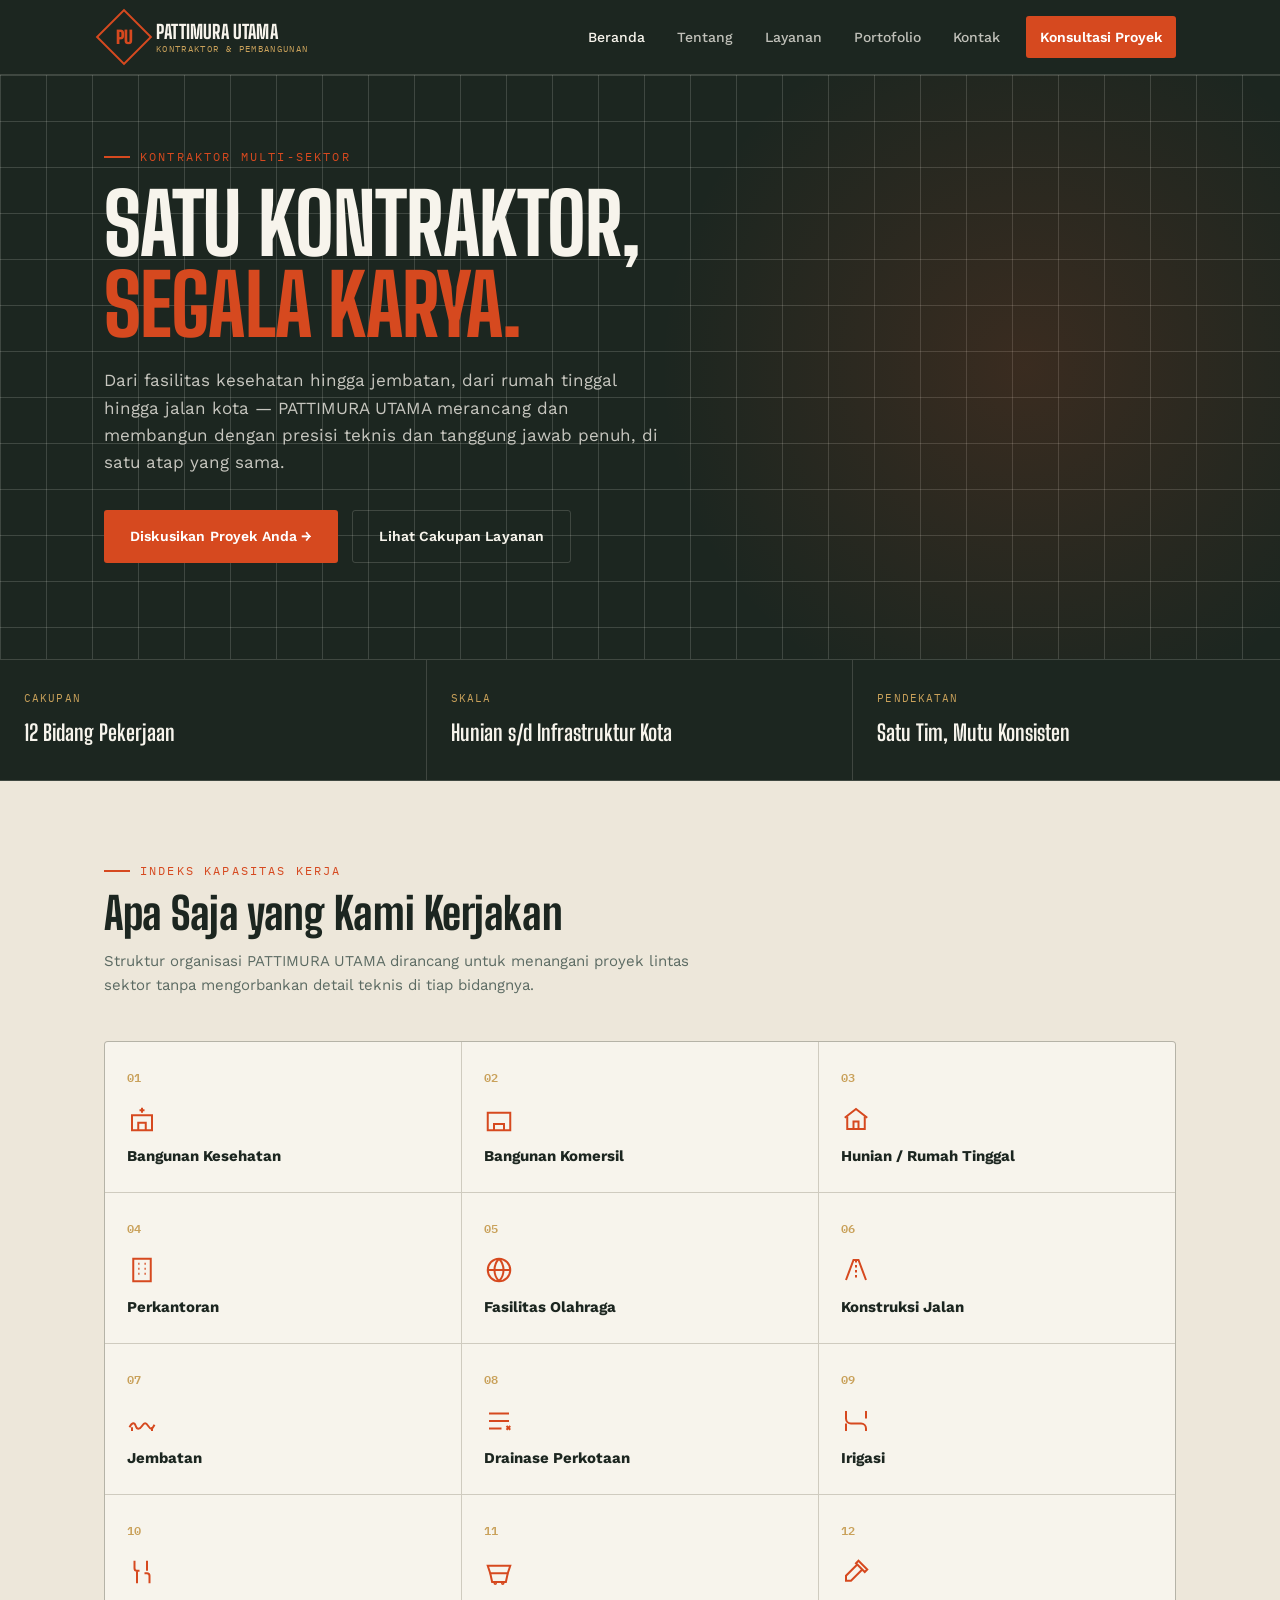
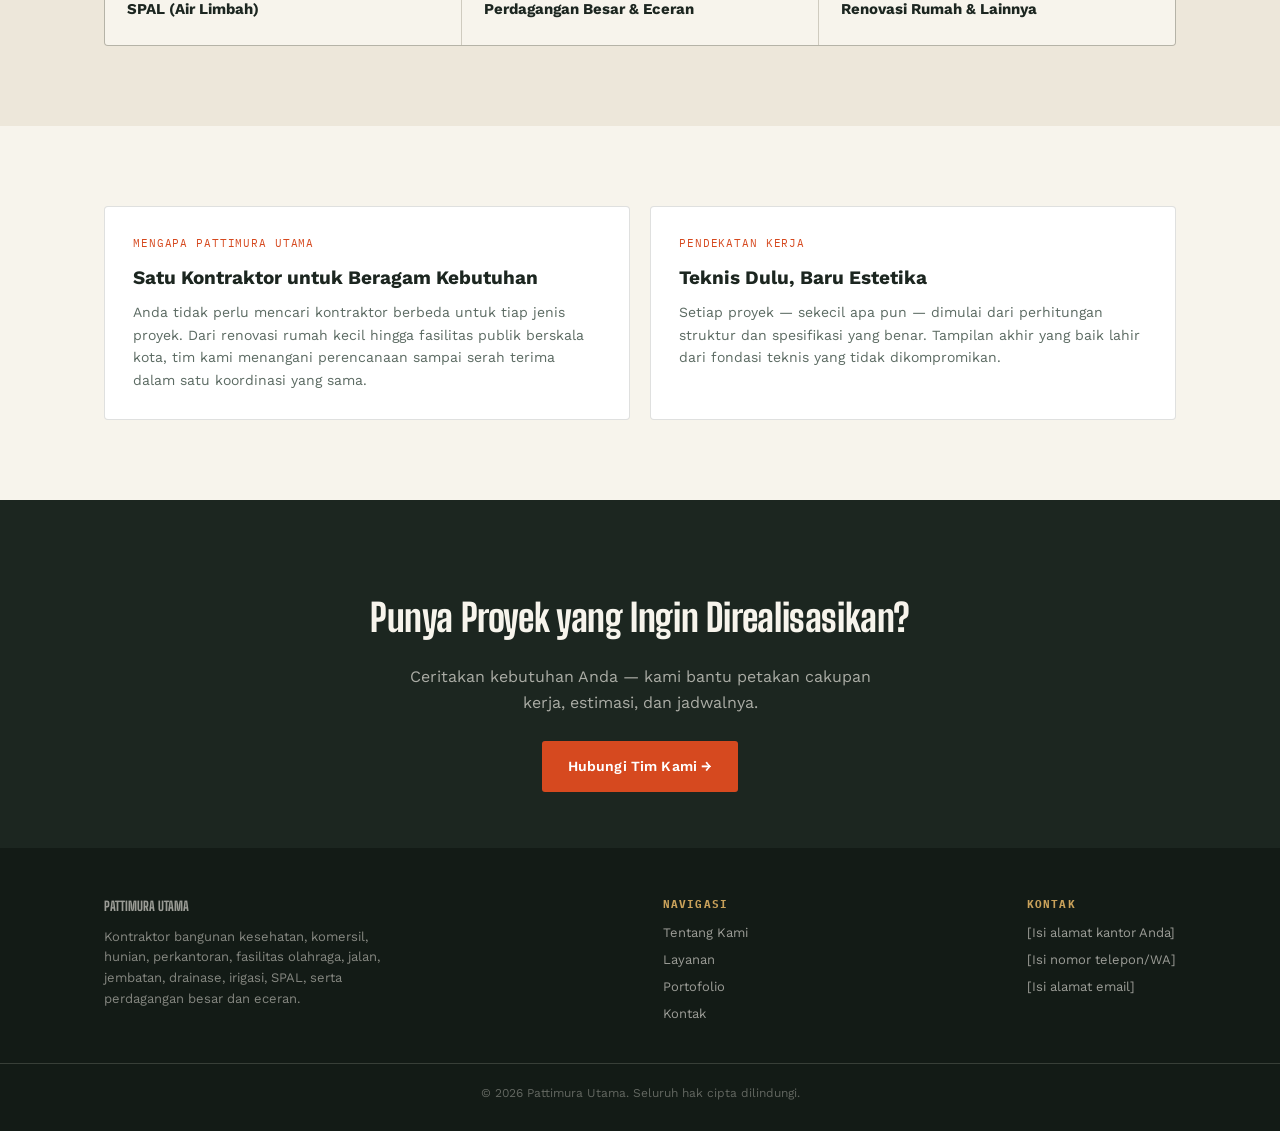
==== index.html @ 1fbd2d60 "Add files via upload" ====
<!DOCTYPE html>
<html lang="id">
<head>
<meta charset="UTF-8" />
<meta name="viewport" content="width=device-width, initial-scale=1.0" />
<title>Pattimura Utama — Satu Kontraktor, Segala Karya</title>
<meta name="description" content="PATTIMURA UTAMA — kontraktor bangunan kesehatan, komersil, hunian, perkantoran, fasilitas olahraga, jalan, jembatan, drainase, irigasi, SPAL, hingga renovasi rumah." />
<link rel="stylesheet" href="style.css" />
</head>
<body>

<header class="site">
  <div class="nav-bar">
    <a class="brand" href="index.html">
      <div class="brand-mark"><span>PU</span></div>
      <div class="brand-name">PATTIMURA UTAMA<small>KONTRAKTOR &amp; PEMBANGUNAN</small></div>
    </a>
    <nav class="links">
      <a href="index.html" class="active">Beranda</a>
      <a href="tentang.html">Tentang</a>
      <a href="layanan.html">Layanan</a>
      <a href="portofolio.html">Portofolio</a>
      <a href="kontak.html">Kontak</a>
      <a href="kontak.html" class="cta">Konsultasi Proyek</a>
    </nav>
    <button class="nav-toggle" aria-label="Menu">☰</button>
  </div>
</header>

<section class="hero">
  <div class="wrap">
    <div class="eyebrow">Kontraktor Multi-Sektor</div>
    <h1 class="display">SATU KONTRAKTOR,<br/><em>SEGALA KARYA.</em></h1>
    <p class="lead">Dari fasilitas kesehatan hingga jembatan, dari rumah tinggal hingga jalan kota — PATTIMURA UTAMA merancang dan membangun dengan presisi teknis dan tanggung jawab penuh, di satu atap yang sama.</p>
    <div class="btn-row">
      <a href="kontak.html" class="btn btn-primary">Diskusikan Proyek Anda →</a>
      <a href="layanan.html" class="btn btn-ghost">Lihat Cakupan Layanan</a>
    </div>
  </div>
</section>

<div class="on-iron">
  <div class="strip">
    <div><div class="label">Cakupan</div><div class="value">12 Bidang Pekerjaan</div></div>
    <div><div class="label">Skala</div><div class="value">Hunian s/d Infrastruktur Kota</div></div>
    <div><div class="label">Pendekatan</div><div class="value">Satu Tim, Mutu Konsisten</div></div>
  </div>
</div>

<section class="on-concrete">
  <div class="wrap">
    <div class="section-head">
      <div class="eyebrow">Indeks Kapasitas Kerja</div>
      <h2 class="display">Apa Saja yang Kami Kerjakan</h2>
      <p>Struktur organisasi PATTIMURA UTAMA dirancang untuk menangani proyek lintas sektor tanpa mengorbankan detail teknis di tiap bidangnya.</p>
    </div>

    <div class="index-grid">
      <div class="index-tile">
        <span class="num">01</span>
        <svg class="icon" viewBox="0 0 24 24" fill="none" stroke="currentColor" stroke-width="1.6"><rect x="4" y="9" width="16" height="12" /><path d="M9 21v-6h6v6" /><path d="M12 3v4M10 5h4" /></svg>
        <h3>Bangunan Kesehatan</h3>
      </div>
      <div class="index-tile">
        <span class="num">02</span>
        <svg class="icon" viewBox="0 0 24 24" fill="none" stroke="currentColor" stroke-width="1.6"><rect x="3" y="7" width="18" height="14" /><path d="M8 21v-5h8v5M7 11h.01M12 11h.01M17 11h.01" /></svg>
        <h3>Bangunan Komersil</h3>
      </div>
      <div class="index-tile">
        <span class="num">03</span>
        <svg class="icon" viewBox="0 0 24 24" fill="none" stroke="currentColor" stroke-width="1.6"><path d="M3 11l9-7 9 7" /><path d="M5 10v10h14V10" /><path d="M10 20v-6h4v6" /></svg>
        <h3>Hunian / Rumah Tinggal</h3>
      </div>
      <div class="index-tile">
        <span class="num">04</span>
        <svg class="icon" viewBox="0 0 24 24" fill="none" stroke="currentColor" stroke-width="1.6"><rect x="5" y="3" width="14" height="18" /><path d="M9 7h1M14 7h1M9 11h1M14 11h1M9 15h1M14 15h1" /></svg>
        <h3>Perkantoran</h3>
      </div>
      <div class="index-tile">
        <span class="num">05</span>
        <svg class="icon" viewBox="0 0 24 24" fill="none" stroke="currentColor" stroke-width="1.6"><circle cx="12" cy="12" r="9" /><path d="M3 12h18M12 3a13 13 0 010 18M12 3a13 13 0 000 18" /></svg>
        <h3>Fasilitas Olahraga</h3>
      </div>
      <div class="index-tile">
        <span class="num">06</span>
        <svg class="icon" viewBox="0 0 24 24" fill="none" stroke="currentColor" stroke-width="1.6"><path d="M4 20L10 4h4l6 16" /><path d="M12 4v16" stroke-dasharray="2 2" /></svg>
        <h3>Konstruksi Jalan</h3>
      </div>
      <div class="index-tile">
        <span class="num">07</span>
        <svg class="icon" viewBox="0 0 24 24" fill="none" stroke="currentColor" stroke-width="1.6"><path d="M2 17c2-4 4-4 5-1s3 3 5 0 3-3 5 0 3 3 5-1" /><path d="M4 17v3M20 17v3" /></svg>
        <h3>Jembatan</h3>
      </div>
      <div class="index-tile">
        <span class="num">08</span>
        <svg class="icon" viewBox="0 0 24 24" fill="none" stroke="currentColor" stroke-width="1.6"><path d="M4 6h16M4 12h16M4 18h10" /><path d="M18 16l3 3M21 16l-3 3" /></svg>
        <h3>Drainase Perkotaan</h3>
      </div>
      <div class="index-tile">
        <span class="num">09</span>
        <svg class="icon" viewBox="0 0 24 24" fill="none" stroke="currentColor" stroke-width="1.6"><path d="M4 4v6a4 4 0 004 4h8a4 4 0 014 4v2" /><path d="M4 14v6M20 4v6" /></svg>
        <h3>Irigasi</h3>
      </div>
      <div class="index-tile">
        <span class="num">10</span>
        <svg class="icon" viewBox="0 0 24 24" fill="none" stroke="currentColor" stroke-width="1.6"><path d="M6 3v6a2 2 0 002 2h2M18 21v-6a2 2 0 00-2-2h-2M8 11v10M16 3v8" /></svg>
        <h3>SPAL (Air Limbah)</h3>
      </div>
      <div class="index-tile">
        <span class="num">11</span>
        <svg class="icon" viewBox="0 0 24 24" fill="none" stroke="currentColor" stroke-width="1.6"><path d="M3 7h18l-2 6H5L3 7z" /><path d="M5 13l1.5 7h11L19 13" /><circle cx="9" cy="21" r=".6" /><circle cx="15" cy="21" r=".6" /></svg>
        <h3>Perdagangan Besar &amp; Eceran</h3>
      </div>
      <div class="index-tile">
        <span class="num">12</span>
        <svg class="icon" viewBox="0 0 24 24" fill="none" stroke="currentColor" stroke-width="1.6"><path d="M14 3l7 7-2 2-7-7 2-2z" /><path d="M13 6L4 15v4h4l9-9" /></svg>
        <h3>Renovasi Rumah &amp; Lainnya</h3>
      </div>
    </div>
  </div>
</section>

<section>
  <div class="wrap">
    <div class="card-grid">
      <div class="card">
        <div class="tag">Mengapa Pattimura Utama</div>
        <h3>Satu Kontraktor untuk Beragam Kebutuhan</h3>
        <p>Anda tidak perlu mencari kontraktor berbeda untuk tiap jenis proyek. Dari renovasi rumah kecil hingga fasilitas publik berskala kota, tim kami menangani perencanaan sampai serah terima dalam satu koordinasi yang sama.</p>
      </div>
      <div class="card">
        <div class="tag">Pendekatan Kerja</div>
        <h3>Teknis Dulu, Baru Estetika</h3>
        <p>Setiap proyek — sekecil apa pun — dimulai dari perhitungan struktur dan spesifikasi yang benar. Tampilan akhir yang baik lahir dari fondasi teknis yang tidak dikompromikan.</p>
      </div>
    </div>
  </div>
</section>

<section class="on-iron tight">
  <div class="wrap" style="text-align:center;">
    <h2 class="display" style="font-size:clamp(26px,4vw,38px); margin-bottom:16px;">Punya Proyek yang Ingin Direalisasikan?</h2>
    <p class="steel-text" style="max-width:480px;margin:0 auto 26px;">Ceritakan kebutuhan Anda — kami bantu petakan cakupan kerja, estimasi, dan jadwalnya.</p>
    <a href="kontak.html" class="btn btn-primary">Hubungi Tim Kami →</a>
  </div>
</section>

<footer class="site">
  <div class="wrap">
    <div class="fcol" style="max-width:280px;">
      <div class="fbrand">PATTIMURA UTAMA</div>
      <p style="color:rgba(247,244,236,0.5); font-size:13px; margin-top:10px;">Kontraktor bangunan kesehatan, komersil, hunian, perkantoran, fasilitas olahraga, jalan, jembatan, drainase, irigasi, SPAL, serta perdagangan besar dan eceran.</p>
    </div>
    <div class="fcol">
      <h4>Navigasi</h4>
      <a href="tentang.html">Tentang Kami</a>
      <a href="layanan.html">Layanan</a>
      <a href="portofolio.html">Portofolio</a>
      <a href="kontak.html">Kontak</a>
    </div>
    <div class="fcol">
      <h4>Kontak</h4>
      <div>[Isi alamat kantor Anda]</div>
      <div>[Isi nomor telepon/WA]</div>
      <div>[Isi alamat email]</div>
    </div>
  </div>
  <div class="bottom">© <span id="year"></span> Pattimura Utama. Seluruh hak cipta dilindungi.</div>
</footer>

<script src="script.js"></script>
<script>document.getElementById('year').textContent = new Date().getFullYear();</script>
</body>
</html>
---- style.css ----
@import url('https://fonts.googleapis.com/css2?family=Big+Shoulders+Display:wght@600;700;800;900&family=Work+Sans:wght@400;500;600;700&family=IBM+Plex+Mono:wght@400;500;600&display=swap');

:root {
  --iron: #1C2620;
  --iron-deep: #131B16;
  --concrete: #EDE7DA;
  --concrete-line: #DCD4C2;
  --steel: #5C6B63;
  --signal: #D6491F;
  --signal-dark: #B23A17;
  --gold: #C9A15A;
  --ink: #1C2620;
  --paper: #F7F4EC;
  --line: rgba(28,38,32,0.14);
  --line-on-dark: rgba(247,244,236,0.16);
}

* { box-sizing: border-box; }
html { scroll-behavior: smooth; }
body {
  margin: 0;
  background: var(--paper);
  color: var(--ink);
  font-family: 'Work Sans', sans-serif;
  line-height: 1.6;
}
img { max-width: 100%; display: block; }
a { color: inherit; }

.display { font-family: 'Big Shoulders Display', sans-serif; font-weight: 800; letter-spacing: -0.01em; }
.mono { font-family: 'IBM Plex Mono', monospace; }

.eyebrow {
  font-family: 'IBM Plex Mono', monospace;
  font-size: 12px;
  letter-spacing: 0.18em;
  text-transform: uppercase;
  color: var(--signal);
  display: flex;
  align-items: center;
  gap: 10px;
}
.eyebrow::before { content: ''; width: 26px; height: 2px; background: var(--signal); display: inline-block; }

.wrap { max-width: 1120px; margin: 0 auto; padding: 0 24px; }

/* ---------- HEADER / NAV ---------- */
header.site {
  position: sticky; top: 0; z-index: 50;
  background: var(--iron);
  border-bottom: 1px solid var(--line-on-dark);
}
.nav-bar {
  max-width: 1120px; margin: 0 auto; padding: 0 24px;
  display: flex; align-items: center; justify-content: space-between;
  height: 74px;
}
.brand { display: flex; align-items: center; gap: 12px; text-decoration: none; }
.brand-mark {
  width: 40px; height: 40px; border: 2px solid var(--signal);
  display: flex; align-items: center; justify-content: center;
  color: var(--signal); font-family: 'Big Shoulders Display', sans-serif; font-weight: 900; font-size: 18px;
  transform: rotate(45deg);
  flex-shrink: 0;
}
.brand-mark span { transform: rotate(-45deg); }
.brand-name { color: var(--paper); font-family: 'Big Shoulders Display', sans-serif; font-weight: 800; font-size: 19px; letter-spacing: 0.01em; line-height: 1; }
.brand-name small { display: block; font-family: 'IBM Plex Mono', monospace; font-weight: 400; font-size: 9px; letter-spacing: 0.15em; color: var(--gold); margin-top: 3px; }

nav.links { display: flex; gap: 4px; align-items: center; }
nav.links a {
  text-decoration: none; color: rgba(247,244,236,0.75);
  font-size: 14px; font-weight: 500; padding: 10px 14px; border-radius: 3px;
  transition: color 0.15s, background 0.15s;
}
nav.links a:hover { color: var(--paper); background: rgba(247,244,236,0.06); }
nav.links a.active { color: var(--paper); }
nav.links a.cta {
  background: var(--signal); color: #fff; font-weight: 600; margin-left: 8px;
}
nav.links a.cta:hover { background: var(--signal-dark); }

.nav-toggle {
  display: none; background: none; border: 1px solid var(--line-on-dark); border-radius: 4px;
  width: 40px; height: 40px; color: var(--paper); font-size: 18px; cursor: pointer;
}

@media (max-width: 860px) {
  nav.links {
    display: none; position: absolute; top: 74px; left: 0; right: 0;
    background: var(--iron); flex-direction: column; align-items: stretch;
    padding: 8px 24px 20px; border-bottom: 1px solid var(--line-on-dark);
  }
  nav.links.open { display: flex; }
  nav.links a { padding: 14px 10px; border-bottom: 1px solid var(--line-on-dark); border-radius: 0; }
  nav.links a.cta { margin: 10px 0 0; text-align: center; border-bottom: none; }
  .nav-toggle { display: block; }
}

/* ---------- HERO ---------- */
.hero {
  background: var(--iron);
  color: var(--paper);
  padding: 72px 0 96px;
  position: relative;
  overflow: hidden;
  background-image:
    linear-gradient(var(--line-on-dark) 1px, transparent 1px),
    linear-gradient(90deg, var(--line-on-dark) 1px, transparent 1px);
  background-size: 46px 46px;
}
.hero::after {
  content: '';
  position: absolute; right: -10%; top: -20%; width: 60%; height: 140%;
  background: radial-gradient(circle, rgba(214,73,31,0.16), transparent 65%);
  pointer-events: none;
}
.hero .wrap { position: relative; }
.hero h1 {
  font-size: clamp(42px, 7vw, 84px);
  line-height: 0.96;
  margin: 18px 0 22px;
  max-width: 780px;
}
.hero h1 em { color: var(--signal); font-style: normal; }
.hero p.lead {
  max-width: 560px; font-size: 17px; color: rgba(247,244,236,0.78); margin-bottom: 34px;
}
.btn-row { display: flex; gap: 14px; flex-wrap: wrap; }
.btn {
  display: inline-flex; align-items: center; gap: 8px;
  padding: 14px 26px; border-radius: 3px; text-decoration: none;
  font-weight: 600; font-size: 14px; letter-spacing: 0.01em;
  transition: transform 0.15s, background 0.15s;
}
.btn:hover { transform: translateY(-1px); }
.btn-primary { background: var(--signal); color: #fff; }
.btn-primary:hover { background: var(--signal-dark); }
.btn-ghost { border: 1px solid var(--line-on-dark); color: var(--paper); }
.btn-ghost:hover { background: rgba(247,244,236,0.08); }
.btn-dark { border: 1px solid var(--line); color: var(--ink); }
.btn-dark:hover { background: rgba(28,38,32,0.06); }

/* ---------- SECTION GENERIC ---------- */
section { padding: 80px 0; }
section.tight { padding: 56px 0; }
.section-head { max-width: 620px; margin-bottom: 44px; }
.section-head h2 { font-size: clamp(28px, 4vw, 44px); margin: 10px 0 0; line-height: 1.02; }
.section-head p { color: var(--steel); font-size: 15px; margin-top: 14px; }

.on-iron { background: var(--iron); color: var(--paper); }
.on-iron .steel-text { color: rgba(247,244,236,0.65); }
.on-concrete { background: var(--concrete); }

/* ---------- CAPABILITY INDEX (signature grid) ---------- */
.index-grid {
  display: grid; grid-template-columns: repeat(3, 1fr); gap: 1px;
  background: var(--line); border: 1px solid var(--line); border-radius: 4px; overflow: hidden;
}
.index-tile {
  background: var(--paper); padding: 26px 22px; min-height: 150px;
  display: flex; flex-direction: column; justify-content: space-between;
  transition: background 0.15s;
}
.index-tile:hover { background: #fff; }
.index-tile .num { font-family: 'IBM Plex Mono', monospace; font-size: 12px; color: var(--gold); font-weight: 600; }
.index-tile .icon { width: 30px; height: 30px; margin: 14px 0 10px; color: var(--signal); }
.index-tile h3 { font-size: 15px; margin: 0; font-weight: 700; font-family: 'Work Sans', sans-serif; line-height: 1.3; }
@media (max-width: 760px) { .index-grid { grid-template-columns: repeat(2, 1fr); } }
@media (max-width: 480px) { .index-grid { grid-template-columns: 1fr; } }

/* ---------- STAT / VALUE STRIP ---------- */
.strip {
  display: grid; grid-template-columns: repeat(3, 1fr); border-top: 1px solid var(--line-on-dark); border-bottom: 1px solid var(--line-on-dark);
}
.strip > div { padding: 30px 24px; border-right: 1px solid var(--line-on-dark); }
.strip > div:last-child { border-right: none; }
.strip .label { font-family: 'IBM Plex Mono', monospace; font-size: 11px; letter-spacing: 0.1em; color: var(--gold); text-transform: uppercase; }
.strip .value { font-family: 'Big Shoulders Display', sans-serif; font-size: 22px; font-weight: 700; margin-top: 8px; color: var(--paper); }
@media (max-width: 700px) { .strip { grid-template-columns: 1fr; } .strip > div { border-right: none; border-bottom: 1px solid var(--line-on-dark); } }

/* ---------- CARDS ---------- */
.card-grid { display: grid; grid-template-columns: repeat(2, 1fr); gap: 20px; }
.card {
  background: #fff; border: 1px solid var(--line); border-radius: 4px; padding: 28px;
}
.card .tag { font-family: 'IBM Plex Mono', monospace; font-size: 11px; color: var(--signal); text-transform: uppercase; letter-spacing: 0.08em; }
.card h3 { margin: 10px 0 8px; font-size: 19px; }
.card p { color: var(--steel); font-size: 14px; margin: 0; }
@media (max-width: 700px) { .card-grid { grid-template-columns: 1fr; } }

/* ---------- PORTFOLIO TILES ---------- */
.port-grid { display: grid; grid-template-columns: repeat(3, 1fr); gap: 18px; }
.port-tile {
  border: 1px solid var(--line); border-radius: 4px; overflow: hidden; background: #fff;
}
.port-media {
  aspect-ratio: 4/3; background:
    repeating-linear-gradient(135deg, var(--concrete-line), var(--concrete-line) 10px, var(--concrete) 10px, var(--concrete) 20px);
  display: flex; align-items: center; justify-content: center; position: relative;
}
.port-media .ph-label {
  font-family: 'IBM Plex Mono', monospace; font-size: 11px; color: var(--steel);
  background: rgba(247,244,236,0.9); padding: 5px 10px; border-radius: 3px; border: 1px dashed var(--line);
}
.port-body { padding: 18px 20px; }
.port-body .tag { font-family: 'IBM Plex Mono', monospace; font-size: 10.5px; color: var(--signal); letter-spacing: 0.06em; text-transform: uppercase; }
.port-body h3 { margin: 8px 0 0; font-size: 16px; }
@media (max-width: 860px) { .port-grid { grid-template-columns: repeat(2, 1fr); } }
@media (max-width: 560px) { .port-grid { grid-template-columns: 1fr; } }

.callout-edit {
  margin-top: 28px; padding: 16px 18px; border: 1px dashed var(--gold); border-radius: 4px;
  background: rgba(201,161,90,0.08); font-size: 13px; color: var(--steel); display: flex; gap: 10px;
}

/* ---------- CONTACT ---------- */
.contact-grid { display: grid; grid-template-columns: 1fr 1fr; gap: 40px; align-items: start; }
.contact-info .item { padding: 18px 0; border-bottom: 1px solid var(--line); }
.contact-info .item .lbl { font-family: 'IBM Plex Mono', monospace; font-size: 11px; letter-spacing: 0.08em; text-transform: uppercase; color: var(--signal); }
.contact-info .item .val { font-size: 16px; margin-top: 6px; font-weight: 500; }
form.contact-form { display: flex; flex-direction: column; gap: 14px; }
form.contact-form label { font-family: 'IBM Plex Mono', monospace; font-size: 11px; letter-spacing: 0.06em; text-transform: uppercase; color: var(--steel); margin-bottom: 6px; display: block; }
form.contact-form input, form.contact-form textarea {
  width: 100%; padding: 12px 14px; border: 1px solid var(--line); border-radius: 3px;
  font-family: 'Work Sans', sans-serif; font-size: 14px; background: #fff; color: var(--ink);
}
form.contact-form textarea { resize: vertical; min-height: 110px; }
@media (max-width: 760px) { .contact-grid { grid-template-columns: 1fr; } }

/* ---------- FOOTER ---------- */
footer.site {
  background: var(--iron-deep); color: rgba(247,244,236,0.6); padding: 48px 0 28px; font-size: 13px;
}
footer.site .wrap { display: flex; justify-content: space-between; flex-wrap: wrap; gap: 24px; }
footer.site .fbrand { color: var(--paper); font-family: 'Big Shoulders Display', sans-serif; font-weight: 800; font-size: 20px; }
footer.site .fcol h4 { font-family: 'IBM Plex Mono', monospace; font-size: 11px; letter-spacing: 0.1em; text-transform: uppercase; color: var(--gold); margin: 0 0 10px; }
footer.site .fcol a, footer.site .fcol div { display: block; color: rgba(247,244,236,0.6); text-decoration: none; margin-bottom: 6px; font-size: 13px; }
footer.site .fcol a:hover { color: var(--paper); }
footer.site .bottom { margin-top: 32px; padding-top: 20px; border-top: 1px solid var(--line-on-dark); text-align: center; font-size: 12px; color: rgba(247,244,236,0.35); }
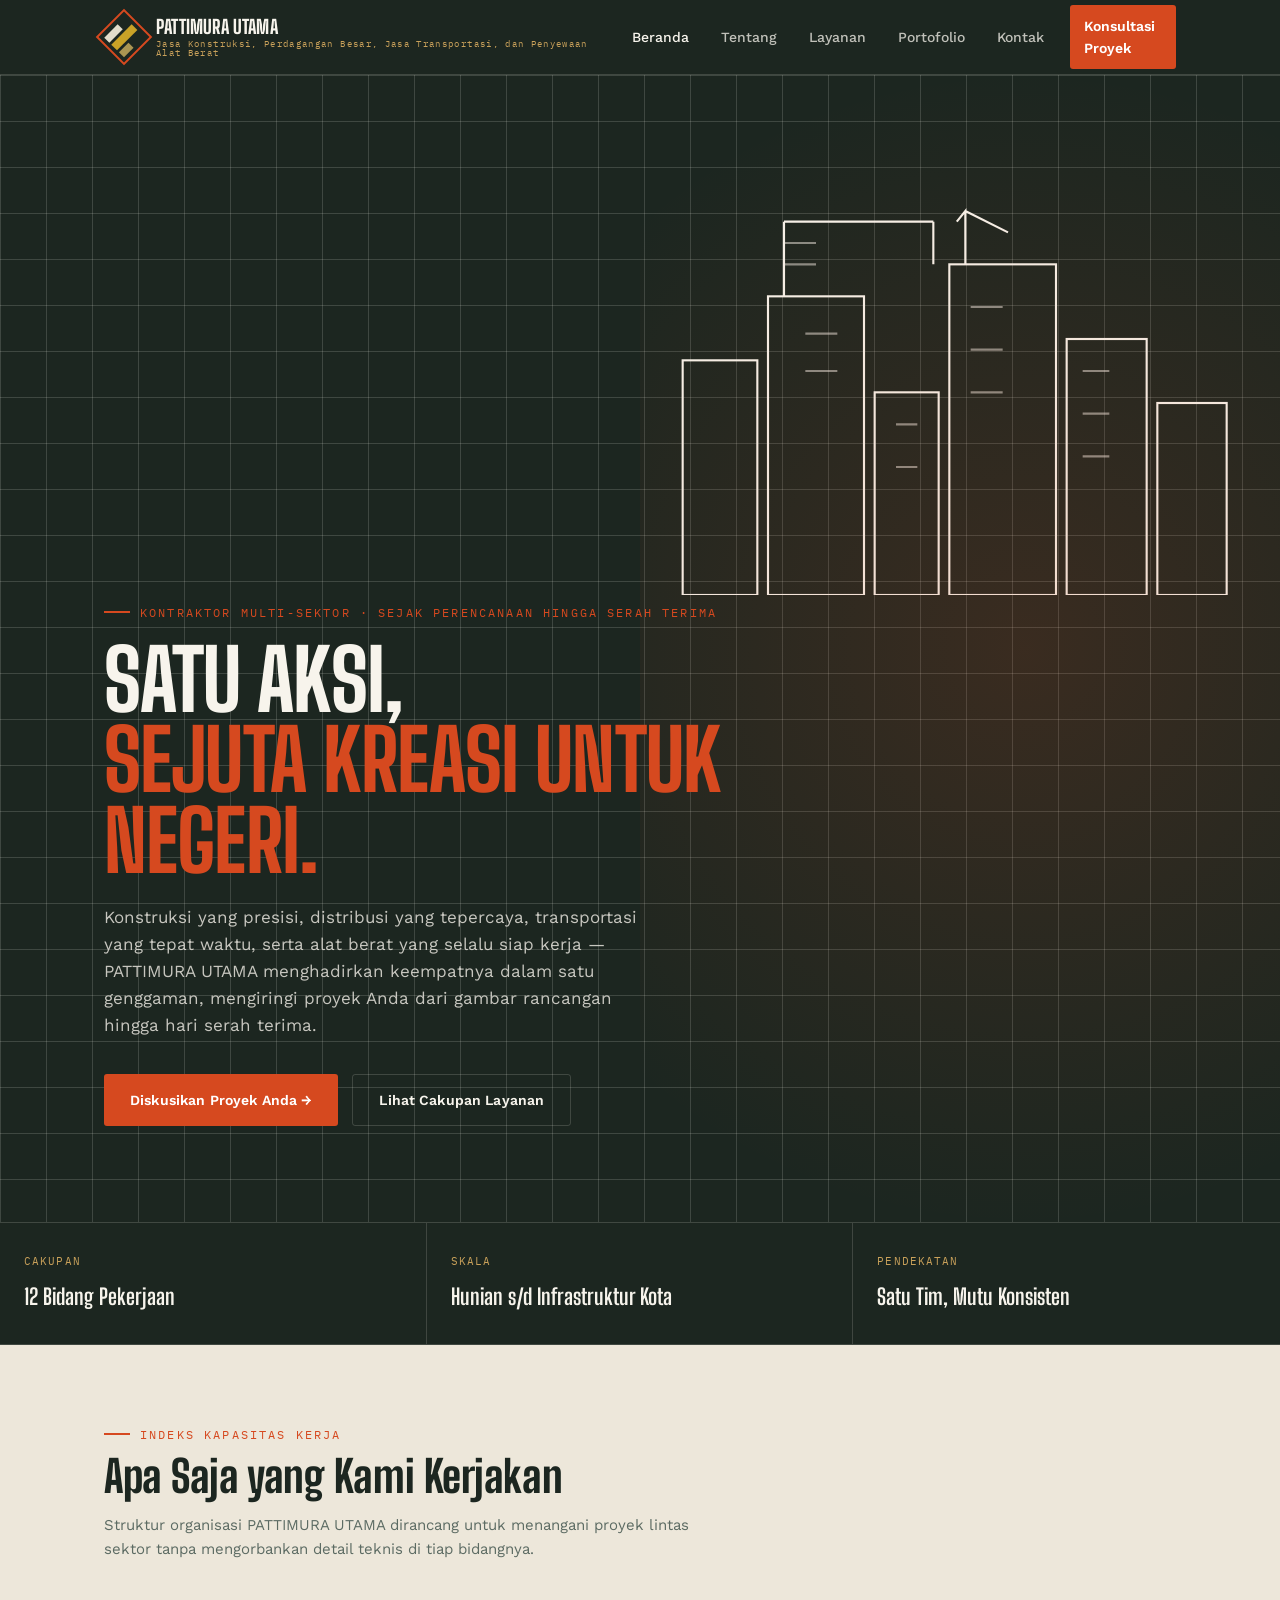
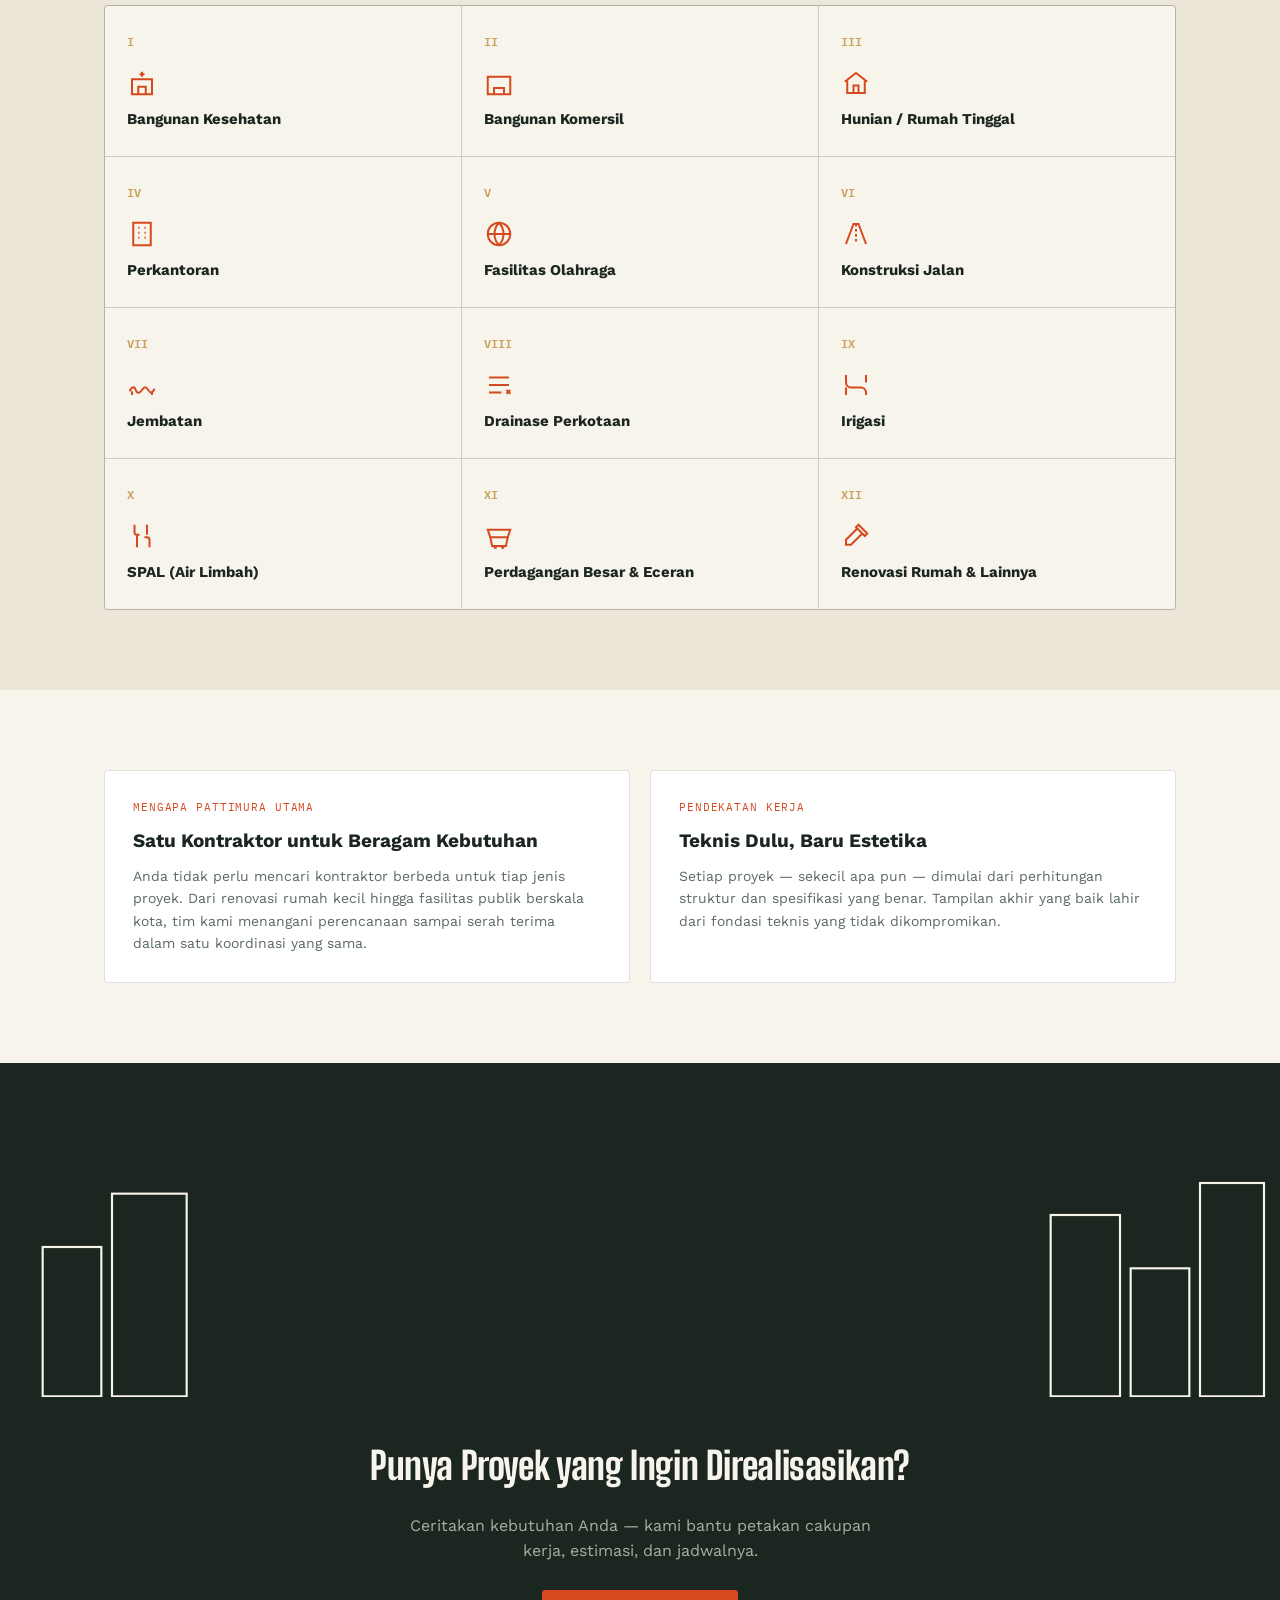
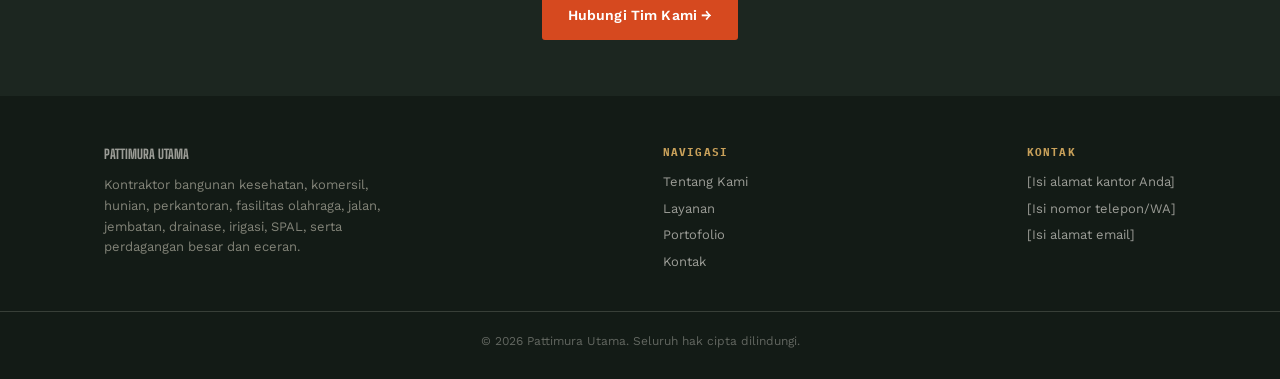
==== commit 1307a5e0: "Add files via upload" ====
--- a/index.html
+++ b/index.html
@@ -3,7 +3,7 @@
 <head>
 <meta charset="UTF-8" />
 <meta name="viewport" content="width=device-width, initial-scale=1.0" />
-<title>Pattimura Utama — Satu Kontraktor, Segala Karya</title>
+<title>Pattimura Utama — Satu Aksi, Sejuta Kreasi Untuk Negeri</title>
 <meta name="description" content="PATTIMURA UTAMA — kontraktor bangunan kesehatan, komersil, hunian, perkantoran, fasilitas olahraga, jalan, jembatan, drainase, irigasi, SPAL, hingga renovasi rumah." />
 <link rel="stylesheet" href="style.css" />
 </head>
@@ -12,8 +12,12 @@
 <header class="site">
   <div class="nav-bar">
     <a class="brand" href="index.html">
-      <div class="brand-mark"><span>PU</span></div>
-      <div class="brand-name">PATTIMURA UTAMA<small>KONTRAKTOR &amp; PEMBANGUNAN</small></div>
+      <div class="brand-mark"><svg viewBox="0 0 40 40" aria-hidden="true">
+        <rect x="16" y="4" width="9" height="32" fill="#C9A227" />
+        <rect x="5" y="15" width="8" height="21" fill="#F2ECD9" opacity="0.92" />
+        <rect x="28" y="21" width="8" height="15" fill="#E7C567" opacity="0.7" />
+      </svg></div>
+      <div class="brand-name">PATTIMURA <span class="u">UTAMA</span><small>Jasa Konstruksi, Perdagangan Besar, Jasa Transportasi, dan Penyewaan Alat Berat</small></div>
     </a>
     <nav class="links">
       <a href="index.html" class="active">Beranda</a>
@@ -28,10 +32,23 @@
 </header>
 
 <section class="hero">
+  <svg class="hero-skyline" viewBox="0 0 1200 420" preserveAspectRatio="xMaxYMax slice" aria-hidden="true">
+    <g fill="none" stroke="currentColor" stroke-width="2">
+      <rect x="640" y="200" width="70" height="220" />
+      <rect x="720" y="140" width="90" height="280" />
+      <rect x="820" y="230" width="60" height="190" />
+      <rect x="890" y="110" width="100" height="310" />
+      <rect x="1000" y="180" width="75" height="240" />
+      <rect x="1085" y="240" width="65" height="180" />
+      <path d="M735 140v-70M735 70h140M875 70v40" />
+      <path d="M905 110V60l-8 10M905 60l40 20" />
+      <path d="M735 90h30M735 110h30M755 175h30M755 210h30M840 260h20M840 300h20M910 150h30M910 190h30M910 230h30M1015 210h25M1015 250h25M1015 290h25" opacity="0.5" />
+    </g>
+  </svg>
   <div class="wrap">
-    <div class="eyebrow">Kontraktor Multi-Sektor</div>
-    <h1 class="display">SATU KONTRAKTOR,<br/><em>SEGALA KARYA.</em></h1>
-    <p class="lead">Dari fasilitas kesehatan hingga jembatan, dari rumah tinggal hingga jalan kota — PATTIMURA UTAMA merancang dan membangun dengan presisi teknis dan tanggung jawab penuh, di satu atap yang sama.</p>
+    <div class="eyebrow">Kontraktor Multi-Sektor · Sejak Perencanaan Hingga Serah Terima</div>
+    <h1 class="display">SATU AKSI,<br/><em>SEJUTA KREASI UNTUK NEGERI.</em></h1>
+    <p class="lead">Konstruksi yang presisi, distribusi yang tepercaya, transportasi yang tepat waktu, serta alat berat yang selalu siap kerja — PATTIMURA UTAMA menghadirkan keempatnya dalam satu genggaman, mengiringi proyek Anda dari gambar rancangan hingga hari serah terima.</p>
     <div class="btn-row">
       <a href="kontak.html" class="btn btn-primary">Diskusikan Proyek Anda →</a>
       <a href="layanan.html" class="btn btn-ghost">Lihat Cakupan Layanan</a>
@@ -57,62 +74,62 @@
 
     <div class="index-grid">
       <div class="index-tile">
-        <span class="num">01</span>
+        <span class="num">I</span>
         <svg class="icon" viewBox="0 0 24 24" fill="none" stroke="currentColor" stroke-width="1.6"><rect x="4" y="9" width="16" height="12" /><path d="M9 21v-6h6v6" /><path d="M12 3v4M10 5h4" /></svg>
         <h3>Bangunan Kesehatan</h3>
       </div>
       <div class="index-tile">
-        <span class="num">02</span>
+        <span class="num">II</span>
         <svg class="icon" viewBox="0 0 24 24" fill="none" stroke="currentColor" stroke-width="1.6"><rect x="3" y="7" width="18" height="14" /><path d="M8 21v-5h8v5M7 11h.01M12 11h.01M17 11h.01" /></svg>
         <h3>Bangunan Komersil</h3>
       </div>
       <div class="index-tile">
-        <span class="num">03</span>
+        <span class="num">III</span>
         <svg class="icon" viewBox="0 0 24 24" fill="none" stroke="currentColor" stroke-width="1.6"><path d="M3 11l9-7 9 7" /><path d="M5 10v10h14V10" /><path d="M10 20v-6h4v6" /></svg>
         <h3>Hunian / Rumah Tinggal</h3>
       </div>
       <div class="index-tile">
-        <span class="num">04</span>
+        <span class="num">IV</span>
         <svg class="icon" viewBox="0 0 24 24" fill="none" stroke="currentColor" stroke-width="1.6"><rect x="5" y="3" width="14" height="18" /><path d="M9 7h1M14 7h1M9 11h1M14 11h1M9 15h1M14 15h1" /></svg>
         <h3>Perkantoran</h3>
       </div>
       <div class="index-tile">
-        <span class="num">05</span>
+        <span class="num">V</span>
         <svg class="icon" viewBox="0 0 24 24" fill="none" stroke="currentColor" stroke-width="1.6"><circle cx="12" cy="12" r="9" /><path d="M3 12h18M12 3a13 13 0 010 18M12 3a13 13 0 000 18" /></svg>
         <h3>Fasilitas Olahraga</h3>
       </div>
       <div class="index-tile">
-        <span class="num">06</span>
+        <span class="num">VI</span>
         <svg class="icon" viewBox="0 0 24 24" fill="none" stroke="currentColor" stroke-width="1.6"><path d="M4 20L10 4h4l6 16" /><path d="M12 4v16" stroke-dasharray="2 2" /></svg>
         <h3>Konstruksi Jalan</h3>
       </div>
       <div class="index-tile">
-        <span class="num">07</span>
+        <span class="num">VII</span>
         <svg class="icon" viewBox="0 0 24 24" fill="none" stroke="currentColor" stroke-width="1.6"><path d="M2 17c2-4 4-4 5-1s3 3 5 0 3-3 5 0 3 3 5-1" /><path d="M4 17v3M20 17v3" /></svg>
         <h3>Jembatan</h3>
       </div>
       <div class="index-tile">
-        <span class="num">08</span>
+        <span class="num">VIII</span>
         <svg class="icon" viewBox="0 0 24 24" fill="none" stroke="currentColor" stroke-width="1.6"><path d="M4 6h16M4 12h16M4 18h10" /><path d="M18 16l3 3M21 16l-3 3" /></svg>
         <h3>Drainase Perkotaan</h3>
       </div>
       <div class="index-tile">
-        <span class="num">09</span>
+        <span class="num">IX</span>
         <svg class="icon" viewBox="0 0 24 24" fill="none" stroke="currentColor" stroke-width="1.6"><path d="M4 4v6a4 4 0 004 4h8a4 4 0 014 4v2" /><path d="M4 14v6M20 4v6" /></svg>
         <h3>Irigasi</h3>
       </div>
       <div class="index-tile">
-        <span class="num">10</span>
+        <span class="num">X</span>
         <svg class="icon" viewBox="0 0 24 24" fill="none" stroke="currentColor" stroke-width="1.6"><path d="M6 3v6a2 2 0 002 2h2M18 21v-6a2 2 0 00-2-2h-2M8 11v10M16 3v8" /></svg>
         <h3>SPAL (Air Limbah)</h3>
       </div>
       <div class="index-tile">
-        <span class="num">11</span>
+        <span class="num">XI</span>
         <svg class="icon" viewBox="0 0 24 24" fill="none" stroke="currentColor" stroke-width="1.6"><path d="M3 7h18l-2 6H5L3 7z" /><path d="M5 13l1.5 7h11L19 13" /><circle cx="9" cy="21" r=".6" /><circle cx="15" cy="21" r=".6" /></svg>
         <h3>Perdagangan Besar &amp; Eceran</h3>
       </div>
       <div class="index-tile">
-        <span class="num">12</span>
+        <span class="num">XII</span>
         <svg class="icon" viewBox="0 0 24 24" fill="none" stroke="currentColor" stroke-width="1.6"><path d="M14 3l7 7-2 2-7-7 2-2z" /><path d="M13 6L4 15v4h4l9-9" /></svg>
         <h3>Renovasi Rumah &amp; Lainnya</h3>
       </div>
@@ -137,8 +154,15 @@
   </div>
 </section>
 
-<section class="on-iron tight">
-  <div class="wrap" style="text-align:center;">
+<section class="on-iron tight cta-panel">
+  <svg class="cta-skyline" viewBox="0 0 1200 260" preserveAspectRatio="xMidYMax slice" aria-hidden="true">
+    <g fill="none" stroke="currentColor" stroke-width="2">
+      <rect x="40" y="120" width="55" height="140" /><rect x="105" y="70" width="70" height="190" />
+      <rect x="985" y="90" width="65" height="170" /><rect x="1060" y="140" width="55" height="120" />
+      <rect x="1125" y="60" width="60" height="200" />
+    </g>
+  </svg>
+  <div class="wrap" style="text-align:center; position:relative;">
     <h2 class="display" style="font-size:clamp(26px,4vw,38px); margin-bottom:16px;">Punya Proyek yang Ingin Direalisasikan?</h2>
     <p class="steel-text" style="max-width:480px;margin:0 auto 26px;">Ceritakan kebutuhan Anda — kami bantu petakan cakupan kerja, estimasi, dan jadwalnya.</p>
     <a href="kontak.html" class="btn btn-primary">Hubungi Tim Kami →</a>
@@ -148,8 +172,8 @@
 <footer class="site">
   <div class="wrap">
     <div class="fcol" style="max-width:280px;">
-      <div class="fbrand">PATTIMURA UTAMA</div>
-      <p style="color:rgba(247,244,236,0.5); font-size:13px; margin-top:10px;">Kontraktor bangunan kesehatan, komersil, hunian, perkantoran, fasilitas olahraga, jalan, jembatan, drainase, irigasi, SPAL, serta perdagangan besar dan eceran.</p>
+      <div class="fbrand">PATTIMURA <span class="u">UTAMA</span></div>
+      <p style="color:rgba(242,236,217,0.5); font-size:13px; margin-top:10px;">Kontraktor bangunan kesehatan, komersil, hunian, perkantoran, fasilitas olahraga, jalan, jembatan, drainase, irigasi, SPAL, serta perdagangan besar dan eceran.</p>
     </div>
     <div class="fcol">
       <h4>Navigasi</h4>
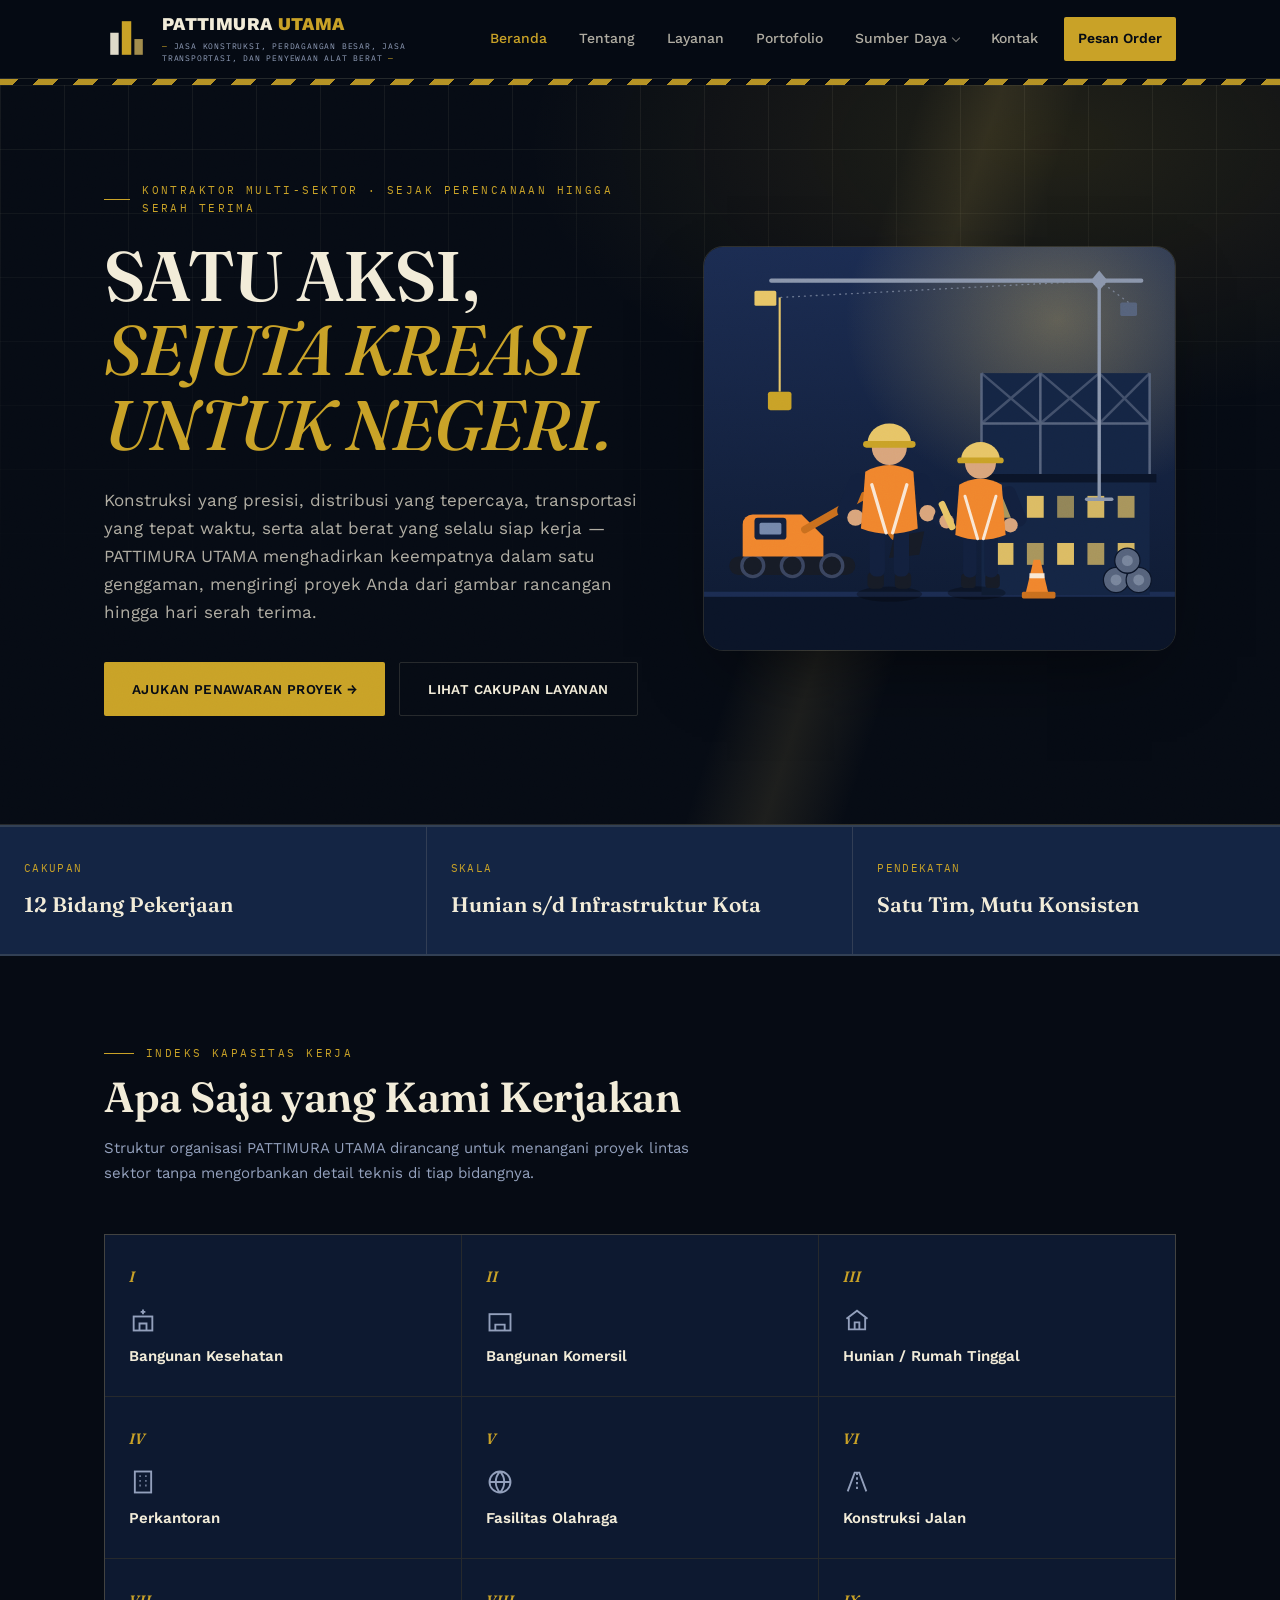
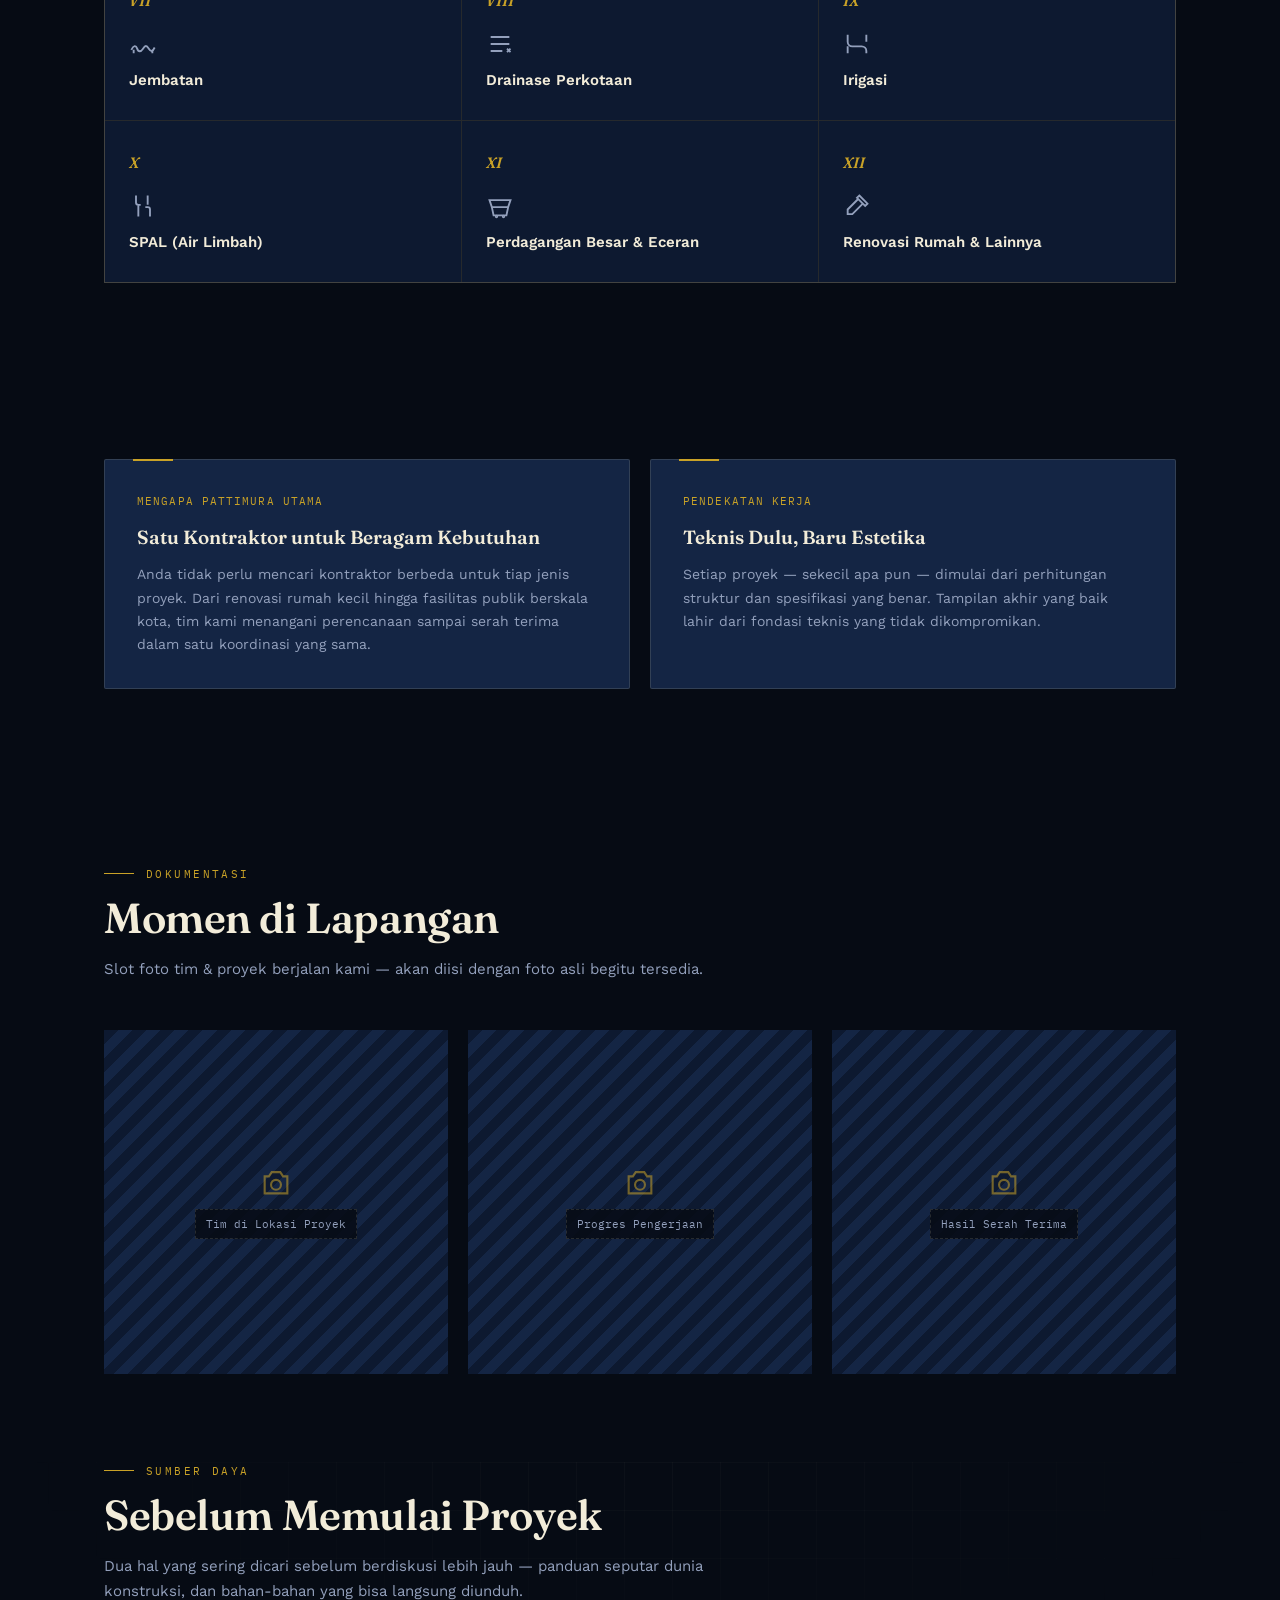
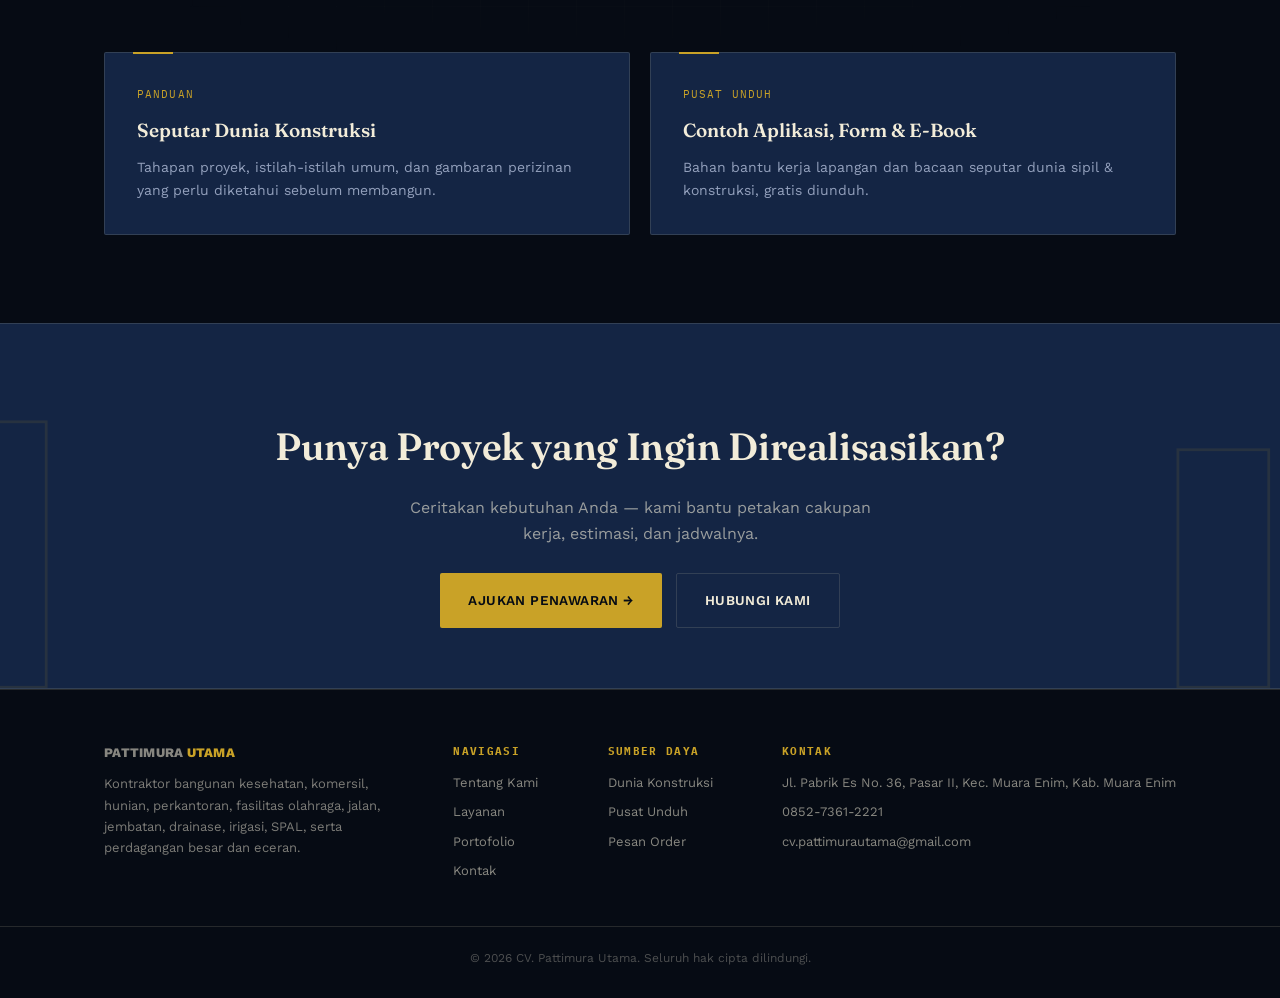
==== commit ab566c2a: "Add files via upload" ====
--- a/index.html
+++ b/index.html
@@ -24,34 +24,150 @@
       <a href="tentang.html">Tentang</a>
       <a href="layanan.html">Layanan</a>
       <a href="portofolio.html">Portofolio</a>
+      <div class="nav-dropdown">
+        <a href="dunia-konstruksi.html" class="drop-trigger">Sumber Daya<span class="caret"></span></a>
+        <div class="drop-menu">
+          <a href="dunia-konstruksi.html">Dunia Konstruksi</a>
+          <a href="unduh.html">Pusat Unduh</a>
+        </div>
+      </div>
       <a href="kontak.html">Kontak</a>
-      <a href="kontak.html" class="cta">Konsultasi Proyek</a>
+      <a href="pesan-order.html" class="cta">Pesan Order</a>
     </nav>
     <button class="nav-toggle" aria-label="Menu">☰</button>
   </div>
 </header>
-
-<section class="hero">
-  <svg class="hero-skyline" viewBox="0 0 1200 420" preserveAspectRatio="xMaxYMax slice" aria-hidden="true">
-    <g fill="none" stroke="currentColor" stroke-width="2">
-      <rect x="640" y="200" width="70" height="220" />
-      <rect x="720" y="140" width="90" height="280" />
-      <rect x="820" y="230" width="60" height="190" />
-      <rect x="890" y="110" width="100" height="310" />
-      <rect x="1000" y="180" width="75" height="240" />
-      <rect x="1085" y="240" width="65" height="180" />
-      <path d="M735 140v-70M735 70h140M875 70v40" />
-      <path d="M905 110V60l-8 10M905 60l40 20" />
-      <path d="M735 90h30M735 110h30M755 175h30M755 210h30M840 260h20M840 300h20M910 150h30M910 190h30M910 230h30M1015 210h25M1015 250h25M1015 290h25" opacity="0.5" />
-    </g>
-  </svg>
-  <div class="wrap">
-    <div class="eyebrow">Kontraktor Multi-Sektor · Sejak Perencanaan Hingga Serah Terima</div>
-    <h1 class="display">SATU AKSI,<br/><em>SEJUTA KREASI UNTUK NEGERI.</em></h1>
-    <p class="lead">Konstruksi yang presisi, distribusi yang tepercaya, transportasi yang tepat waktu, serta alat berat yang selalu siap kerja — PATTIMURA UTAMA menghadirkan keempatnya dalam satu genggaman, mengiringi proyek Anda dari gambar rancangan hingga hari serah terima.</p>
-    <div class="btn-row">
-      <a href="kontak.html" class="btn btn-primary">Diskusikan Proyek Anda →</a>
-      <a href="layanan.html" class="btn btn-ghost">Lihat Cakupan Layanan</a>
+<div class="hazard-bar" aria-hidden="true"></div>
+
+<section class="hero grit">
+  <div class="site-scene" aria-hidden="true">
+    <div class="sc-beam"></div>
+  </div>
+  <div class="wrap">
+    <div class="hero-grid">
+      <div class="hero-copy">
+        <div class="eyebrow">Kontraktor Multi-Sektor · Sejak Perencanaan Hingga Serah Terima</div>
+        <h1 class="display">SATU AKSI,<br/><em>SEJUTA KREASI UNTUK NEGERI.</em></h1>
+        <p class="lead">Konstruksi yang presisi, distribusi yang tepercaya, transportasi yang tepat waktu, serta alat berat yang selalu siap kerja — PATTIMURA UTAMA menghadirkan keempatnya dalam satu genggaman, mengiringi proyek Anda dari gambar rancangan hingga hari serah terima.</p>
+        <div class="btn-row">
+          <a href="pesan-order.html" class="btn btn-primary">Ajukan Penawaran Proyek →</a>
+          <a href="layanan.html" class="btn btn-ghost">Lihat Cakupan Layanan</a>
+        </div>
+      </div>
+      <div class="hero-illustration" aria-hidden="true">
+        <svg viewBox="0 0 560 480" xmlns="http://www.w3.org/2000/svg">
+          <defs>
+            <linearGradient id="heroSky" x1="0" y1="0" x2="0" y2="1">
+              <stop offset="0%" stop-color="#1B2C52"/>
+              <stop offset="100%" stop-color="#0D1930"/>
+            </linearGradient>
+            <radialGradient id="heroGlow" cx="75%" cy="18%" r="45%">
+              <stop offset="0%" stop-color="#E7C567" stop-opacity="0.35"/>
+              <stop offset="100%" stop-color="#E7C567" stop-opacity="0"/>
+            </radialGradient>
+            <g id="heroWorker">
+              <rect x="8" y="176" width="15" height="15" rx="4" fill="#161B26"/>
+              <rect x="33" y="176" width="15" height="15" rx="4" fill="#161B26"/>
+              <rect x="10" y="128" width="14" height="52" rx="6" fill="#12203E"/>
+              <rect x="32" y="128" width="14" height="52" rx="6" fill="#12203E"/>
+              <rect x="-6" y="86" width="15" height="44" rx="7.5" fill="#12203E" transform="rotate(22 1.5 86)"/>
+              <rect x="47" y="86" width="15" height="44" rx="7.5" fill="#12203E" transform="rotate(-24 54.5 86)"/>
+              <circle cx="-3" cy="126" r="7.5" fill="#D9A57C"/>
+              <circle cx="63" cy="122" r="7.5" fill="#D9A57C"/>
+              <path d="M6 84 Q28 72 50 84 L54 136 Q28 146 2 136 Z" fill="#F0862D"/>
+              <path d="M12 96 L25 140 M44 96 L31 140" stroke="#FBF9F3" stroke-width="3" opacity="0.85" stroke-linecap="round"/>
+              <circle cx="28" cy="62" r="16" fill="#D9A57C"/>
+              <path d="M8 58 a20 18 0 0140 0z" fill="#E7C567"/>
+              <rect x="4" y="56" width="48" height="6" rx="3" fill="#C9A227"/>
+            </g>
+          </defs>
+
+          <rect width="560" height="480" fill="url(#heroSky)"/>
+          <rect width="560" height="480" fill="url(#heroGlow)"/>
+
+          <rect x="0" y="414" width="560" height="66" fill="#0A1428"/>
+          <rect x="0" y="410" width="560" height="6" fill="#1B2C52"/>
+
+          <g>
+            <rect x="330" y="150" width="200" height="264" fill="#142544"/>
+            <g fill="#E7C567">
+              <rect x="348" y="352" width="20" height="26" opacity="0.95"/>
+              <rect x="384" y="352" width="20" height="26" opacity="0.7"/>
+              <rect x="420" y="352" width="20" height="26" opacity="0.95"/>
+              <rect x="456" y="352" width="20" height="26" opacity="0.7"/>
+              <rect x="492" y="352" width="20" height="26" opacity="0.9"/>
+              <rect x="348" y="296" width="20" height="26" opacity="0.7"/>
+              <rect x="384" y="296" width="20" height="26" opacity="0.95"/>
+              <rect x="420" y="296" width="20" height="26" opacity="0.6"/>
+              <rect x="456" y="296" width="20" height="26" opacity="0.9"/>
+              <rect x="492" y="296" width="20" height="26" opacity="0.7"/>
+            </g>
+            <g fill="none" stroke="#56637C" stroke-width="3">
+              <path d="M330 150V270M400 150V270M470 150V270M530 150V270"/>
+              <path d="M330 210H530"/>
+              <path d="M330 150 400 210M400 150 330 210M400 150 470 210M470 150 400 210M470 150 530 210M530 150 470 210" opacity="0.7"/>
+            </g>
+            <rect x="322" y="270" width="216" height="10" fill="#0A1428"/>
+          </g>
+
+          <g fill="none" stroke="#8B96AC" stroke-width="4" stroke-linecap="round">
+            <path d="M470 40V300"/>
+            <path d="M455 300H485"/>
+            <path d="M470 40H80" stroke-width="5"/>
+            <path d="M470 40H520" stroke-width="5"/>
+            <path d="M470 52 460 40 470 28 480 40Z" fill="#8B96AC" stroke="none"/>
+            <path d="M470 40 90 60" stroke-width="1.6" stroke-dasharray="1 6" opacity="0.7"/>
+            <path d="M470 40 505 66" stroke-width="1.6" stroke-dasharray="1 6" opacity="0.7"/>
+          </g>
+          <rect x="60" y="52" width="26" height="18" fill="#E7C567" rx="2"/>
+          <g fill="none" stroke="#E7C567" stroke-width="2.5"><path d="M90 60V172"/></g>
+          <rect x="76" y="172" width="28" height="22" rx="3" fill="#C9A227"/>
+          <rect x="495" y="66" width="20" height="16" fill="#56637C" rx="2"/>
+
+          <g fill="#56637C" stroke="#0A1428" stroke-width="1.5">
+            <circle cx="490" cy="396" r="15"/>
+            <circle cx="517" cy="396" r="15"/>
+            <circle cx="503.5" cy="373" r="15"/>
+          </g>
+          <g fill="#78859C">
+            <circle cx="490" cy="396" r="6.5"/>
+            <circle cx="517" cy="396" r="6.5"/>
+            <circle cx="503.5" cy="373" r="6.5"/>
+          </g>
+
+          <g>
+            <path d="M382 414 392 372 400 372 410 414Z" fill="#F0862D"/>
+            <rect x="378" y="410" width="40" height="8" rx="2" fill="#c96f1d"/>
+            <rect x="387" y="388" width="18" height="6" fill="#FBF9F3" opacity="0.85"/>
+          </g>
+
+          <g>
+            <rect x="30" y="368" width="150" height="22" rx="11" fill="#161B26"/>
+            <circle cx="58" cy="379" r="13" fill="none" stroke="#3A4560" stroke-width="4"/>
+            <circle cx="152" cy="379" r="13" fill="none" stroke="#3A4560" stroke-width="4"/>
+            <circle cx="105" cy="379" r="13" fill="none" stroke="#3A4560" stroke-width="4"/>
+            <path d="M46 368V330a12 12 0 0112-12h58l26 26v24z" fill="#F0862D"/>
+            <rect x="60" y="322" width="38" height="26" rx="4" fill="#12203E"/>
+            <rect x="66" y="328" width="26" height="14" rx="2" fill="#8FA3C7" opacity="0.8"/>
+            <g fill="none" stroke="#c96f1d" stroke-width="9" stroke-linecap="round">
+              <path d="M120 336 190 296"/>
+              <path d="M190 296 226 344"/>
+            </g>
+            <path d="M226 344 262 338 256 366 220 370Z" fill="#161B26"/>
+          </g>
+
+          <g transform="translate(184,158) scale(1.3)">
+            <ellipse cx="28" cy="196" rx="30" ry="7" fill="#000" opacity="0.28"/>
+            <use href="#heroWorker"/>
+          </g>
+
+          <g transform="translate(292,186) scale(1.15)">
+            <ellipse cx="28" cy="196" rx="30" ry="7" fill="#000" opacity="0.28"/>
+            <g transform="scale(-1,1) translate(-60,0)"><use href="#heroWorker"/></g>
+            <rect x="-6" y="100" width="7" height="32" rx="3" fill="#E7C567" transform="rotate(-24 -2.5 116)"/>
+          </g>
+        </svg>
+      </div>
     </div>
   </div>
 </section>
@@ -150,6 +266,52 @@
         <h3>Teknis Dulu, Baru Estetika</h3>
         <p>Setiap proyek — sekecil apa pun — dimulai dari perhitungan struktur dan spesifikasi yang benar. Tampilan akhir yang baik lahir dari fondasi teknis yang tidak dikompromikan.</p>
       </div>
+    </div>
+  </div>
+</section>
+
+<section>
+  <div class="wrap">
+    <div class="section-head">
+      <div class="eyebrow">Dokumentasi</div>
+      <h2 class="display">Momen di Lapangan</h2>
+      <p>Slot foto tim &amp; proyek berjalan kami — akan diisi dengan foto asli begitu tersedia.</p>
+    </div>
+    <div class="card-grid card-grid-3">
+      <div class="port-media ph-stack" style="aspect-ratio:1/1;">
+        <svg class="ph-icon" viewBox="0 0 24 24" fill="none" stroke="currentColor" stroke-width="1.5"><path d="M4 8h3l2-3h6l2 3h3v12H4V8z"/><circle cx="12" cy="14" r="3.5"/></svg>
+        <span class="ph-label">Tim di Lokasi Proyek</span>
+      </div>
+      <div class="port-media ph-stack" style="aspect-ratio:1/1;">
+        <svg class="ph-icon" viewBox="0 0 24 24" fill="none" stroke="currentColor" stroke-width="1.5"><path d="M4 8h3l2-3h6l2 3h3v12H4V8z"/><circle cx="12" cy="14" r="3.5"/></svg>
+        <span class="ph-label">Progres Pengerjaan</span>
+      </div>
+      <div class="port-media ph-stack" style="aspect-ratio:1/1;">
+        <svg class="ph-icon" viewBox="0 0 24 24" fill="none" stroke="currentColor" stroke-width="1.5"><path d="M4 8h3l2-3h6l2 3h3v12H4V8z"/><circle cx="12" cy="14" r="3.5"/></svg>
+        <span class="ph-label">Hasil Serah Terima</span>
+      </div>
+    </div>
+  </div>
+</section>
+
+<section class="on-concrete blueprint" style="padding-top:0;">
+  <div class="wrap">
+    <div class="section-head">
+      <div class="eyebrow">Sumber Daya</div>
+      <h2 class="display">Sebelum Memulai Proyek</h2>
+      <p>Dua hal yang sering dicari sebelum berdiskusi lebih jauh — panduan seputar dunia konstruksi, dan bahan-bahan yang bisa langsung diunduh.</p>
+    </div>
+    <div class="card-grid">
+      <a class="card" href="dunia-konstruksi.html" style="text-decoration:none;display:block;">
+        <div class="tag">Panduan</div>
+        <h3>Seputar Dunia Konstruksi</h3>
+        <p>Tahapan proyek, istilah-istilah umum, dan gambaran perizinan yang perlu diketahui sebelum membangun.</p>
+      </a>
+      <a class="card" href="unduh.html" style="text-decoration:none;display:block;">
+        <div class="tag">Pusat Unduh</div>
+        <h3>Contoh Aplikasi, Form &amp; E-Book</h3>
+        <p>Bahan bantu kerja lapangan dan bacaan seputar dunia sipil &amp; konstruksi, gratis diunduh.</p>
+      </a>
     </div>
   </div>
 </section>
@@ -165,7 +327,10 @@
   <div class="wrap" style="text-align:center; position:relative;">
     <h2 class="display" style="font-size:clamp(26px,4vw,38px); margin-bottom:16px;">Punya Proyek yang Ingin Direalisasikan?</h2>
     <p class="steel-text" style="max-width:480px;margin:0 auto 26px;">Ceritakan kebutuhan Anda — kami bantu petakan cakupan kerja, estimasi, dan jadwalnya.</p>
-    <a href="kontak.html" class="btn btn-primary">Hubungi Tim Kami →</a>
+    <div class="btn-row" style="justify-content:center;">
+      <a href="pesan-order.html" class="btn btn-primary">Ajukan Penawaran →</a>
+      <a href="kontak.html" class="btn btn-ghost">Hubungi Kami</a>
+    </div>
   </div>
 </section>
 
@@ -183,13 +348,19 @@
       <a href="kontak.html">Kontak</a>
     </div>
     <div class="fcol">
+      <h4>Sumber Daya</h4>
+      <a href="dunia-konstruksi.html">Dunia Konstruksi</a>
+      <a href="unduh.html">Pusat Unduh</a>
+      <a href="pesan-order.html">Pesan Order</a>
+    </div>
+    <div class="fcol">
       <h4>Kontak</h4>
-      <div>[Isi alamat kantor Anda]</div>
-      <div>[Isi nomor telepon/WA]</div>
-      <div>[Isi alamat email]</div>
-    </div>
-  </div>
-  <div class="bottom">© <span id="year"></span> Pattimura Utama. Seluruh hak cipta dilindungi.</div>
+      <div>Jl. Pabrik Es No. 36, Pasar II, Kec. Muara Enim, Kab. Muara Enim</div>
+      <div>0852-7361-2221</div>
+      <div>cv.pattimurautama@gmail.com</div>
+    </div>
+  </div>
+  <div class="bottom">© <span id="year"></span> CV. Pattimura Utama. Seluruh hak cipta dilindungi.</div>
 </footer>
 
 <script src="script.js"></script>
--- a/style.css
+++ b/style.css
@@ -1,240 +1,545 @@
-@import url('https://fonts.googleapis.com/css2?family=Big+Shoulders+Display:wght@600;700;800;900&family=Work+Sans:wght@400;500;600;700&family=IBM+Plex+Mono:wght@400;500;600&display=swap');
+@import url('https://fonts.googleapis.com/css2?family=Fraunces:opsz,wght@9..144,500;9..144,600;9..144,700;9..144,900&family=Work+Sans:wght@400;500;600;700&family=IBM+Plex+Mono:wght@400;500;600&display=swap');
 
 :root {
-  --iron: #1C2620;
-  --iron-deep: #131B16;
-  --concrete: #EDE7DA;
-  --concrete-line: #DCD4C2;
-  --steel: #5C6B63;
-  --signal: #D6491F;
-  --signal-dark: #B23A17;
-  --gold: #C9A15A;
-  --ink: #1C2620;
-  --paper: #F7F4EC;
-  --line: rgba(28,38,32,0.14);
-  --line-on-dark: rgba(247,244,236,0.16);
+  --navy-deep: #060B14;
+  --navy: #0D1930;
+  --navy-panel: #142544;
+  --navy-line: rgba(233,222,190,0.14);
+  --gold: #C9A227;
+  --gold-bright: #E7C567;
+  --ivory: #F2ECD9;
+  --slate: #93A0BC;
+  --ink: #0D1930;
+  --paper: #FBF9F3;
+  --line: rgba(13,25,48,0.12);
 }
 
 * { box-sizing: border-box; }
 html { scroll-behavior: smooth; }
 body {
   margin: 0;
-  background: var(--paper);
-  color: var(--ink);
+  background: var(--navy-deep);
+  color: var(--ivory);
   font-family: 'Work Sans', sans-serif;
-  line-height: 1.6;
+  line-height: 1.65;
 }
 img { max-width: 100%; display: block; }
 a { color: inherit; }
 
-.display { font-family: 'Big Shoulders Display', sans-serif; font-weight: 800; letter-spacing: -0.01em; }
+.display { font-family: 'Fraunces', serif; font-weight: 600; letter-spacing: -0.01em; }
 .mono { font-family: 'IBM Plex Mono', monospace; }
 
 .eyebrow {
   font-family: 'IBM Plex Mono', monospace;
-  font-size: 12px;
-  letter-spacing: 0.18em;
+  font-size: 11px;
+  letter-spacing: 0.22em;
   text-transform: uppercase;
-  color: var(--signal);
+  color: var(--gold);
   display: flex;
   align-items: center;
-  gap: 10px;
-}
-.eyebrow::before { content: ''; width: 26px; height: 2px; background: var(--signal); display: inline-block; }
+  gap: 12px;
+}
+.eyebrow::before { content: ''; width: 30px; height: 1px; background: var(--gold); display: inline-block; }
 
 .wrap { max-width: 1120px; margin: 0 auto; padding: 0 24px; }
 
 /* ---------- HEADER / NAV ---------- */
 header.site {
   position: sticky; top: 0; z-index: 50;
-  background: var(--iron);
-  border-bottom: 1px solid var(--line-on-dark);
+  background: rgba(6,11,20,0.92);
+  backdrop-filter: blur(10px);
+  border-bottom: 1px solid var(--navy-line);
 }
 .nav-bar {
   max-width: 1120px; margin: 0 auto; padding: 0 24px;
   display: flex; align-items: center; justify-content: space-between;
-  height: 74px;
-}
-.brand { display: flex; align-items: center; gap: 12px; text-decoration: none; }
+  height: 78px;
+}
+.brand { display: flex; align-items: center; gap: 14px; text-decoration: none; }
 .brand-mark {
-  width: 40px; height: 40px; border: 2px solid var(--signal);
-  display: flex; align-items: center; justify-content: center;
-  color: var(--signal); font-family: 'Big Shoulders Display', sans-serif; font-weight: 900; font-size: 18px;
-  transform: rotate(45deg);
-  flex-shrink: 0;
-}
-.brand-mark span { transform: rotate(-45deg); }
-.brand-name { color: var(--paper); font-family: 'Big Shoulders Display', sans-serif; font-weight: 800; font-size: 19px; letter-spacing: 0.01em; line-height: 1; }
-.brand-name small { display: block; font-family: 'IBM Plex Mono', monospace; font-weight: 400; font-size: 9px; letter-spacing: 0.15em; color: var(--gold); margin-top: 3px; }
+  width: 44px; height: 44px;
+  display: flex; align-items: flex-end; justify-content: center; gap: 3px;
+  flex-shrink: 0; padding-bottom: 2px;
+}
+.brand-mark svg { width: 100%; height: 100%; }
+.brand-name { color: var(--ivory); font-family: 'Work Sans', sans-serif; font-weight: 800; font-size: 18px; letter-spacing: 0.02em; line-height: 1.15; text-transform: uppercase; }
+.brand-name .u { color: var(--gold); }
+.brand-name small { display: block; max-width: 260px; white-space: normal; font-family: 'IBM Plex Mono', monospace; font-weight: 400; font-size: 8px; letter-spacing: 0.1em; line-height: 1.5; color: var(--slate); margin-top: 6px; text-transform: uppercase; }
+.brand-name small::before { content: '— '; color: var(--gold); }
+.brand-name small::after { content: ' —'; color: var(--gold); }
+@media (max-width: 640px) { .brand-name small { display: none; } }
 
 nav.links { display: flex; gap: 4px; align-items: center; }
 nav.links a {
-  text-decoration: none; color: rgba(247,244,236,0.75);
-  font-size: 14px; font-weight: 500; padding: 10px 14px; border-radius: 3px;
+  text-decoration: none; color: rgba(242,236,217,0.72);
+  font-size: 14px; font-weight: 500; padding: 10px 14px; border-radius: 2px;
   transition: color 0.15s, background 0.15s;
 }
-nav.links a:hover { color: var(--paper); background: rgba(247,244,236,0.06); }
-nav.links a.active { color: var(--paper); }
+nav.links a:hover { color: var(--ivory); background: rgba(242,236,217,0.05); }
+nav.links a.active { color: var(--gold); }
 nav.links a.cta {
-  background: var(--signal); color: #fff; font-weight: 600; margin-left: 8px;
-}
-nav.links a.cta:hover { background: var(--signal-dark); }
+  background: var(--gold); color: var(--navy-deep); font-weight: 600; margin-left: 8px;
+}
+nav.links a.cta:hover { background: var(--gold-bright); }
 
 .nav-toggle {
-  display: none; background: none; border: 1px solid var(--line-on-dark); border-radius: 4px;
-  width: 40px; height: 40px; color: var(--paper); font-size: 18px; cursor: pointer;
-}
-
-@media (max-width: 860px) {
+  display: none; background: none; border: 1px solid var(--navy-line); border-radius: 2px;
+  width: 40px; height: 40px; color: var(--ivory); font-size: 18px; cursor: pointer;
+}
+
+/* ---------- NAV DROPDOWN (Sumber Daya) ---------- */
+.nav-dropdown { position: relative; }
+.nav-dropdown > .drop-trigger {
+  display: inline-flex; align-items: center; gap: 6px;
+  text-decoration: none; color: rgba(242,236,217,0.72);
+  font-size: 14px; font-weight: 500; padding: 10px 14px; border-radius: 2px;
+  transition: color 0.15s, background 0.15s; cursor: pointer;
+}
+.nav-dropdown > .drop-trigger:hover { color: var(--ivory); background: rgba(242,236,217,0.05); }
+.nav-dropdown.active > .drop-trigger { color: var(--gold); }
+.nav-dropdown .caret { width: 6px; height: 6px; border-right: 1.5px solid currentColor; border-bottom: 1.5px solid currentColor; transform: rotate(45deg); margin-top: -3px; transition: transform 0.15s; opacity: 0.7; }
+.nav-dropdown:hover .caret, .nav-dropdown:focus-within .caret { transform: rotate(225deg); margin-top: 3px; }
+.nav-dropdown .drop-menu {
+  position: absolute; top: calc(100% + 6px); left: 0; min-width: 208px;
+  background: var(--navy-panel); border: 1px solid var(--navy-line);
+  box-shadow: 0 18px 40px rgba(6,11,20,0.45);
+  padding: 6px; margin: 0; list-style: none;
+  opacity: 0; visibility: hidden; transform: translateY(4px);
+  transition: opacity 0.15s, transform 0.15s, visibility 0.15s;
+  z-index: 60;
+}
+.nav-dropdown:hover .drop-menu, .nav-dropdown:focus-within .drop-menu { opacity: 1; visibility: visible; transform: translateY(0); }
+.nav-dropdown .drop-menu a {
+  display: block; padding: 11px 14px; font-size: 13.5px; border-radius: 2px;
+  text-decoration: none; color: rgba(242,236,217,0.78);
+}
+.nav-dropdown .drop-menu a:hover { background: rgba(242,236,217,0.06); color: var(--gold); }
+.nav-dropdown .drop-menu a.active { color: var(--gold); }
+
+@media (max-width: 1150px) {
   nav.links {
-    display: none; position: absolute; top: 74px; left: 0; right: 0;
-    background: var(--iron); flex-direction: column; align-items: stretch;
-    padding: 8px 24px 20px; border-bottom: 1px solid var(--line-on-dark);
+    display: none; position: absolute; top: 78px; left: 0; right: 0;
+    background: var(--navy-deep); flex-direction: column; align-items: stretch;
+    padding: 8px 24px 20px; border-bottom: 1px solid var(--navy-line);
+    max-height: calc(100vh - 78px); overflow-y: auto;
   }
   nav.links.open { display: flex; }
-  nav.links a { padding: 14px 10px; border-bottom: 1px solid var(--line-on-dark); border-radius: 0; }
+  nav.links a { padding: 14px 10px; border-bottom: 1px solid var(--navy-line); border-radius: 0; }
   nav.links a.cta { margin: 10px 0 0; text-align: center; border-bottom: none; }
   .nav-toggle { display: block; }
+  .nav-dropdown { display: contents; }
+  .nav-dropdown > .drop-trigger { padding: 14px 10px; border-bottom: 1px solid var(--navy-line); border-radius: 0; width: 100%; justify-content: space-between; }
+  .nav-dropdown .caret { display: none; }
+  .nav-dropdown .drop-menu {
+    position: static; opacity: 1; visibility: visible; transform: none;
+    background: transparent; border: none; box-shadow: none; padding: 0;
+  }
+  .nav-dropdown .drop-menu a { padding: 12px 10px 12px 24px; border-bottom: 1px solid var(--navy-line); color: rgba(242,236,217,0.6); font-size: 13px; }
 }
 
 /* ---------- HERO ---------- */
 .hero {
-  background: var(--iron);
-  color: var(--paper);
-  padding: 72px 0 96px;
+  background:
+    radial-gradient(ellipse 60% 55% at 82% 8%, rgba(201,162,39,0.14), transparent 68%),
+    var(--navy-deep);
+  color: var(--ivory);
+  padding: 96px 0 108px;
   position: relative;
   overflow: hidden;
-  background-image:
-    linear-gradient(var(--line-on-dark) 1px, transparent 1px),
-    linear-gradient(90deg, var(--line-on-dark) 1px, transparent 1px);
-  background-size: 46px 46px;
-}
-.hero::after {
+  border-bottom: 1px solid var(--navy-line);
+}
+.hero::before {
   content: '';
-  position: absolute; right: -10%; top: -20%; width: 60%; height: 140%;
-  background: radial-gradient(circle, rgba(214,73,31,0.16), transparent 65%);
+  position: absolute; inset: 0;
+  background-image: linear-gradient(var(--navy-line) 1px, transparent 1px), linear-gradient(90deg, var(--navy-line) 1px, transparent 1px);
+  background-size: 64px 64px;
+  mask-image: linear-gradient(to bottom, rgba(0,0,0,0.5), transparent 70%);
   pointer-events: none;
 }
 .hero .wrap { position: relative; }
+.hero-skyline {
+  position: absolute; right: 0; bottom: 0; width: 62%; height: 78%;
+  color: var(--gold); opacity: 0.16;
+  pointer-events: none;
+}
+@media (max-width: 760px) { .hero-skyline { width: 90%; opacity: 0.1; } }
+
+/* ---------- HERO ILLUSTRATION (full-color scene: workers, building, alat berat) ---------- */
+.hero-grid { display: grid; grid-template-columns: 1.08fr 0.92fr; gap: 44px; align-items: center; }
+@media (max-width: 960px) { .hero-grid { grid-template-columns: 1fr; gap: 36px; } }
+.hero-copy h1, .hero-copy p.lead { max-width: none; }
+.hero-illustration {
+  position: relative; border-radius: 20px; overflow: hidden;
+  border: 1px solid var(--navy-line);
+  box-shadow: 0 30px 70px -24px rgba(0,0,0,0.55);
+}
+.hero-illustration svg { display: block; width: 100%; height: auto; }
+@media (max-width: 960px) { .hero-illustration { max-width: 480px; margin: 0 auto; } }
 .hero h1 {
-  font-size: clamp(42px, 7vw, 84px);
-  line-height: 0.96;
-  margin: 18px 0 22px;
-  max-width: 780px;
-}
-.hero h1 em { color: var(--signal); font-style: normal; }
+  font-size: clamp(38px, 6vw, 70px);
+  line-height: 1.06;
+  margin: 22px 0 24px;
+  max-width: 800px;
+  font-weight: 600;
+}
+.hero h1 em { color: var(--gold); font-style: italic; font-weight: 500; }
 .hero p.lead {
-  max-width: 560px; font-size: 17px; color: rgba(247,244,236,0.78); margin-bottom: 34px;
+  max-width: 560px; font-size: 17px; color: rgba(242,236,217,0.72); margin-bottom: 36px;
 }
 .btn-row { display: flex; gap: 14px; flex-wrap: wrap; }
 .btn {
   display: inline-flex; align-items: center; gap: 8px;
-  padding: 14px 26px; border-radius: 3px; text-decoration: none;
-  font-weight: 600; font-size: 14px; letter-spacing: 0.01em;
-  transition: transform 0.15s, background 0.15s;
+  padding: 15px 28px; border-radius: 2px; text-decoration: none;
+  font-weight: 600; font-size: 13.5px; letter-spacing: 0.03em; text-transform: uppercase;
+  transition: transform 0.15s, background 0.15s, border-color 0.15s;
 }
 .btn:hover { transform: translateY(-1px); }
-.btn-primary { background: var(--signal); color: #fff; }
-.btn-primary:hover { background: var(--signal-dark); }
-.btn-ghost { border: 1px solid var(--line-on-dark); color: var(--paper); }
-.btn-ghost:hover { background: rgba(247,244,236,0.08); }
+.btn-primary { background: var(--gold); color: var(--navy-deep); }
+.btn-primary:hover { background: var(--gold-bright); }
+.btn-ghost { border: 1px solid var(--navy-line); color: var(--ivory); }
+.btn-ghost:hover { border-color: var(--gold); color: var(--gold); }
 .btn-dark { border: 1px solid var(--line); color: var(--ink); }
-.btn-dark:hover { background: rgba(28,38,32,0.06); }
+.btn-dark:hover { background: rgba(13,25,48,0.06); }
 
 /* ---------- SECTION GENERIC ---------- */
-section { padding: 80px 0; }
-section.tight { padding: 56px 0; }
-.section-head { max-width: 620px; margin-bottom: 44px; }
-.section-head h2 { font-size: clamp(28px, 4vw, 44px); margin: 10px 0 0; line-height: 1.02; }
-.section-head p { color: var(--steel); font-size: 15px; margin-top: 14px; }
-
-.on-iron { background: var(--iron); color: var(--paper); }
-.on-iron .steel-text { color: rgba(247,244,236,0.65); }
-.on-concrete { background: var(--concrete); }
+section { padding: 88px 0; }
+section.tight { padding: 60px 0; }
+.section-head { max-width: 620px; margin-bottom: 48px; }
+.section-head h2 { font-size: clamp(28px, 4vw, 42px); margin: 12px 0 0; line-height: 1.1; font-weight: 600; }
+.section-head p { color: var(--slate); font-size: 15px; margin-top: 16px; }
+
+.on-iron { background: var(--navy-panel); color: var(--ivory); border-top: 1px solid var(--navy-line); border-bottom: 1px solid var(--navy-line); }
+.cta-panel { position: relative; overflow: hidden; }
+.cta-skyline { position: absolute; left: 0; bottom: 0; width: 100%; height: 100%; color: var(--gold); opacity: 0.1; pointer-events: none; }
+.on-iron .steel-text { color: rgba(242,236,217,0.6); }
+.on-concrete { background: var(--navy-deep); }
 
 /* ---------- CAPABILITY INDEX (signature grid) ---------- */
 .index-grid {
   display: grid; grid-template-columns: repeat(3, 1fr); gap: 1px;
-  background: var(--line); border: 1px solid var(--line); border-radius: 4px; overflow: hidden;
+  background: var(--navy-line); border: 1px solid var(--navy-line);
 }
 .index-tile {
-  background: var(--paper); padding: 26px 22px; min-height: 150px;
+  background: var(--navy); padding: 30px 24px; min-height: 156px;
   display: flex; flex-direction: column; justify-content: space-between;
-  transition: background 0.15s;
-}
-.index-tile:hover { background: #fff; }
-.index-tile .num { font-family: 'IBM Plex Mono', monospace; font-size: 12px; color: var(--gold); font-weight: 600; }
-.index-tile .icon { width: 30px; height: 30px; margin: 14px 0 10px; color: var(--signal); }
-.index-tile h3 { font-size: 15px; margin: 0; font-weight: 700; font-family: 'Work Sans', sans-serif; line-height: 1.3; }
+  position: relative;
+  transition: background 0.2s;
+}
+.index-tile::before, .index-tile::after {
+  content: ''; position: absolute; width: 14px; height: 14px;
+  border: 1px solid transparent; transition: border-color 0.2s;
+}
+.index-tile::before { top: 8px; left: 8px; border-top-color: var(--gold); border-left-color: var(--gold); opacity: 0; }
+.index-tile::after { bottom: 8px; right: 8px; border-bottom-color: var(--gold); border-right-color: var(--gold); opacity: 0; }
+.index-tile:hover { background: var(--navy-panel); }
+.index-tile:hover::before, .index-tile:hover::after { opacity: 1; }
+.index-tile .num { font-family: 'Fraunces', serif; font-size: 15px; color: var(--gold); font-weight: 600; font-style: italic; }
+.index-tile .icon { width: 28px; height: 28px; margin: 16px 0 12px; color: var(--slate); }
+.index-tile h3 { font-size: 15px; margin: 0; font-weight: 600; font-family: 'Work Sans', sans-serif; line-height: 1.35; color: var(--ivory); }
 @media (max-width: 760px) { .index-grid { grid-template-columns: repeat(2, 1fr); } }
 @media (max-width: 480px) { .index-grid { grid-template-columns: 1fr; } }
 
 /* ---------- STAT / VALUE STRIP ---------- */
 .strip {
-  display: grid; grid-template-columns: repeat(3, 1fr); border-top: 1px solid var(--line-on-dark); border-bottom: 1px solid var(--line-on-dark);
-}
-.strip > div { padding: 30px 24px; border-right: 1px solid var(--line-on-dark); }
+  display: grid; grid-template-columns: repeat(3, 1fr); border-top: 1px solid var(--navy-line); border-bottom: 1px solid var(--navy-line);
+}
+.strip > div { padding: 32px 24px; border-right: 1px solid var(--navy-line); }
 .strip > div:last-child { border-right: none; }
-.strip .label { font-family: 'IBM Plex Mono', monospace; font-size: 11px; letter-spacing: 0.1em; color: var(--gold); text-transform: uppercase; }
-.strip .value { font-family: 'Big Shoulders Display', sans-serif; font-size: 22px; font-weight: 700; margin-top: 8px; color: var(--paper); }
-@media (max-width: 700px) { .strip { grid-template-columns: 1fr; } .strip > div { border-right: none; border-bottom: 1px solid var(--line-on-dark); } }
+.strip .label { font-family: 'IBM Plex Mono', monospace; font-size: 11px; letter-spacing: 0.12em; color: var(--gold); text-transform: uppercase; }
+.strip .value { font-family: 'Fraunces', serif; font-size: 21px; font-weight: 600; margin-top: 10px; color: var(--ivory); }
+@media (max-width: 700px) { .strip { grid-template-columns: 1fr; } .strip > div { border-right: none; border-bottom: 1px solid var(--navy-line); } }
 
 /* ---------- CARDS ---------- */
 .card-grid { display: grid; grid-template-columns: repeat(2, 1fr); gap: 20px; }
 .card {
-  background: #fff; border: 1px solid var(--line); border-radius: 4px; padding: 28px;
-}
-.card .tag { font-family: 'IBM Plex Mono', monospace; font-size: 11px; color: var(--signal); text-transform: uppercase; letter-spacing: 0.08em; }
-.card h3 { margin: 10px 0 8px; font-size: 19px; }
-.card p { color: var(--steel); font-size: 14px; margin: 0; }
+  background: var(--navy-panel); border: 1px solid var(--navy-line); border-radius: 2px; padding: 32px;
+  position: relative;
+}
+.card::before {
+  content: ''; position: absolute; top: -1px; left: 28px; width: 40px; height: 2px; background: var(--gold);
+}
+.card .tag { font-family: 'IBM Plex Mono', monospace; font-size: 11px; color: var(--gold); text-transform: uppercase; letter-spacing: 0.1em; }
+.card h3 { margin: 12px 0 10px; font-size: 19px; font-family: 'Fraunces', serif; font-weight: 600; color: var(--ivory); }
+.card p { color: var(--slate); font-size: 14px; margin: 0; }
 @media (max-width: 700px) { .card-grid { grid-template-columns: 1fr; } }
+.card-grid-3 { grid-template-columns: repeat(3, 1fr); }
+@media (max-width: 760px) { .card-grid-3 { grid-template-columns: repeat(2, 1fr); } }
+@media (max-width: 480px) { .card-grid-3 { grid-template-columns: 1fr; } }
 
 /* ---------- PORTFOLIO TILES ---------- */
-.port-grid { display: grid; grid-template-columns: repeat(3, 1fr); gap: 18px; }
+.port-grid { display: grid; grid-template-columns: repeat(3, 1fr); gap: 20px; }
 .port-tile {
-  border: 1px solid var(--line); border-radius: 4px; overflow: hidden; background: #fff;
+  border: 1px solid var(--navy-line); background: var(--navy-panel);
 }
 .port-media {
   aspect-ratio: 4/3; background:
-    repeating-linear-gradient(135deg, var(--concrete-line), var(--concrete-line) 10px, var(--concrete) 10px, var(--concrete) 20px);
+    repeating-linear-gradient(135deg, var(--navy), var(--navy) 10px, var(--navy-panel) 10px, var(--navy-panel) 20px);
   display: flex; align-items: center; justify-content: center; position: relative;
 }
+.port-media .ph-icon {
+  width: 34px; height: 34px; color: var(--gold); opacity: 0.55; margin-bottom: 10px;
+}
 .port-media .ph-label {
-  font-family: 'IBM Plex Mono', monospace; font-size: 11px; color: var(--steel);
-  background: rgba(247,244,236,0.9); padding: 5px 10px; border-radius: 3px; border: 1px dashed var(--line);
-}
-.port-body { padding: 18px 20px; }
-.port-body .tag { font-family: 'IBM Plex Mono', monospace; font-size: 10.5px; color: var(--signal); letter-spacing: 0.06em; text-transform: uppercase; }
-.port-body h3 { margin: 8px 0 0; font-size: 16px; }
+  font-family: 'IBM Plex Mono', monospace; font-size: 11px; color: var(--slate);
+  background: rgba(6,11,20,0.85); padding: 5px 10px; border: 1px dashed var(--navy-line);
+}
+.port-media.ph-stack { flex-direction: column; }
+.port-body { padding: 20px 22px; }
+.port-body .tag { font-family: 'IBM Plex Mono', monospace; font-size: 10.5px; color: var(--gold); letter-spacing: 0.08em; text-transform: uppercase; }
+.port-body h3 { margin: 10px 0 0; font-size: 16px; font-family: 'Fraunces', serif; font-weight: 600; color: var(--ivory); }
 @media (max-width: 860px) { .port-grid { grid-template-columns: repeat(2, 1fr); } }
 @media (max-width: 560px) { .port-grid { grid-template-columns: 1fr; } }
 
 .callout-edit {
-  margin-top: 28px; padding: 16px 18px; border: 1px dashed var(--gold); border-radius: 4px;
-  background: rgba(201,161,90,0.08); font-size: 13px; color: var(--steel); display: flex; gap: 10px;
+  margin-top: 28px; padding: 18px 20px; border: 1px dashed var(--gold); border-radius: 2px;
+  background: rgba(201,162,39,0.06); font-size: 13px; color: var(--slate); display: flex; gap: 10px;
 }
 
 /* ---------- CONTACT ---------- */
-.contact-grid { display: grid; grid-template-columns: 1fr 1fr; gap: 40px; align-items: start; }
-.contact-info .item { padding: 18px 0; border-bottom: 1px solid var(--line); }
-.contact-info .item .lbl { font-family: 'IBM Plex Mono', monospace; font-size: 11px; letter-spacing: 0.08em; text-transform: uppercase; color: var(--signal); }
-.contact-info .item .val { font-size: 16px; margin-top: 6px; font-weight: 500; }
-form.contact-form { display: flex; flex-direction: column; gap: 14px; }
-form.contact-form label { font-family: 'IBM Plex Mono', monospace; font-size: 11px; letter-spacing: 0.06em; text-transform: uppercase; color: var(--steel); margin-bottom: 6px; display: block; }
+.contact-grid { display: grid; grid-template-columns: 1fr 1fr; gap: 44px; align-items: start; }
+.contact-info .item { padding: 20px 0; border-bottom: 1px solid var(--navy-line); }
+.contact-info .item .lbl { font-family: 'IBM Plex Mono', monospace; font-size: 11px; letter-spacing: 0.1em; text-transform: uppercase; color: var(--gold); }
+.contact-info .item .val { font-size: 16px; margin-top: 8px; font-weight: 500; color: var(--ivory); }
+form.contact-form { display: flex; flex-direction: column; gap: 16px; }
+form.contact-form label { font-family: 'IBM Plex Mono', monospace; font-size: 11px; letter-spacing: 0.08em; text-transform: uppercase; color: var(--slate); margin-bottom: 6px; display: block; }
 form.contact-form input, form.contact-form textarea {
-  width: 100%; padding: 12px 14px; border: 1px solid var(--line); border-radius: 3px;
-  font-family: 'Work Sans', sans-serif; font-size: 14px; background: #fff; color: var(--ink);
-}
+  width: 100%; padding: 13px 15px; border: 1px solid var(--navy-line); border-radius: 2px;
+  font-family: 'Work Sans', sans-serif; font-size: 14px; background: var(--navy-panel); color: var(--ivory);
+}
+form.contact-form input:focus, form.contact-form textarea:focus { outline: none; border-color: var(--gold); }
 form.contact-form textarea { resize: vertical; min-height: 110px; }
 @media (max-width: 760px) { .contact-grid { grid-template-columns: 1fr; } }
 
 /* ---------- FOOTER ---------- */
 footer.site {
-  background: var(--iron-deep); color: rgba(247,244,236,0.6); padding: 48px 0 28px; font-size: 13px;
-}
-footer.site .wrap { display: flex; justify-content: space-between; flex-wrap: wrap; gap: 24px; }
-footer.site .fbrand { color: var(--paper); font-family: 'Big Shoulders Display', sans-serif; font-weight: 800; font-size: 20px; }
-footer.site .fcol h4 { font-family: 'IBM Plex Mono', monospace; font-size: 11px; letter-spacing: 0.1em; text-transform: uppercase; color: var(--gold); margin: 0 0 10px; }
-footer.site .fcol a, footer.site .fcol div { display: block; color: rgba(247,244,236,0.6); text-decoration: none; margin-bottom: 6px; font-size: 13px; }
-footer.site .fcol a:hover { color: var(--paper); }
-footer.site .bottom { margin-top: 32px; padding-top: 20px; border-top: 1px solid var(--line-on-dark); text-align: center; font-size: 12px; color: rgba(247,244,236,0.35); }
+  background: var(--navy-deep); color: rgba(242,236,217,0.55); padding: 52px 0 30px; font-size: 13px;
+  border-top: 1px solid var(--navy-line);
+}
+footer.site .wrap { display: flex; justify-content: space-between; flex-wrap: wrap; gap: 28px; }
+footer.site .fbrand { color: var(--ivory); font-family: 'Work Sans', sans-serif; font-weight: 800; font-size: 18px; letter-spacing: 0.02em; text-transform: uppercase; }
+footer.site .fbrand .u { color: var(--gold); }
+footer.site .fcol h4 { font-family: 'IBM Plex Mono', monospace; font-size: 11px; letter-spacing: 0.12em; text-transform: uppercase; color: var(--gold); margin: 0 0 12px; }
+footer.site .fcol a, footer.site .fcol div { display: block; color: rgba(242,236,217,0.55); text-decoration: none; margin-bottom: 8px; font-size: 13px; }
+footer.site .fcol a:hover { color: var(--gold); }
+footer.site .bottom { margin-top: 36px; padding-top: 22px; border-top: 1px solid var(--navy-line); text-align: center; font-size: 12px; color: rgba(242,236,217,0.3); }
+
+/* ================================================================
+   CONSTRUCTION-SITE SCENE — vector crane / scaffolding / grit
+   Used as an atmospheric background layer on hero + CTA sections.
+   Pure vector + CSS (no external photo assets) so it renders
+   identically everywhere and stays on-brand (navy/gold line art).
+   ================================================================ */
+.site-scene {
+  position: absolute; inset: 0; overflow: hidden; pointer-events: none; z-index: 0;
+}
+.site-scene svg { position: absolute; color: var(--gold); }
+.site-scene .sc-crane { right: -2%; bottom: 0; width: 46%; height: 96%; opacity: 0.16; }
+.site-scene .sc-scaffold { left: -3%; bottom: 0; width: 30%; height: 70%; opacity: 0.12; }
+.site-scene .sc-building { left: 6%; bottom: 0; width: 38%; height: 84%; opacity: 0.15; }
+.site-scene .sc-excavator { left: 2%; bottom: 1%; width: 32%; height: 32%; opacity: 0.22; }
+.site-scene .sc-worker { bottom: 1%; width: 6.5%; height: 32%; opacity: 0.32; }
+.site-scene .sc-worker.w1 { left: 32%; }
+.site-scene .sc-worker.w2 { left: 41%; transform: scaleX(-1); opacity: 0.24; }
+.site-scene .sc-worker.w3 { left: 6%; }
+.site-scene .sc-beam {
+  position: absolute; top: -20%; right: 8%; width: 46%; height: 140%;
+  background: linear-gradient(100deg, transparent 40%, rgba(231,197,103,0.10) 50%, transparent 60%);
+  transform: rotate(8deg);
+  animation: scene-sweep 9s ease-in-out infinite;
+}
+@media (max-width: 760px) {
+  .site-scene .sc-crane { width: 72%; opacity: 0.11; }
+  .site-scene .sc-scaffold { display: none; }
+  .site-scene .sc-building { width: 60%; opacity: 0.13; }
+  .site-scene .sc-excavator { display: none; }
+  .site-scene .sc-worker.w2, .site-scene .sc-worker.w3 { display: none; }
+  .site-scene .sc-worker.w1 { left: auto; right: 4%; width: 11%; opacity: 0.26; }
+}
+@keyframes scene-sweep {
+  0%, 100% { opacity: 0.5; transform: rotate(8deg) translateX(-4%); }
+  50% { opacity: 1; transform: rotate(8deg) translateX(4%); }
+}
+@media (prefers-reduced-motion: reduce) {
+  .site-scene .sc-beam { animation: none; }
+}
+/* subtle inner-page hero: no big display headline, so keep scene lower-key */
+.hero.compact .site-scene .sc-crane { opacity: 0.12; }
+.hero.compact .site-scene .sc-building { opacity: 0.13; }
+.hero.compact .site-scene .sc-excavator { opacity: 0.18; }
+.hero.compact .site-scene .sc-worker { opacity: 0.26; }
+.hero.compact .site-scene .sc-worker.w2 { opacity: 0.19; }
+
+/* Grit / poured-concrete grain overlay — adds material texture to dark panels */
+.grit::after {
+  content: '';
+  position: absolute; inset: 0; pointer-events: none;
+  opacity: 0.05; mix-blend-mode: overlay;
+  background-image: url("data:image/svg+xml,%3Csvg xmlns='http://www.w3.org/2000/svg' width='120' height='120'%3E%3Cfilter id='n'%3E%3CfeTurbulence type='fractalNoise' baseFrequency='0.85' numOctaves='2' stitchTiles='stitch'/%3E%3C/filter%3E%3Crect width='100%25' height='100%25' filter='url(%23n)'/%3E%3C/svg%3E");
+}
+.hero, .cta-panel, .on-iron { position: relative; }
+
+/* Hazard-accent divider — a restrained nod to site-barricade striping, in brand tones */
+.hazard-bar {
+  height: 6px;
+  background: repeating-linear-gradient(-45deg, var(--gold) 0 14px, var(--navy-deep) 14px 28px);
+  opacity: 0.9;
+}
+
+/* Blueprint grid variant usable on light/dark sections beyond the hero */
+.blueprint {
+  position: relative;
+}
+.blueprint::before {
+  content: '';
+  position: absolute; inset: 0; pointer-events: none;
+  background-image: linear-gradient(var(--navy-line) 1px, transparent 1px), linear-gradient(90deg, var(--navy-line) 1px, transparent 1px);
+  background-size: 48px 48px;
+  mask-image: radial-gradient(ellipse 70% 70% at 50% 0%, rgba(0,0,0,0.4), transparent 75%);
+  opacity: 0.6;
+}
+
+/* ---------- BADGES ---------- */
+.badge {
+  display: inline-flex; align-items: center; gap: 6px;
+  font-family: 'IBM Plex Mono', monospace; font-size: 10.5px; letter-spacing: 0.08em; text-transform: uppercase;
+  padding: 5px 10px; border-radius: 2px; border: 1px solid var(--navy-line);
+}
+.badge::before { content: ''; width: 6px; height: 6px; border-radius: 50%; background: currentColor; }
+.badge-pending { color: var(--gold); background: rgba(201,162,39,0.08); border-color: rgba(201,162,39,0.3); }
+.badge-ready { color: #7FD4A3; background: rgba(127,212,163,0.08); border-color: rgba(127,212,163,0.28); }
+
+/* ---------- DOCUMENT / DOWNLOAD CARDS (unduh.html) ---------- */
+.doc-grid { display: grid; grid-template-columns: repeat(2, 1fr); gap: 20px; }
+.doc-card {
+  background: var(--navy-panel); border: 1px solid var(--navy-line); padding: 26px 26px 24px;
+  display: flex; gap: 18px; align-items: flex-start;
+}
+.doc-card .doc-icon {
+  flex-shrink: 0; width: 46px; height: 46px; border: 1px solid var(--navy-line);
+  display: flex; align-items: center; justify-content: center; color: var(--gold);
+}
+.doc-card .doc-icon svg { width: 22px; height: 22px; }
+.doc-card .doc-body { flex: 1; min-width: 0; }
+.doc-card .doc-body .doc-cat { font-family: 'IBM Plex Mono', monospace; font-size: 10.5px; color: var(--gold); text-transform: uppercase; letter-spacing: 0.08em; }
+.doc-card h3 { margin: 8px 0 6px; font-size: 16px; font-family: 'Fraunces', serif; font-weight: 600; color: var(--ivory); }
+.doc-card p { margin: 0 0 14px; font-size: 13px; color: var(--slate); }
+.doc-card .doc-action { display: flex; align-items: center; justify-content: space-between; gap: 12px; flex-wrap: wrap; }
+.doc-btn {
+  display: inline-flex; align-items: center; gap: 8px;
+  padding: 10px 16px; border: 1px solid var(--navy-line); color: rgba(242,236,217,0.45);
+  font-size: 12.5px; font-weight: 600; letter-spacing: 0.02em; text-transform: uppercase;
+  cursor: not-allowed; user-select: none;
+}
+.doc-btn.is-ready { border-color: var(--gold); color: var(--gold); cursor: pointer; }
+.doc-btn.is-ready:hover { background: rgba(201,162,39,0.08); }
+@media (max-width: 760px) { .doc-grid { grid-template-columns: 1fr; } .doc-card { flex-direction: column; } }
+
+/* ---------- STAGE TIMELINE (dunia-konstruksi.html) ---------- */
+.stage-list { display: flex; flex-direction: column; }
+.stage-item {
+  display: grid; grid-template-columns: 64px 1fr; gap: 20px;
+  padding: 26px 0; border-bottom: 1px solid var(--navy-line);
+}
+.stage-item:first-child { padding-top: 0; }
+.stage-item:last-child { border-bottom: none; }
+.stage-item .stage-num { font-family: 'Fraunces', serif; font-size: 26px; font-style: italic; color: var(--gold); font-weight: 600; }
+.stage-item h3 { margin: 0 0 6px; font-size: 17px; font-family: 'Fraunces', serif; font-weight: 600; color: var(--ivory); }
+.stage-item p { margin: 0; color: var(--slate); font-size: 14px; }
+@media (max-width: 560px) { .stage-item { grid-template-columns: 40px 1fr; gap: 14px; } .stage-item .stage-num { font-size: 20px; } }
+
+/* ---------- GLOSSARY (dunia-konstruksi.html) ---------- */
+.glossary-grid { display: grid; grid-template-columns: repeat(2, 1fr); gap: 1px; background: var(--navy-line); border: 1px solid var(--navy-line); }
+.glossary-item { background: var(--navy); padding: 22px 24px; }
+.glossary-item dt { font-family: 'IBM Plex Mono', monospace; font-size: 13px; color: var(--gold); letter-spacing: 0.04em; margin: 0 0 8px; }
+.glossary-item dd { margin: 0; font-size: 13.5px; color: var(--slate); line-height: 1.55; }
+@media (max-width: 700px) { .glossary-grid { grid-template-columns: 1fr; } }
+
+.disclaimer {
+  margin-top: 32px; padding: 18px 20px; border-left: 2px solid var(--gold);
+  background: rgba(201,162,39,0.05); font-size: 13px; color: var(--slate);
+}
+
+/* ---------- STRUCTURED ORDER FORM (pesan-order.html) ---------- */
+.form-section + .form-section { margin-top: 30px; padding-top: 30px; border-top: 1px solid var(--navy-line); }
+.form-section .fs-label { font-family: 'IBM Plex Mono', monospace; font-size: 11px; letter-spacing: 0.1em; text-transform: uppercase; color: var(--gold); margin-bottom: 16px; display: block; }
+.field-row { display: grid; grid-template-columns: 1fr 1fr; gap: 16px; }
+@media (max-width: 640px) { .field-row { grid-template-columns: 1fr; } }
+form.contact-form select {
+  width: 100%; padding: 13px 15px; border: 1px solid var(--navy-line); border-radius: 2px;
+  font-family: 'Work Sans', sans-serif; font-size: 14px; background: var(--navy-panel); color: var(--ivory);
+  appearance: none;
+  background-image: linear-gradient(45deg, transparent 50%, var(--gold) 50%), linear-gradient(135deg, var(--gold) 50%, transparent 50%);
+  background-position: calc(100% - 20px) center, calc(100% - 15px) center;
+  background-size: 5px 5px, 5px 5px; background-repeat: no-repeat;
+}
+form.contact-form select:focus { outline: none; border-color: var(--gold); }
+.check-grid { display: grid; grid-template-columns: repeat(2, 1fr); gap: 10px; }
+@media (max-width: 640px) { .check-grid { grid-template-columns: 1fr; } }
+.check-item {
+  display: flex; align-items: center; gap: 10px; padding: 12px 14px;
+  border: 1px solid var(--navy-line); font-size: 13.5px; color: rgba(242,236,217,0.85);
+  cursor: pointer; transition: border-color 0.15s, background 0.15s;
+}
+.check-item:hover { border-color: var(--gold); }
+.check-item input { accent-color: var(--gold); width: 15px; height: 15px; flex-shrink: 0; }
+.check-item input:checked ~ span { color: var(--gold); }
+.next-steps { display: flex; flex-direction: column; gap: 18px; }
+.next-steps .ns-item { display: flex; gap: 14px; align-items: flex-start; }
+.next-steps .ns-num {
+  flex-shrink: 0; width: 30px; height: 30px; border: 1px solid var(--gold); color: var(--gold);
+  display: flex; align-items: center; justify-content: center; font-family: 'IBM Plex Mono', monospace; font-size: 12px;
+}
+.next-steps p { margin: 0; font-size: 13.5px; color: var(--slate); }
+.next-steps strong { color: var(--ivory); }
+
+/* ---------- LEGALITAS FACT GRID + TABLE (tentang.html) ---------- */
+.contact-info.two-col { display: grid; grid-template-columns: repeat(2, 1fr); gap: 0 40px; }
+@media (max-width: 600px) { .contact-info.two-col { grid-template-columns: 1fr; } }
+.legal-table-wrap { overflow-x: auto; margin-top: 8px; border: 1px solid var(--navy-line); }
+.legal-table { width: 100%; border-collapse: collapse; min-width: 680px; font-size: 13.5px; }
+.legal-table th {
+  font-family: 'IBM Plex Mono', monospace; font-size: 10.5px; letter-spacing: 0.08em; text-transform: uppercase;
+  color: var(--gold); text-align: left; padding: 13px 16px; border-bottom: 1px solid var(--navy-line); background: var(--navy-panel);
+}
+.legal-table td { padding: 13px 16px; border-bottom: 1px solid var(--navy-line); color: var(--slate); }
+.legal-table tr:last-child td { border-bottom: none; }
+.legal-table tr:hover td { background: rgba(242,236,217,0.03); color: var(--ivory); }
+
+/* ---------- MINIMALIST LEGAL DOCUMENT CARDS (tentang.html "Dokumen Resmi") ---------- */
+.legal-doc-grid { display: grid; grid-template-columns: repeat(2, 1fr); gap: 18px; margin-bottom: 48px; }
+@media (max-width: 760px) { .legal-doc-grid { grid-template-columns: 1fr; } }
+.legal-doc-card {
+  position: relative; overflow: hidden;
+  background: var(--navy-panel); border: 1px solid var(--navy-line);
+  padding: 24px 26px 22px;
+}
+.legal-doc-card::before {
+  content: ""; position: absolute; top: 0; left: 0; right: 0; height: 3px;
+  background: linear-gradient(90deg, var(--gold), var(--gold-bright));
+}
+.legal-doc-card .ldc-top { display: flex; align-items: flex-start; justify-content: space-between; gap: 12px; margin-bottom: 16px; }
+.legal-doc-card .ldc-icon {
+  width: 40px; height: 40px; flex: none; border-radius: 50%;
+  border: 1px solid var(--gold); color: var(--gold);
+  display: flex; align-items: center; justify-content: center;
+}
+.legal-doc-card .ldc-icon svg { width: 19px; height: 19px; }
+.legal-doc-card .ldc-head { flex: 1; }
+.legal-doc-card .ldc-cat {
+  font-family: 'IBM Plex Mono', monospace; font-size: 10px; letter-spacing: 0.12em;
+  text-transform: uppercase; color: var(--gold); margin-bottom: 5px;
+}
+.legal-doc-card h4 { font-family: 'Fraunces', serif; font-size: 19px; font-weight: 600; color: var(--ivory); margin: 0; line-height: 1.3; }
+.legal-doc-card .ldc-facts { display: flex; flex-direction: column; gap: 7px; margin-bottom: 14px; }
+.legal-doc-card .ldc-facts div {
+  display: flex; justify-content: space-between; align-items: baseline; gap: 14px;
+  font-size: 12.5px; color: var(--slate); border-bottom: 1px dashed rgba(242,236,217,0.09); padding-bottom: 6px;
+}
+.legal-doc-card .ldc-facts div span:first-child { flex: none; color: var(--slate); opacity: 0.85; }
+.legal-doc-card .ldc-facts div span:last-child { text-align: right; color: var(--ivory); font-weight: 500; }
+.legal-doc-card .ldc-note { font-size: 12px; color: var(--slate); line-height: 1.55; margin: 0; }
+
+/* ---------- 4-UP STRIP (tentang.html "Empat Tahap") — responsive override ---------- */
+.strip.strip-4 { grid-template-columns: repeat(4, 1fr); }
+@media (max-width: 760px) { .strip.strip-4 { grid-template-columns: repeat(2, 1fr); } .strip.strip-4 > div:nth-child(2) { border-right: none; } }
+@media (max-width: 480px) { .strip.strip-4 { grid-template-columns: 1fr; } .strip.strip-4 > div { border-right: none; border-bottom: 1px solid var(--navy-line); } .strip.strip-4 > div:last-child { border-bottom: none; } }
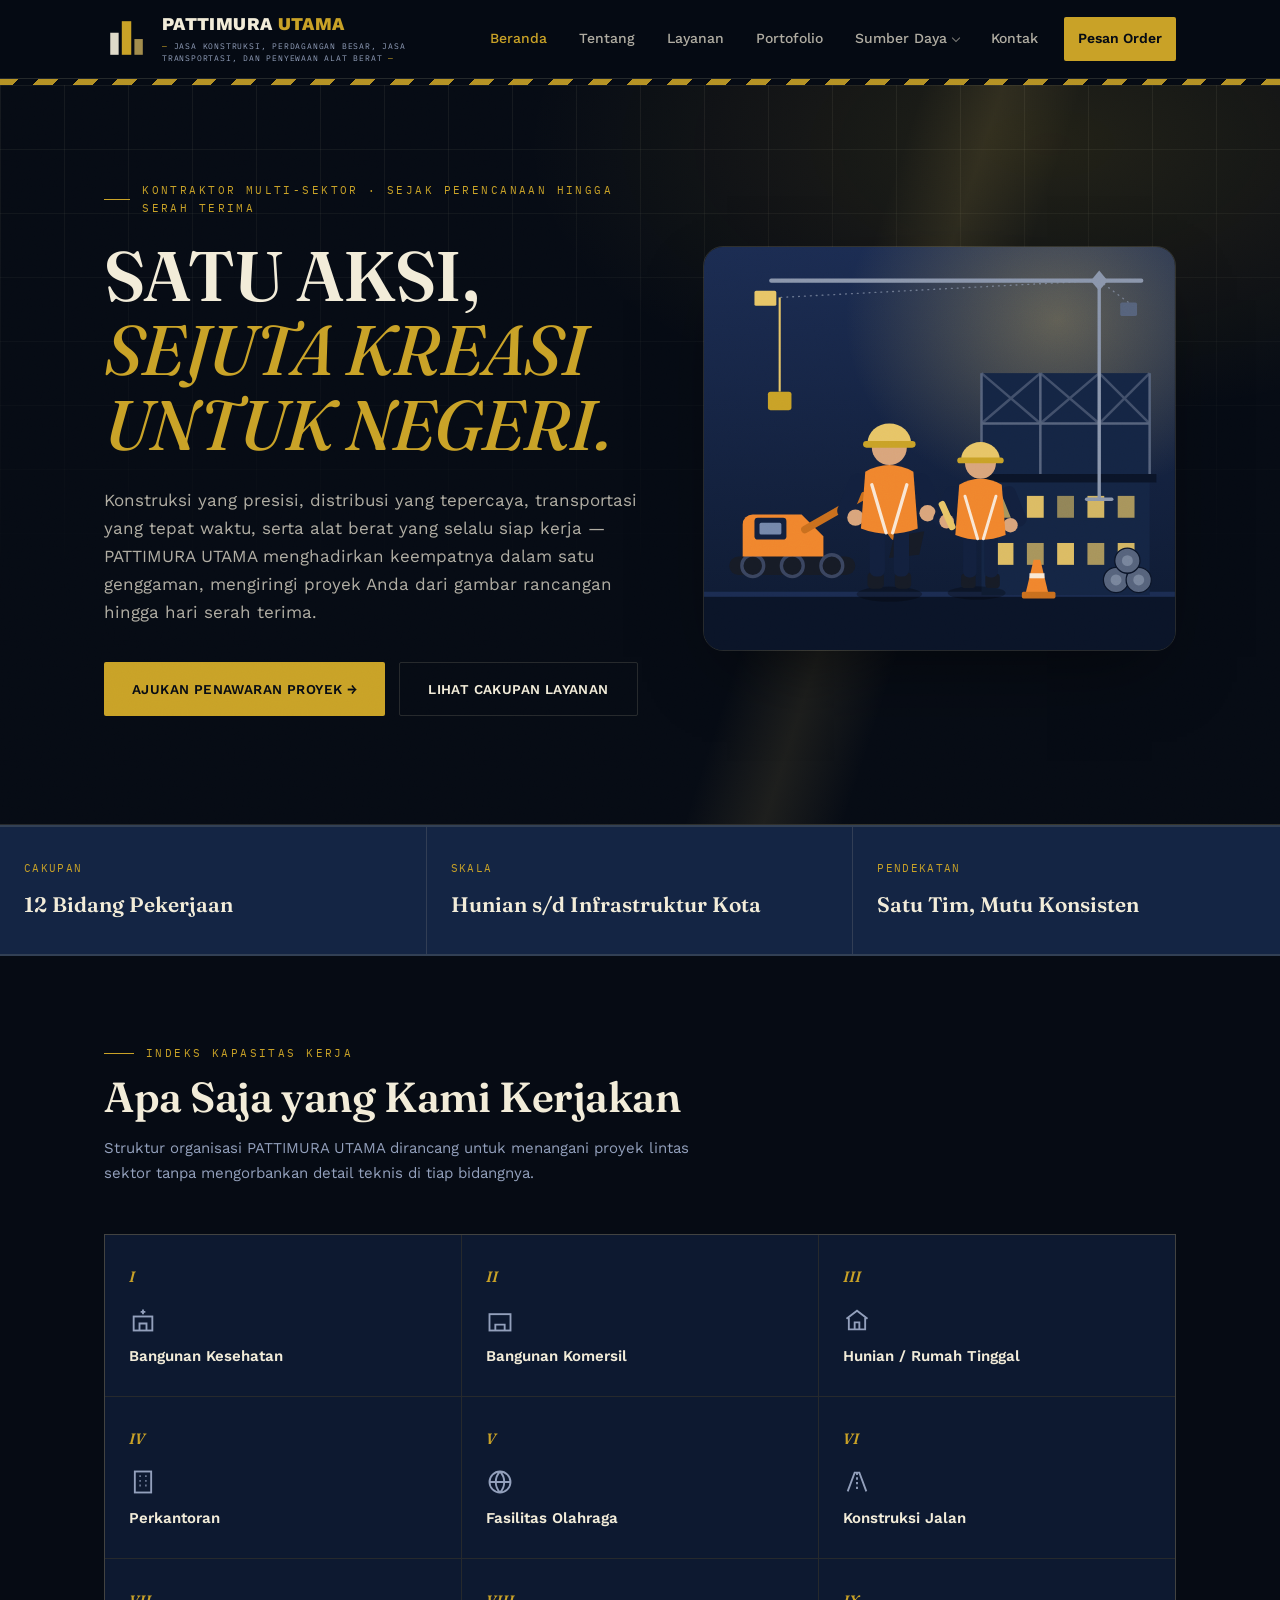
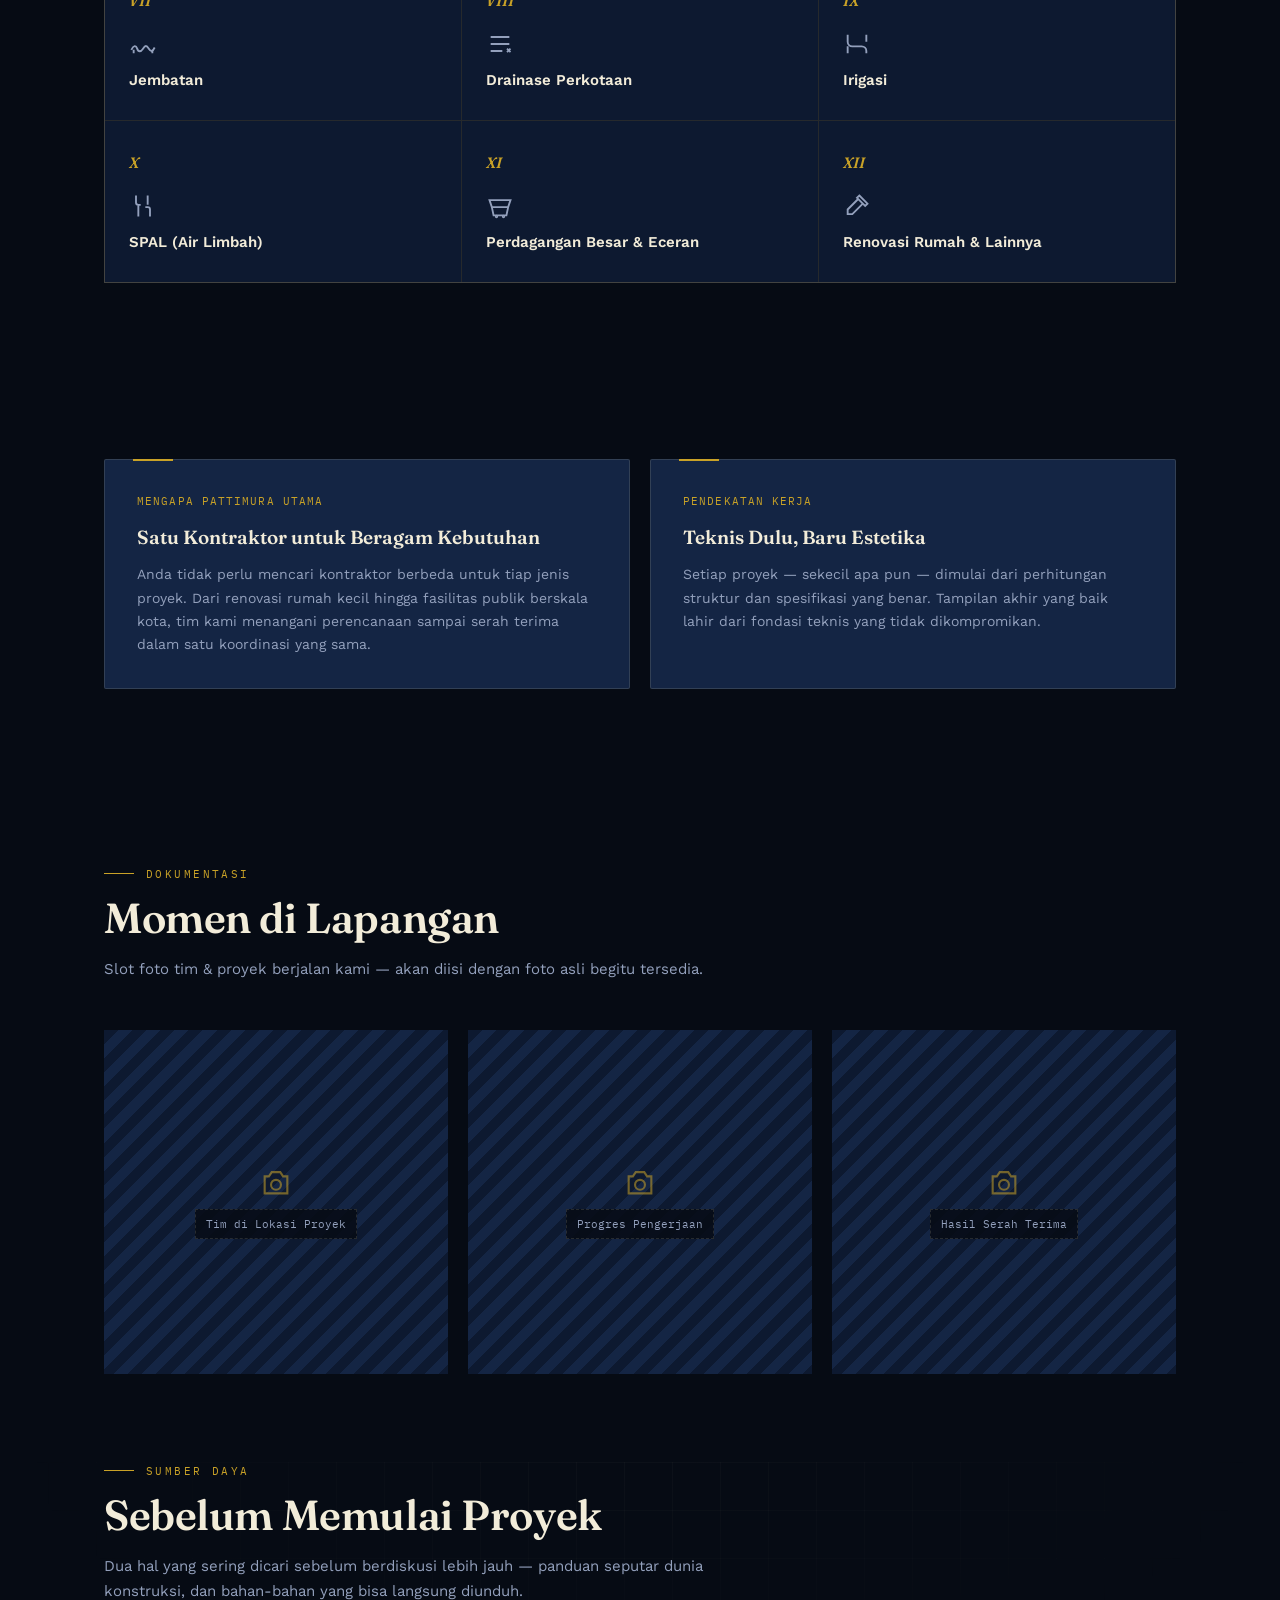
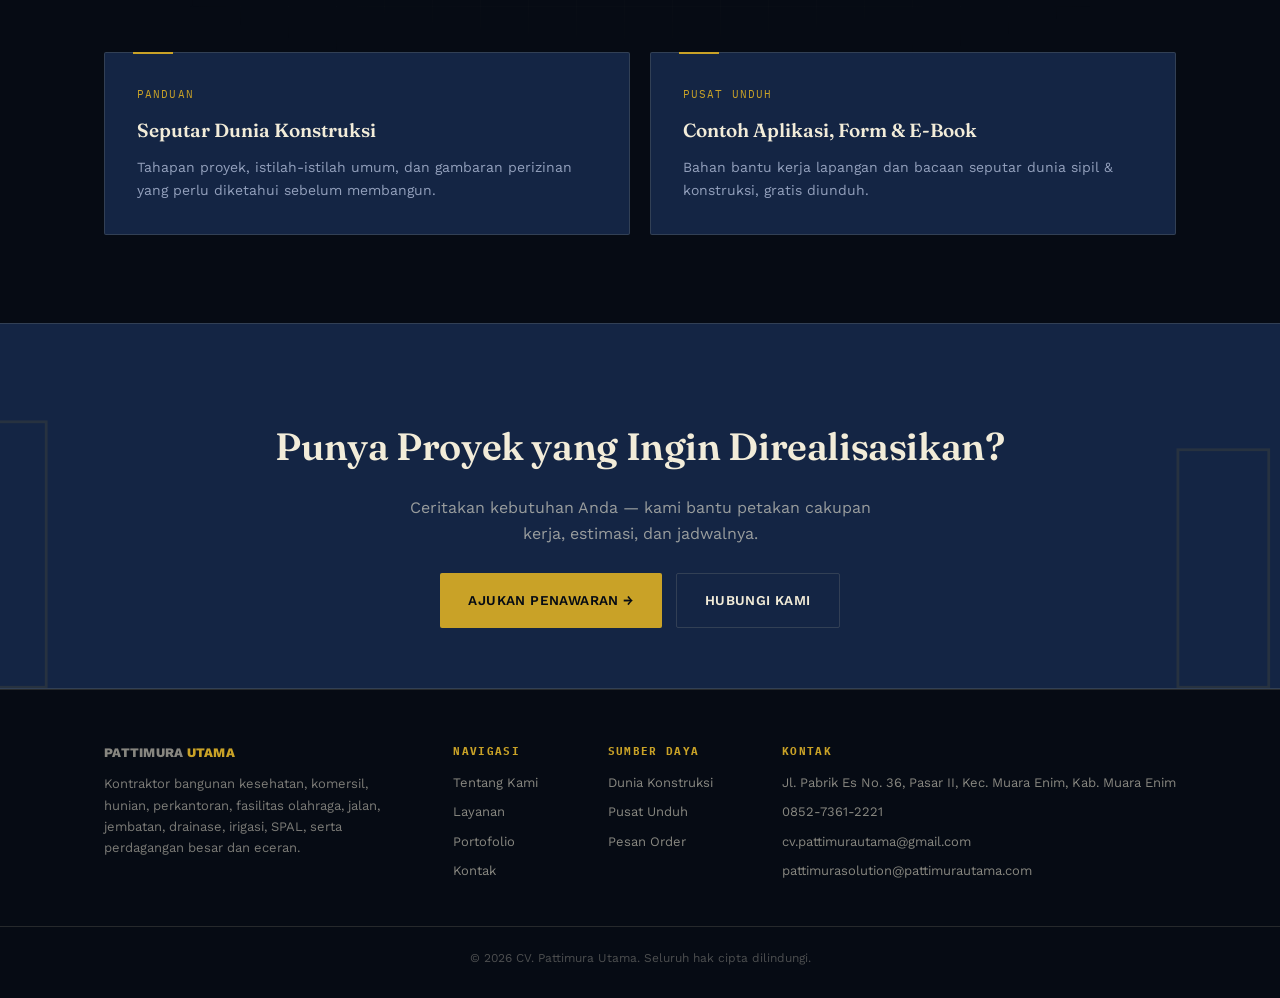
==== commit 89c7cd9d: "Add files via upload" ====
--- a/index.html
+++ b/index.html
@@ -5,6 +5,41 @@
 <meta name="viewport" content="width=device-width, initial-scale=1.0" />
 <title>Pattimura Utama — Satu Aksi, Sejuta Kreasi Untuk Negeri</title>
 <meta name="description" content="PATTIMURA UTAMA — kontraktor bangunan kesehatan, komersil, hunian, perkantoran, fasilitas olahraga, jalan, jembatan, drainase, irigasi, SPAL, hingga renovasi rumah." />
+<meta name="robots" content="index, follow" />
+<link rel="canonical" href="https://www.pattimurautama.com/" />
+<meta property="og:type" content="website" />
+<meta property="og:site_name" content="Pattimura Utama" />
+<meta property="og:locale" content="id_ID" />
+<meta property="og:title" content="Pattimura Utama — Satu Aksi, Sejuta Kreasi Untuk Negeri" />
+<meta property="og:description" content="PATTIMURA UTAMA — kontraktor bangunan kesehatan, komersil, hunian, perkantoran, fasilitas olahraga, jalan, jembatan, drainase, irigasi, SPAL, hingga renovasi rumah." />
+<meta property="og:url" content="https://www.pattimurautama.com/" />
+<meta name="twitter:card" content="summary" />
+<script type="application/ld+json">
+{
+  "@context": "https://schema.org",
+  "@type": "GeneralContractor",
+  "name": "CV. Pattimura Utama",
+  "alternateName": "Pattimura Utama",
+  "url": "https://www.pattimurautama.com/",
+  "telephone": "+62-852-7361-2221",
+  "email": "cv.pattimurautama@gmail.com",
+  "address": {
+    "@type": "PostalAddress",
+    "streetAddress": "Jl. Pabrik Es No. 36, Pasar II",
+    "addressLocality": "Muara Enim",
+    "addressRegion": "Sumatera Selatan",
+    "postalCode": "31315",
+    "addressCountry": "ID"
+  },
+  "areaServed": "ID",
+  "description": "Kontraktor bangunan kesehatan, komersil, hunian, perkantoran, fasilitas olahraga, jalan, jembatan, drainase, irigasi, SPAL, serta perdagangan besar dan eceran.",
+  "founder": {
+    "@type": "Person",
+    "name": "Parlin Hasibuan",
+    "jobTitle": "Direktur"
+  }
+}
+</script>
 <link rel="stylesheet" href="style.css" />
 </head>
 <body>
@@ -358,6 +393,7 @@
       <div>Jl. Pabrik Es No. 36, Pasar II, Kec. Muara Enim, Kab. Muara Enim</div>
       <div>0852-7361-2221</div>
       <div>cv.pattimurautama@gmail.com</div>
+      <div>pattimurasolution@pattimurautama.com</div>
     </div>
   </div>
   <div class="bottom">© <span id="year"></span> CV. Pattimura Utama. Seluruh hak cipta dilindungi.</div>
--- a/style.css
+++ b/style.css
@@ -266,6 +266,56 @@
 @media (max-width: 760px) { .card-grid-3 { grid-template-columns: repeat(2, 1fr); } }
 @media (max-width: 480px) { .card-grid-3 { grid-template-columns: 1fr; } }
 
+/* ---------- LEADER / FOUNDER CARD ---------- */
+.leader-card {
+  display: flex; align-items: flex-start; gap: 24px;
+  background: var(--navy-panel); border: 1px solid var(--navy-line); padding: 32px;
+}
+@media (max-width: 600px) { .leader-card { flex-direction: column; align-items: center; text-align: center; } }
+.leader-avatar {
+  flex: none; width: 76px; height: 76px; border-radius: 50%;
+  background: linear-gradient(145deg, var(--navy), var(--navy-deep));
+  border: 1px solid var(--gold);
+  display: flex; align-items: center; justify-content: center;
+  font-family: 'Fraunces', serif; font-weight: 700; font-size: 26px; color: var(--gold);
+  object-fit: cover;
+}
+.leader-info .tag { font-family: 'IBM Plex Mono', monospace; font-size: 11px; color: var(--gold); text-transform: uppercase; letter-spacing: 0.1em; }
+.leader-info h3 { margin: 8px 0 4px; font-size: 21px; font-family: 'Fraunces', serif; font-weight: 600; color: var(--ivory); }
+.leader-info .role { font-size: 13px; color: var(--slate); margin-bottom: 12px; font-family: 'IBM Plex Mono', monospace; letter-spacing: 0.03em; }
+.leader-info p { color: var(--slate); font-size: 14px; margin: 0; max-width: 640px; }
+
+/* ---------- STRUKTUR PERUSAHAAN / ORG CHART ---------- */
+.org-chart { max-width: 900px; margin: 8px auto 0; display: flex; flex-direction: column; align-items: center; }
+.org-node-line { width: 1px; height: 30px; background: var(--navy-line); }
+.org-row { display: grid; gap: 20px; width: 100%; }
+.org-row.row-1 { grid-template-columns: minmax(240px, 380px); justify-content: center; }
+.org-row.row-2 { grid-template-columns: repeat(2, minmax(220px, 1fr)); max-width: 680px; margin: 0 auto; }
+@media (max-width: 640px) { .org-row.row-2 { grid-template-columns: 1fr; } }
+.org-row.row-3 { grid-template-columns: repeat(4, minmax(160px, 1fr)); }
+@media (max-width: 820px) { .org-row.row-3 { grid-template-columns: repeat(2, 1fr); } }
+@media (max-width: 480px) { .org-row.row-3 { grid-template-columns: 1fr; } }
+.org-card {
+  background: var(--navy-panel); border: 1px solid var(--navy-line); border-top: 2px solid var(--gold);
+  padding: 26px 24px; text-align: center;
+}
+.org-card-lead { border-top: 2px solid var(--gold-bright); background: linear-gradient(180deg, var(--navy-panel), var(--navy)); }
+.org-role { font-family: 'IBM Plex Mono', monospace; font-size: 11px; color: var(--gold); text-transform: uppercase; letter-spacing: 0.1em; }
+.org-card h3 { margin: 8px 0 8px; font-size: 19px; font-family: 'Fraunces', serif; font-weight: 600; color: var(--ivory); }
+.org-card p { color: var(--slate); font-size: 13px; margin: 0; line-height: 1.55; }
+.org-card-sm { padding: 22px 16px; }
+.org-card-sm .org-role { display: block; margin-bottom: 8px; font-size: 10px; line-height: 1.4; }
+.org-card-sm h3 { margin: 0; font-size: 15px; }
+.org-avatar {
+  width: 42px; height: 42px; margin: 0 auto 12px; border-radius: 50%;
+  background: linear-gradient(145deg, var(--navy), var(--navy-deep));
+  border: 1px solid var(--gold);
+  display: flex; align-items: center; justify-content: center;
+  font-family: 'Fraunces', serif; font-weight: 700; font-size: 14px; color: var(--gold);
+  object-fit: cover;
+}
+.org-avatar-lg { width: 64px; height: 64px; margin-bottom: 14px; }
+
 /* ---------- PORTFOLIO TILES ---------- */
 .port-grid { display: grid; grid-template-columns: repeat(3, 1fr); gap: 20px; }
 .port-tile {
@@ -434,6 +484,20 @@
 .doc-btn.is-ready:hover { background: rgba(201,162,39,0.08); }
 @media (max-width: 760px) { .doc-grid { grid-template-columns: 1fr; } .doc-card { flex-direction: column; } }
 
+/* ---------- READING LIST (unduh.html — bacaan referensi, tanpa unduhan) ---------- */
+.read-list { display: flex; flex-direction: column; border-top: 1px solid var(--navy-line); }
+.read-item {
+  display: grid; grid-template-columns: 1fr auto; gap: 16px; align-items: start;
+  padding: 18px 4px; border-bottom: 1px solid var(--navy-line);
+}
+.read-item .ri-body h4 { margin: 0 0 4px; font-size: 15px; font-family: 'Fraunces', serif; font-weight: 600; color: var(--ivory); }
+.read-item .ri-body p { margin: 0; font-size: 13px; color: var(--slate); line-height: 1.5; }
+.read-item .ri-tag {
+  font-family: 'IBM Plex Mono', monospace; font-size: 10.5px; letter-spacing: 0.08em; text-transform: uppercase;
+  color: rgba(242,236,217,0.4); white-space: nowrap; padding-top: 3px;
+}
+@media (max-width: 560px) { .read-item { grid-template-columns: 1fr; } .read-item .ri-tag { padding-top: 0; } }
+
 /* ---------- STAGE TIMELINE (dunia-konstruksi.html) ---------- */
 .stage-list { display: flex; flex-direction: column; }
 .stage-item {
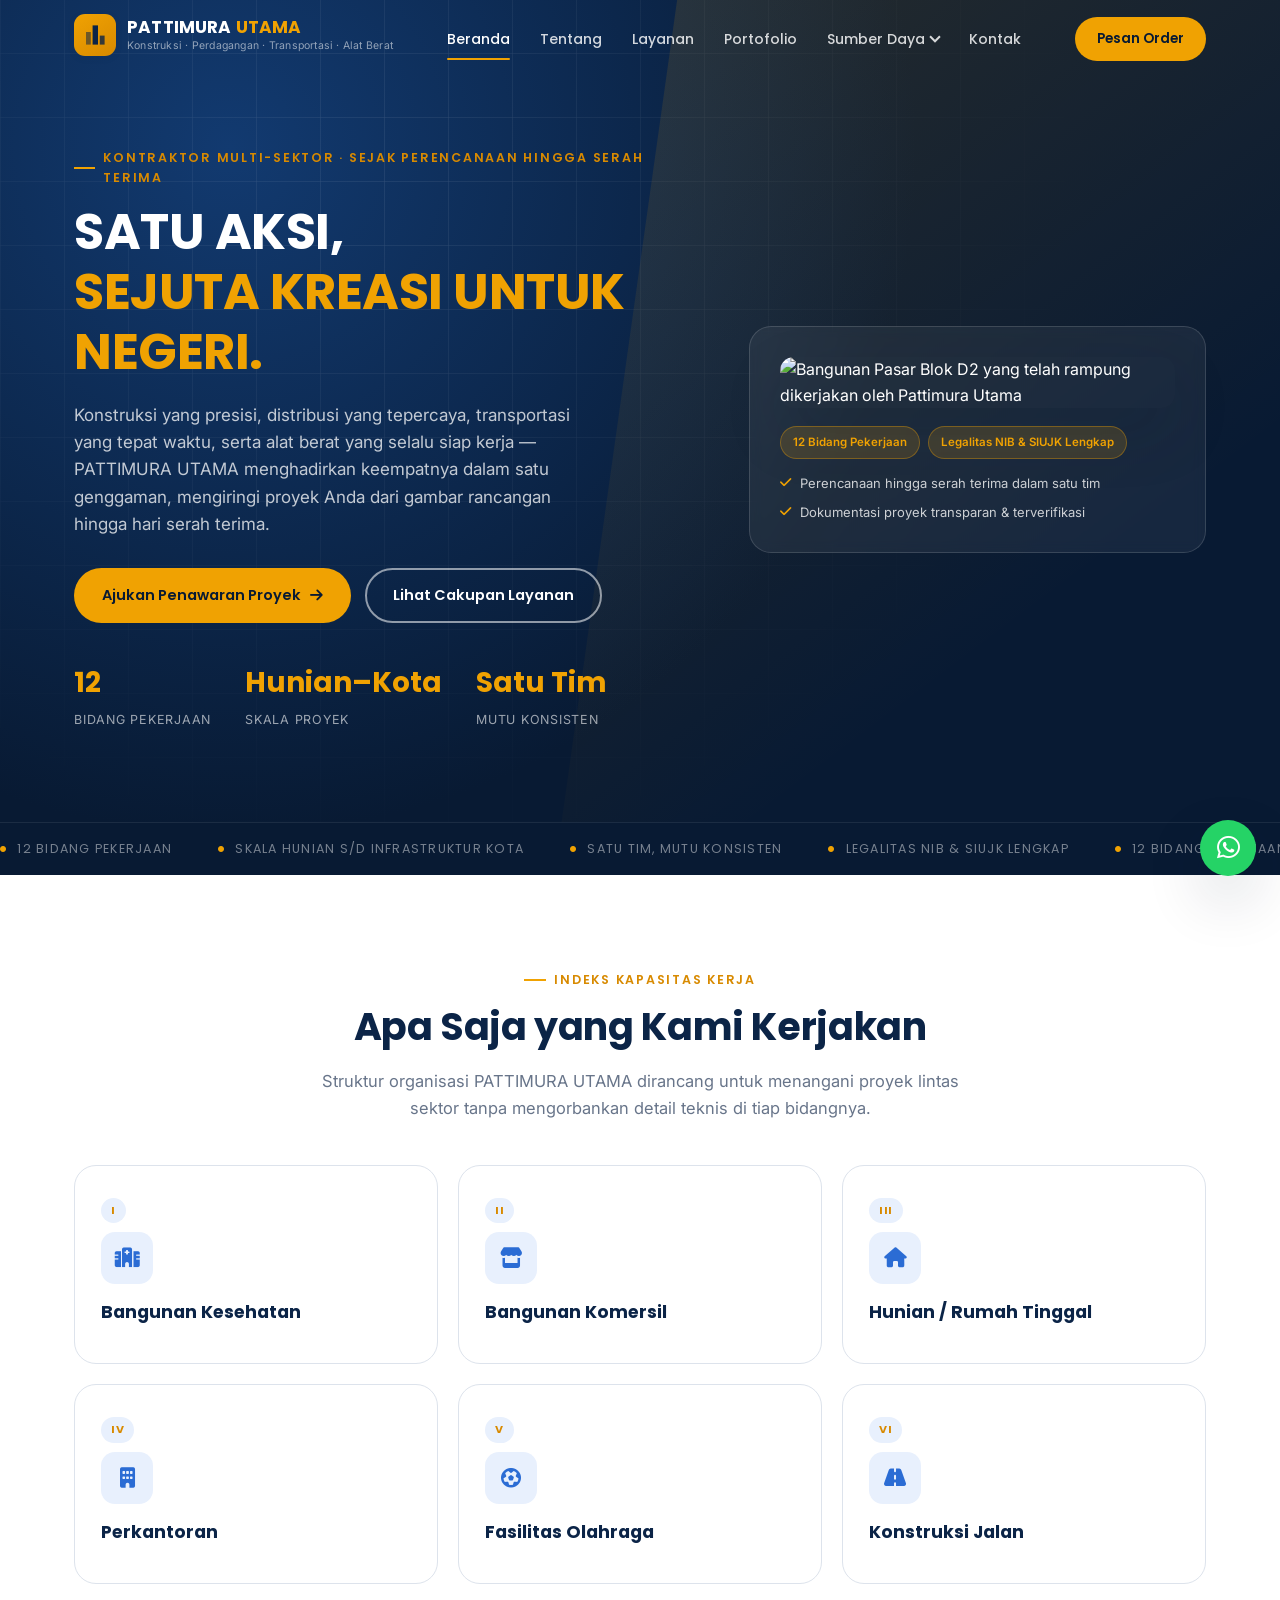
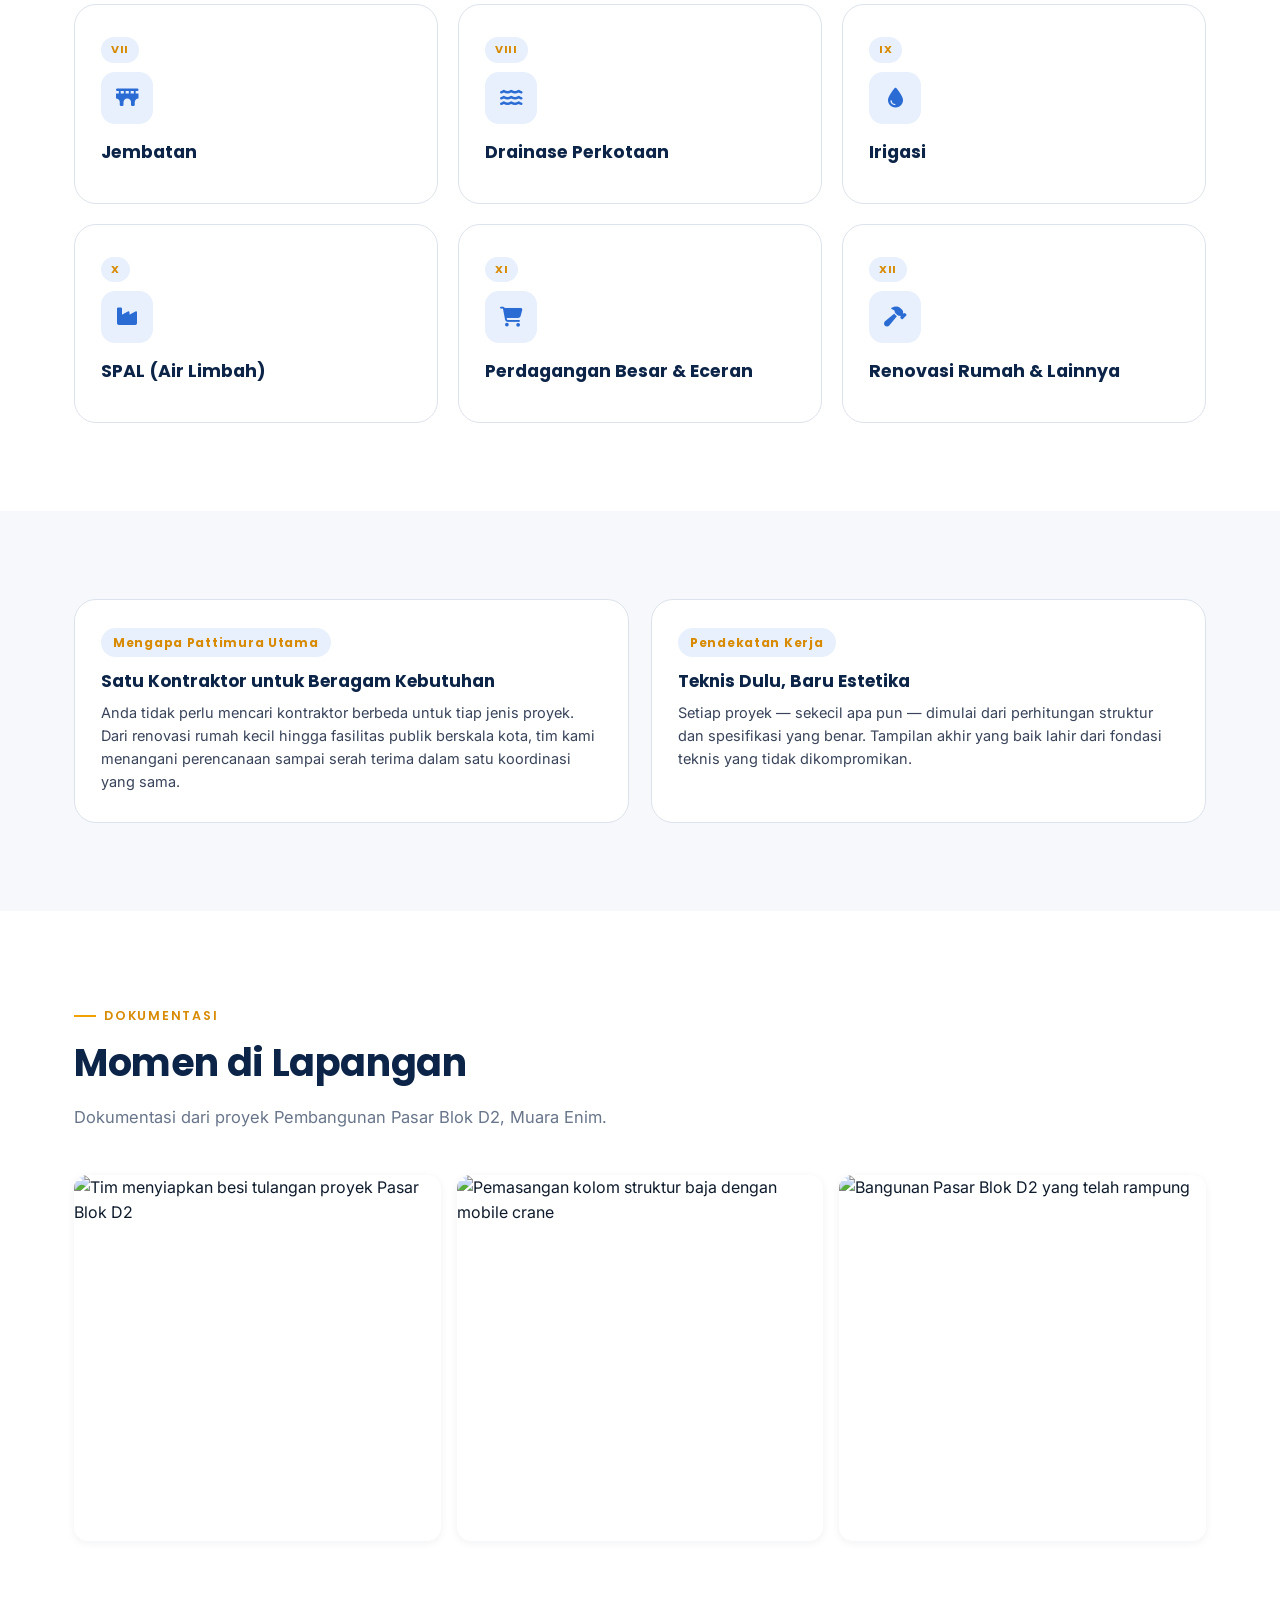
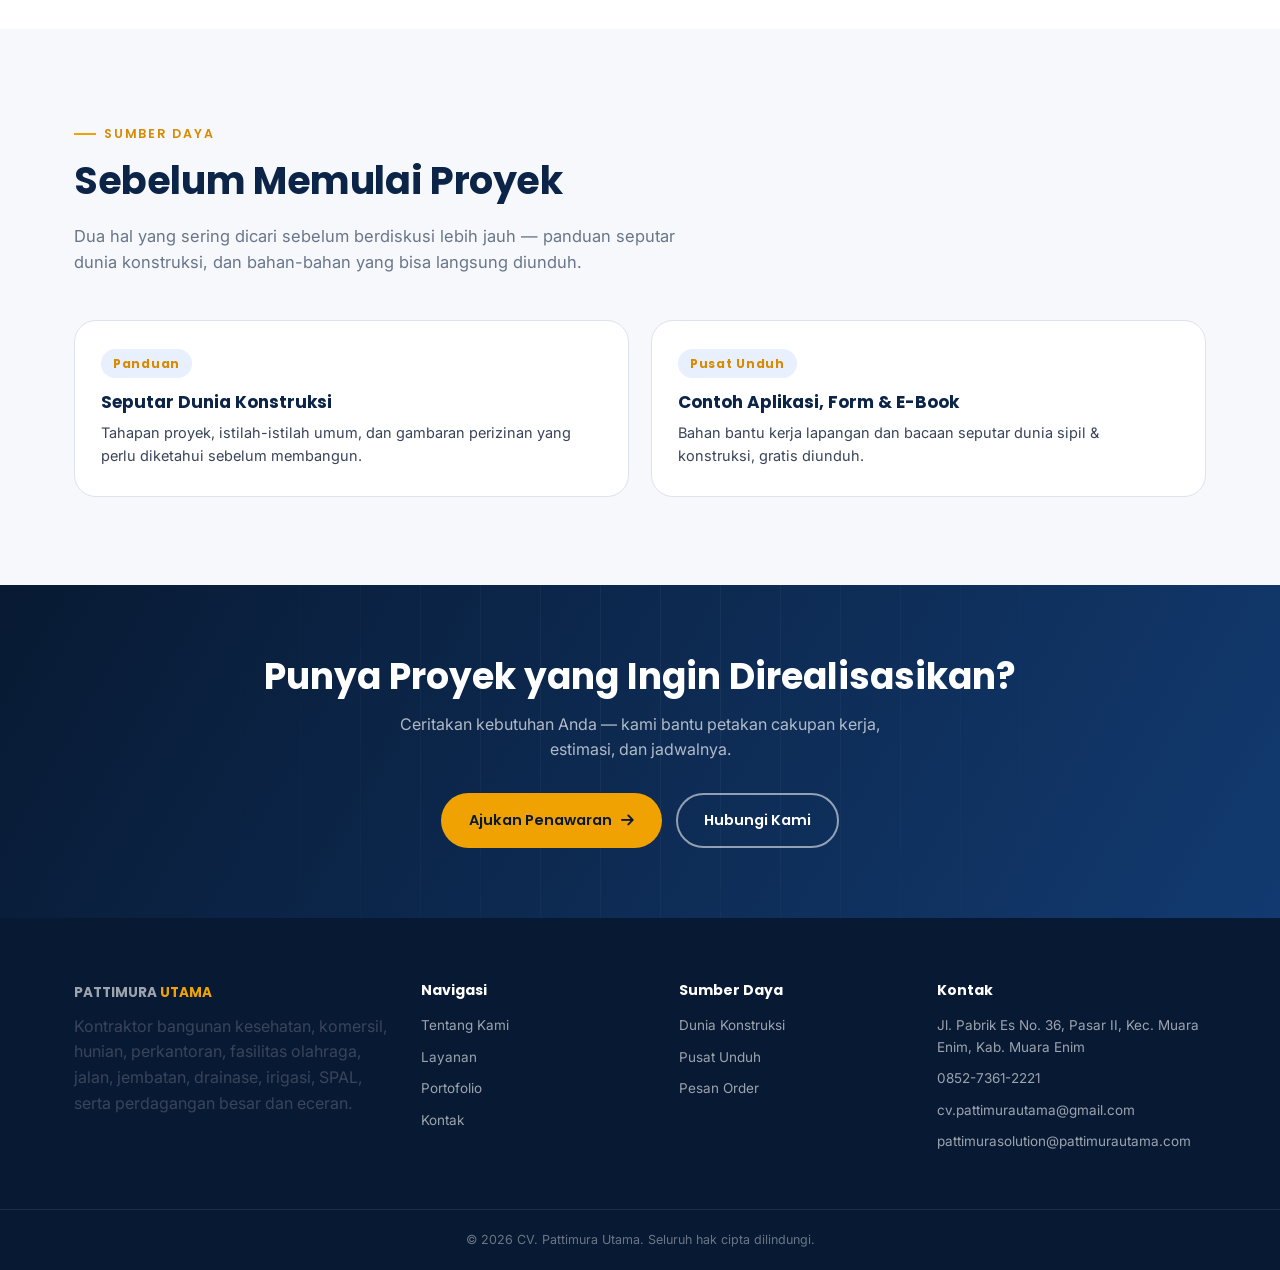
==== commit 7923a8fa: "Add files via upload" ====
--- a/index.html
+++ b/index.html
@@ -40,21 +40,25 @@
   }
 }
 </script>
+<link rel="preconnect" href="https://fonts.googleapis.com" />
+<link rel="preconnect" href="https://fonts.gstatic.com" crossorigin />
+<link href="https://fonts.googleapis.com/css2?family=Inter:wght@400;500;600;700&family=Poppins:wght@500;600;700&display=swap" rel="stylesheet" />
+<link rel="stylesheet" href="https://cdnjs.cloudflare.com/ajax/libs/font-awesome/6.5.1/css/all.min.css" />
 <link rel="stylesheet" href="style.css" />
 </head>
 <body>
 
 <header class="site">
-  <div class="nav-bar">
+  <div class="nav-wrap">
     <a class="brand" href="index.html">
       <div class="brand-mark"><svg viewBox="0 0 40 40" aria-hidden="true">
-        <rect x="16" y="4" width="9" height="32" fill="#C9A227" />
-        <rect x="5" y="15" width="8" height="21" fill="#F2ECD9" opacity="0.92" />
-        <rect x="28" y="21" width="8" height="15" fill="#E7C567" opacity="0.7" />
+        <rect x="16" y="4" width="9" height="32" fill="#0b2447" />
+        <rect x="5" y="15" width="8" height="21" fill="#0b2447" opacity="0.55" />
+        <rect x="28" y="21" width="8" height="15" fill="#0b2447" opacity="0.8" />
       </svg></div>
-      <div class="brand-name">PATTIMURA <span class="u">UTAMA</span><small>Jasa Konstruksi, Perdagangan Besar, Jasa Transportasi, dan Penyewaan Alat Berat</small></div>
+      <div class="brand-name">PATTIMURA <span class="u">UTAMA</span><small>Konstruksi &middot; Perdagangan &middot; Transportasi &middot; Alat Berat</small></div>
     </a>
-    <nav class="links">
+    <nav class="main-nav">
       <a href="index.html" class="active">Beranda</a>
       <a href="tentang.html">Tentang</a>
       <a href="layanan.html">Layanan</a>
@@ -67,236 +71,90 @@
         </div>
       </div>
       <a href="kontak.html">Kontak</a>
-      <a href="pesan-order.html" class="cta">Pesan Order</a>
     </nav>
-    <button class="nav-toggle" aria-label="Menu">☰</button>
+    <div class="nav-actions">
+      <a href="pesan-order.html" class="nav-cta">Pesan Order</a>
+      <button class="burger" aria-label="Menu"><span></span><span></span><span></span></button>
+    </div>
   </div>
 </header>
-<div class="hazard-bar" aria-hidden="true"></div>
-
-<section class="hero grit">
-  <div class="site-scene" aria-hidden="true">
-    <div class="sc-beam"></div>
-  </div>
-  <div class="wrap">
+<div class="nav-scrim"></div>
+
+<section class="hero">
+  <div class="hero-diag"></div>
+  <div class="container">
     <div class="hero-grid">
-      <div class="hero-copy">
-        <div class="eyebrow">Kontraktor Multi-Sektor · Sejak Perencanaan Hingga Serah Terima</div>
-        <h1 class="display">SATU AKSI,<br/><em>SEJUTA KREASI UNTUK NEGERI.</em></h1>
-        <p class="lead">Konstruksi yang presisi, distribusi yang tepercaya, transportasi yang tepat waktu, serta alat berat yang selalu siap kerja — PATTIMURA UTAMA menghadirkan keempatnya dalam satu genggaman, mengiringi proyek Anda dari gambar rancangan hingga hari serah terima.</p>
-        <div class="btn-row">
-          <a href="pesan-order.html" class="btn btn-primary">Ajukan Penawaran Proyek →</a>
-          <a href="layanan.html" class="btn btn-ghost">Lihat Cakupan Layanan</a>
-        </div>
-      </div>
-      <div class="hero-illustration" aria-hidden="true">
-        <svg viewBox="0 0 560 480" xmlns="http://www.w3.org/2000/svg">
-          <defs>
-            <linearGradient id="heroSky" x1="0" y1="0" x2="0" y2="1">
-              <stop offset="0%" stop-color="#1B2C52"/>
-              <stop offset="100%" stop-color="#0D1930"/>
-            </linearGradient>
-            <radialGradient id="heroGlow" cx="75%" cy="18%" r="45%">
-              <stop offset="0%" stop-color="#E7C567" stop-opacity="0.35"/>
-              <stop offset="100%" stop-color="#E7C567" stop-opacity="0"/>
-            </radialGradient>
-            <g id="heroWorker">
-              <rect x="8" y="176" width="15" height="15" rx="4" fill="#161B26"/>
-              <rect x="33" y="176" width="15" height="15" rx="4" fill="#161B26"/>
-              <rect x="10" y="128" width="14" height="52" rx="6" fill="#12203E"/>
-              <rect x="32" y="128" width="14" height="52" rx="6" fill="#12203E"/>
-              <rect x="-6" y="86" width="15" height="44" rx="7.5" fill="#12203E" transform="rotate(22 1.5 86)"/>
-              <rect x="47" y="86" width="15" height="44" rx="7.5" fill="#12203E" transform="rotate(-24 54.5 86)"/>
-              <circle cx="-3" cy="126" r="7.5" fill="#D9A57C"/>
-              <circle cx="63" cy="122" r="7.5" fill="#D9A57C"/>
-              <path d="M6 84 Q28 72 50 84 L54 136 Q28 146 2 136 Z" fill="#F0862D"/>
-              <path d="M12 96 L25 140 M44 96 L31 140" stroke="#FBF9F3" stroke-width="3" opacity="0.85" stroke-linecap="round"/>
-              <circle cx="28" cy="62" r="16" fill="#D9A57C"/>
-              <path d="M8 58 a20 18 0 0140 0z" fill="#E7C567"/>
-              <rect x="4" y="56" width="48" height="6" rx="3" fill="#C9A227"/>
-            </g>
-          </defs>
-
-          <rect width="560" height="480" fill="url(#heroSky)"/>
-          <rect width="560" height="480" fill="url(#heroGlow)"/>
-
-          <rect x="0" y="414" width="560" height="66" fill="#0A1428"/>
-          <rect x="0" y="410" width="560" height="6" fill="#1B2C52"/>
-
-          <g>
-            <rect x="330" y="150" width="200" height="264" fill="#142544"/>
-            <g fill="#E7C567">
-              <rect x="348" y="352" width="20" height="26" opacity="0.95"/>
-              <rect x="384" y="352" width="20" height="26" opacity="0.7"/>
-              <rect x="420" y="352" width="20" height="26" opacity="0.95"/>
-              <rect x="456" y="352" width="20" height="26" opacity="0.7"/>
-              <rect x="492" y="352" width="20" height="26" opacity="0.9"/>
-              <rect x="348" y="296" width="20" height="26" opacity="0.7"/>
-              <rect x="384" y="296" width="20" height="26" opacity="0.95"/>
-              <rect x="420" y="296" width="20" height="26" opacity="0.6"/>
-              <rect x="456" y="296" width="20" height="26" opacity="0.9"/>
-              <rect x="492" y="296" width="20" height="26" opacity="0.7"/>
-            </g>
-            <g fill="none" stroke="#56637C" stroke-width="3">
-              <path d="M330 150V270M400 150V270M470 150V270M530 150V270"/>
-              <path d="M330 210H530"/>
-              <path d="M330 150 400 210M400 150 330 210M400 150 470 210M470 150 400 210M470 150 530 210M530 150 470 210" opacity="0.7"/>
-            </g>
-            <rect x="322" y="270" width="216" height="10" fill="#0A1428"/>
-          </g>
-
-          <g fill="none" stroke="#8B96AC" stroke-width="4" stroke-linecap="round">
-            <path d="M470 40V300"/>
-            <path d="M455 300H485"/>
-            <path d="M470 40H80" stroke-width="5"/>
-            <path d="M470 40H520" stroke-width="5"/>
-            <path d="M470 52 460 40 470 28 480 40Z" fill="#8B96AC" stroke="none"/>
-            <path d="M470 40 90 60" stroke-width="1.6" stroke-dasharray="1 6" opacity="0.7"/>
-            <path d="M470 40 505 66" stroke-width="1.6" stroke-dasharray="1 6" opacity="0.7"/>
-          </g>
-          <rect x="60" y="52" width="26" height="18" fill="#E7C567" rx="2"/>
-          <g fill="none" stroke="#E7C567" stroke-width="2.5"><path d="M90 60V172"/></g>
-          <rect x="76" y="172" width="28" height="22" rx="3" fill="#C9A227"/>
-          <rect x="495" y="66" width="20" height="16" fill="#56637C" rx="2"/>
-
-          <g fill="#56637C" stroke="#0A1428" stroke-width="1.5">
-            <circle cx="490" cy="396" r="15"/>
-            <circle cx="517" cy="396" r="15"/>
-            <circle cx="503.5" cy="373" r="15"/>
-          </g>
-          <g fill="#78859C">
-            <circle cx="490" cy="396" r="6.5"/>
-            <circle cx="517" cy="396" r="6.5"/>
-            <circle cx="503.5" cy="373" r="6.5"/>
-          </g>
-
-          <g>
-            <path d="M382 414 392 372 400 372 410 414Z" fill="#F0862D"/>
-            <rect x="378" y="410" width="40" height="8" rx="2" fill="#c96f1d"/>
-            <rect x="387" y="388" width="18" height="6" fill="#FBF9F3" opacity="0.85"/>
-          </g>
-
-          <g>
-            <rect x="30" y="368" width="150" height="22" rx="11" fill="#161B26"/>
-            <circle cx="58" cy="379" r="13" fill="none" stroke="#3A4560" stroke-width="4"/>
-            <circle cx="152" cy="379" r="13" fill="none" stroke="#3A4560" stroke-width="4"/>
-            <circle cx="105" cy="379" r="13" fill="none" stroke="#3A4560" stroke-width="4"/>
-            <path d="M46 368V330a12 12 0 0112-12h58l26 26v24z" fill="#F0862D"/>
-            <rect x="60" y="322" width="38" height="26" rx="4" fill="#12203E"/>
-            <rect x="66" y="328" width="26" height="14" rx="2" fill="#8FA3C7" opacity="0.8"/>
-            <g fill="none" stroke="#c96f1d" stroke-width="9" stroke-linecap="round">
-              <path d="M120 336 190 296"/>
-              <path d="M190 296 226 344"/>
-            </g>
-            <path d="M226 344 262 338 256 366 220 370Z" fill="#161B26"/>
-          </g>
-
-          <g transform="translate(184,158) scale(1.3)">
-            <ellipse cx="28" cy="196" rx="30" ry="7" fill="#000" opacity="0.28"/>
-            <use href="#heroWorker"/>
-          </g>
-
-          <g transform="translate(292,186) scale(1.15)">
-            <ellipse cx="28" cy="196" rx="30" ry="7" fill="#000" opacity="0.28"/>
-            <g transform="scale(-1,1) translate(-60,0)"><use href="#heroWorker"/></g>
-            <rect x="-6" y="100" width="7" height="32" rx="3" fill="#E7C567" transform="rotate(-24 -2.5 116)"/>
-          </g>
-        </svg>
-      </div>
-    </div>
-  </div>
-</section>
-
-<div class="on-iron">
-  <div class="strip">
-    <div><div class="label">Cakupan</div><div class="value">12 Bidang Pekerjaan</div></div>
-    <div><div class="label">Skala</div><div class="value">Hunian s/d Infrastruktur Kota</div></div>
-    <div><div class="label">Pendekatan</div><div class="value">Satu Tim, Mutu Konsisten</div></div>
+      <div>
+        <div class="eyebrow">Kontraktor Multi-Sektor &middot; Sejak Perencanaan Hingga Serah Terima</div>
+        <h1>SATU AKSI,<br /><em>SEJUTA KREASI UNTUK NEGERI.</em></h1>
+        <p class="hero-tagline">Konstruksi yang presisi, distribusi yang tepercaya, transportasi yang tepat waktu, serta alat berat yang selalu siap kerja — PATTIMURA UTAMA menghadirkan keempatnya dalam satu genggaman, mengiringi proyek Anda dari gambar rancangan hingga hari serah terima.</p>
+        <div class="hero-actions">
+          <a href="pesan-order.html" class="btn btn-primary">Ajukan Penawaran Proyek <i class="fa-solid fa-arrow-right"></i></a>
+          <a href="layanan.html" class="btn btn-outline">Lihat Cakupan Layanan</a>
+        </div>
+        <div class="hero-stats">
+          <div class="stat"><b class="counter" data-target="12">0</b><span>Bidang Pekerjaan</span></div>
+          <div class="stat"><b>Hunian–Kota</b><span>Skala Proyek</span></div>
+          <div class="stat"><b>Satu Tim</b><span>Mutu Konsisten</span></div>
+        </div>
+      </div>
+      <div class="hero-card" data-reveal>
+        <img src="img/portfolio/pasar-blok-d2-17-rampung.jpg" alt="Bangunan Pasar Blok D2 yang telah rampung dikerjakan oleh Pattimura Utama" />
+        <div class="badge-row">
+          <span class="b-item">12 Bidang Pekerjaan</span>
+          <span class="b-item">Legalitas NIB &amp; SIUJK Lengkap</span>
+        </div>
+        <ul class="hero-legal-list">
+          <li><i class="fa-solid fa-check"></i> Perencanaan hingga serah terima dalam satu tim</li>
+          <li><i class="fa-solid fa-check"></i> Dokumentasi proyek transparan &amp; terverifikasi</li>
+        </ul>
+      </div>
+    </div>
+  </div>
+</section>
+
+<div class="strip">
+  <div class="strip-track">
+    <span><i class="fa-solid fa-circle"></i>12 Bidang Pekerjaan</span>
+    <span><i class="fa-solid fa-circle"></i>Skala Hunian s/d Infrastruktur Kota</span>
+    <span><i class="fa-solid fa-circle"></i>Satu Tim, Mutu Konsisten</span>
+    <span><i class="fa-solid fa-circle"></i>Legalitas NIB &amp; SIUJK Lengkap</span>
   </div>
 </div>
 
-<section class="on-concrete">
-  <div class="wrap">
-    <div class="section-head">
+<section class="section-pad">
+  <div class="container">
+    <div class="section-head center">
       <div class="eyebrow">Indeks Kapasitas Kerja</div>
-      <h2 class="display">Apa Saja yang Kami Kerjakan</h2>
-      <p>Struktur organisasi PATTIMURA UTAMA dirancang untuk menangani proyek lintas sektor tanpa mengorbankan detail teknis di tiap bidangnya.</p>
-    </div>
-
+      <h2 class="section-title">Apa Saja yang Kami Kerjakan</h2>
+      <p class="section-sub">Struktur organisasi PATTIMURA UTAMA dirancang untuk menangani proyek lintas sektor tanpa mengorbankan detail teknis di tiap bidangnya.</p>
+    </div>
     <div class="index-grid">
-      <div class="index-tile">
-        <span class="num">I</span>
-        <svg class="icon" viewBox="0 0 24 24" fill="none" stroke="currentColor" stroke-width="1.6"><rect x="4" y="9" width="16" height="12" /><path d="M9 21v-6h6v6" /><path d="M12 3v4M10 5h4" /></svg>
-        <h3>Bangunan Kesehatan</h3>
-      </div>
-      <div class="index-tile">
-        <span class="num">II</span>
-        <svg class="icon" viewBox="0 0 24 24" fill="none" stroke="currentColor" stroke-width="1.6"><rect x="3" y="7" width="18" height="14" /><path d="M8 21v-5h8v5M7 11h.01M12 11h.01M17 11h.01" /></svg>
-        <h3>Bangunan Komersil</h3>
-      </div>
-      <div class="index-tile">
-        <span class="num">III</span>
-        <svg class="icon" viewBox="0 0 24 24" fill="none" stroke="currentColor" stroke-width="1.6"><path d="M3 11l9-7 9 7" /><path d="M5 10v10h14V10" /><path d="M10 20v-6h4v6" /></svg>
-        <h3>Hunian / Rumah Tinggal</h3>
-      </div>
-      <div class="index-tile">
-        <span class="num">IV</span>
-        <svg class="icon" viewBox="0 0 24 24" fill="none" stroke="currentColor" stroke-width="1.6"><rect x="5" y="3" width="14" height="18" /><path d="M9 7h1M14 7h1M9 11h1M14 11h1M9 15h1M14 15h1" /></svg>
-        <h3>Perkantoran</h3>
-      </div>
-      <div class="index-tile">
-        <span class="num">V</span>
-        <svg class="icon" viewBox="0 0 24 24" fill="none" stroke="currentColor" stroke-width="1.6"><circle cx="12" cy="12" r="9" /><path d="M3 12h18M12 3a13 13 0 010 18M12 3a13 13 0 000 18" /></svg>
-        <h3>Fasilitas Olahraga</h3>
-      </div>
-      <div class="index-tile">
-        <span class="num">VI</span>
-        <svg class="icon" viewBox="0 0 24 24" fill="none" stroke="currentColor" stroke-width="1.6"><path d="M4 20L10 4h4l6 16" /><path d="M12 4v16" stroke-dasharray="2 2" /></svg>
-        <h3>Konstruksi Jalan</h3>
-      </div>
-      <div class="index-tile">
-        <span class="num">VII</span>
-        <svg class="icon" viewBox="0 0 24 24" fill="none" stroke="currentColor" stroke-width="1.6"><path d="M2 17c2-4 4-4 5-1s3 3 5 0 3-3 5 0 3 3 5-1" /><path d="M4 17v3M20 17v3" /></svg>
-        <h3>Jembatan</h3>
-      </div>
-      <div class="index-tile">
-        <span class="num">VIII</span>
-        <svg class="icon" viewBox="0 0 24 24" fill="none" stroke="currentColor" stroke-width="1.6"><path d="M4 6h16M4 12h16M4 18h10" /><path d="M18 16l3 3M21 16l-3 3" /></svg>
-        <h3>Drainase Perkotaan</h3>
-      </div>
-      <div class="index-tile">
-        <span class="num">IX</span>
-        <svg class="icon" viewBox="0 0 24 24" fill="none" stroke="currentColor" stroke-width="1.6"><path d="M4 4v6a4 4 0 004 4h8a4 4 0 014 4v2" /><path d="M4 14v6M20 4v6" /></svg>
-        <h3>Irigasi</h3>
-      </div>
-      <div class="index-tile">
-        <span class="num">X</span>
-        <svg class="icon" viewBox="0 0 24 24" fill="none" stroke="currentColor" stroke-width="1.6"><path d="M6 3v6a2 2 0 002 2h2M18 21v-6a2 2 0 00-2-2h-2M8 11v10M16 3v8" /></svg>
-        <h3>SPAL (Air Limbah)</h3>
-      </div>
-      <div class="index-tile">
-        <span class="num">XI</span>
-        <svg class="icon" viewBox="0 0 24 24" fill="none" stroke="currentColor" stroke-width="1.6"><path d="M3 7h18l-2 6H5L3 7z" /><path d="M5 13l1.5 7h11L19 13" /><circle cx="9" cy="21" r=".6" /><circle cx="15" cy="21" r=".6" /></svg>
-        <h3>Perdagangan Besar &amp; Eceran</h3>
-      </div>
-      <div class="index-tile">
-        <span class="num">XII</span>
-        <svg class="icon" viewBox="0 0 24 24" fill="none" stroke="currentColor" stroke-width="1.6"><path d="M14 3l7 7-2 2-7-7 2-2z" /><path d="M13 6L4 15v4h4l9-9" /></svg>
-        <h3>Renovasi Rumah &amp; Lainnya</h3>
-      </div>
-    </div>
-  </div>
-</section>
-
-<section>
-  <div class="wrap">
+      <div class="service-card" data-reveal><span class="story-step">I</span><div class="service-icon"><i class="fa-solid fa-hospital"></i></div><h3>Bangunan Kesehatan</h3></div>
+      <div class="service-card" data-reveal><span class="story-step">II</span><div class="service-icon"><i class="fa-solid fa-store"></i></div><h3>Bangunan Komersil</h3></div>
+      <div class="service-card" data-reveal><span class="story-step">III</span><div class="service-icon"><i class="fa-solid fa-house"></i></div><h3>Hunian / Rumah Tinggal</h3></div>
+      <div class="service-card" data-reveal><span class="story-step">IV</span><div class="service-icon"><i class="fa-solid fa-building"></i></div><h3>Perkantoran</h3></div>
+      <div class="service-card" data-reveal><span class="story-step">V</span><div class="service-icon"><i class="fa-solid fa-futbol"></i></div><h3>Fasilitas Olahraga</h3></div>
+      <div class="service-card" data-reveal><span class="story-step">VI</span><div class="service-icon"><i class="fa-solid fa-road"></i></div><h3>Konstruksi Jalan</h3></div>
+      <div class="service-card" data-reveal><span class="story-step">VII</span><div class="service-icon"><i class="fa-solid fa-bridge"></i></div><h3>Jembatan</h3></div>
+      <div class="service-card" data-reveal><span class="story-step">VIII</span><div class="service-icon"><i class="fa-solid fa-water"></i></div><h3>Drainase Perkotaan</h3></div>
+      <div class="service-card" data-reveal><span class="story-step">IX</span><div class="service-icon"><i class="fa-solid fa-droplet"></i></div><h3>Irigasi</h3></div>
+      <div class="service-card" data-reveal><span class="story-step">X</span><div class="service-icon"><i class="fa-solid fa-industry"></i></div><h3>SPAL (Air Limbah)</h3></div>
+      <div class="service-card" data-reveal><span class="story-step">XI</span><div class="service-icon"><i class="fa-solid fa-cart-shopping"></i></div><h3>Perdagangan Besar &amp; Eceran</h3></div>
+      <div class="service-card" data-reveal><span class="story-step">XII</span><div class="service-icon"><i class="fa-solid fa-hammer"></i></div><h3>Renovasi Rumah &amp; Lainnya</h3></div>
+    </div>
+  </div>
+</section>
+
+<section class="section-pad bg-gray">
+  <div class="container">
     <div class="card-grid">
-      <div class="card">
+      <div class="card" data-reveal>
         <div class="tag">Mengapa Pattimura Utama</div>
         <h3>Satu Kontraktor untuk Beragam Kebutuhan</h3>
         <p>Anda tidak perlu mencari kontraktor berbeda untuk tiap jenis proyek. Dari renovasi rumah kecil hingga fasilitas publik berskala kota, tim kami menangani perencanaan sampai serah terima dalam satu koordinasi yang sama.</p>
       </div>
-      <div class="card">
+      <div class="card" data-reveal>
         <div class="tag">Pendekatan Kerja</div>
         <h3>Teknis Dulu, Baru Estetika</h3>
         <p>Setiap proyek — sekecil apa pun — dimulai dari perhitungan struktur dan spesifikasi yang benar. Tampilan akhir yang baik lahir dari fondasi teknis yang tidak dikompromikan.</p>
@@ -305,44 +163,44 @@
   </div>
 </section>
 
-<section>
-  <div class="wrap">
+<section class="section-pad">
+  <div class="container">
     <div class="section-head">
       <div class="eyebrow">Dokumentasi</div>
-      <h2 class="display">Momen di Lapangan</h2>
-      <p>Slot foto tim &amp; proyek berjalan kami — akan diisi dengan foto asli begitu tersedia.</p>
-    </div>
-    <div class="card-grid card-grid-3">
-      <div class="port-media ph-stack" style="aspect-ratio:1/1;">
-        <svg class="ph-icon" viewBox="0 0 24 24" fill="none" stroke="currentColor" stroke-width="1.5"><path d="M4 8h3l2-3h6l2 3h3v12H4V8z"/><circle cx="12" cy="14" r="3.5"/></svg>
-        <span class="ph-label">Tim di Lokasi Proyek</span>
-      </div>
-      <div class="port-media ph-stack" style="aspect-ratio:1/1;">
-        <svg class="ph-icon" viewBox="0 0 24 24" fill="none" stroke="currentColor" stroke-width="1.5"><path d="M4 8h3l2-3h6l2 3h3v12H4V8z"/><circle cx="12" cy="14" r="3.5"/></svg>
-        <span class="ph-label">Progres Pengerjaan</span>
-      </div>
-      <div class="port-media ph-stack" style="aspect-ratio:1/1;">
-        <svg class="ph-icon" viewBox="0 0 24 24" fill="none" stroke="currentColor" stroke-width="1.5"><path d="M4 8h3l2-3h6l2 3h3v12H4V8z"/><circle cx="12" cy="14" r="3.5"/></svg>
-        <span class="ph-label">Hasil Serah Terima</span>
-      </div>
-    </div>
-  </div>
-</section>
-
-<section class="on-concrete blueprint" style="padding-top:0;">
-  <div class="wrap">
+      <h2 class="section-title">Momen di Lapangan</h2>
+      <p class="section-sub">Dokumentasi dari proyek Pembangunan Pasar Blok D2, Muara Enim.</p>
+    </div>
+    <div class="real-gallery" style="grid-template-columns:repeat(3,1fr);">
+      <div class="real-photo" data-lightbox-src="img/portfolio/pasar-blok-d2-07-besi-tulangan.jpg" data-lightbox-caption="Tim menyiapkan besi tulangan proyek Pasar Blok D2">
+        <img src="img/portfolio/pasar-blok-d2-07-besi-tulangan.jpg" alt="Tim menyiapkan besi tulangan proyek Pasar Blok D2" />
+        <div class="rp-cap">Besi Tulangan</div>
+      </div>
+      <div class="real-photo" data-lightbox-src="img/portfolio/pasar-blok-d2-09-kolom-baja.jpg" data-lightbox-caption="Pemasangan kolom struktur baja dengan mobile crane">
+        <img src="img/portfolio/pasar-blok-d2-09-kolom-baja.jpg" alt="Pemasangan kolom struktur baja dengan mobile crane" />
+        <div class="rp-cap">Erection Kolom Baja</div>
+      </div>
+      <div class="real-photo" data-lightbox-src="img/portfolio/pasar-blok-d2-17-rampung.jpg" data-lightbox-caption="Bangunan Pasar Blok D2 yang telah rampung">
+        <img src="img/portfolio/pasar-blok-d2-17-rampung.jpg" alt="Bangunan Pasar Blok D2 yang telah rampung" />
+        <div class="rp-cap">Rampung</div>
+      </div>
+    </div>
+  </div>
+</section>
+
+<section class="section-pad bg-gray">
+  <div class="container">
     <div class="section-head">
       <div class="eyebrow">Sumber Daya</div>
-      <h2 class="display">Sebelum Memulai Proyek</h2>
-      <p>Dua hal yang sering dicari sebelum berdiskusi lebih jauh — panduan seputar dunia konstruksi, dan bahan-bahan yang bisa langsung diunduh.</p>
+      <h2 class="section-title">Sebelum Memulai Proyek</h2>
+      <p class="section-sub">Dua hal yang sering dicari sebelum berdiskusi lebih jauh — panduan seputar dunia konstruksi, dan bahan-bahan yang bisa langsung diunduh.</p>
     </div>
     <div class="card-grid">
-      <a class="card" href="dunia-konstruksi.html" style="text-decoration:none;display:block;">
+      <a class="card" href="dunia-konstruksi.html" data-reveal>
         <div class="tag">Panduan</div>
         <h3>Seputar Dunia Konstruksi</h3>
         <p>Tahapan proyek, istilah-istilah umum, dan gambaran perizinan yang perlu diketahui sebelum membangun.</p>
       </a>
-      <a class="card" href="unduh.html" style="text-decoration:none;display:block;">
+      <a class="card" href="unduh.html" data-reveal>
         <div class="tag">Pusat Unduh</div>
         <h3>Contoh Aplikasi, Form &amp; E-Book</h3>
         <p>Bahan bantu kerja lapangan dan bacaan seputar dunia sipil &amp; konstruksi, gratis diunduh.</p>
@@ -351,29 +209,22 @@
   </div>
 </section>
 
-<section class="on-iron tight cta-panel">
-  <svg class="cta-skyline" viewBox="0 0 1200 260" preserveAspectRatio="xMidYMax slice" aria-hidden="true">
-    <g fill="none" stroke="currentColor" stroke-width="2">
-      <rect x="40" y="120" width="55" height="140" /><rect x="105" y="70" width="70" height="190" />
-      <rect x="985" y="90" width="65" height="170" /><rect x="1060" y="140" width="55" height="120" />
-      <rect x="1125" y="60" width="60" height="200" />
-    </g>
-  </svg>
-  <div class="wrap" style="text-align:center; position:relative;">
-    <h2 class="display" style="font-size:clamp(26px,4vw,38px); margin-bottom:16px;">Punya Proyek yang Ingin Direalisasikan?</h2>
-    <p class="steel-text" style="max-width:480px;margin:0 auto 26px;">Ceritakan kebutuhan Anda — kami bantu petakan cakupan kerja, estimasi, dan jadwalnya.</p>
-    <div class="btn-row" style="justify-content:center;">
-      <a href="pesan-order.html" class="btn btn-primary">Ajukan Penawaran →</a>
-      <a href="kontak.html" class="btn btn-ghost">Hubungi Kami</a>
+<section class="cta-band">
+  <div class="container">
+    <h2>Punya Proyek yang Ingin Direalisasikan?</h2>
+    <p>Ceritakan kebutuhan Anda — kami bantu petakan cakupan kerja, estimasi, dan jadwalnya.</p>
+    <div class="btn-row">
+      <a href="pesan-order.html" class="btn btn-primary">Ajukan Penawaran <i class="fa-solid fa-arrow-right"></i></a>
+      <a href="kontak.html" class="btn btn-outline">Hubungi Kami</a>
     </div>
   </div>
 </section>
 
 <footer class="site">
-  <div class="wrap">
-    <div class="fcol" style="max-width:280px;">
+  <div class="footer-grid">
+    <div class="fcol">
       <div class="fbrand">PATTIMURA <span class="u">UTAMA</span></div>
-      <p style="color:rgba(242,236,217,0.5); font-size:13px; margin-top:10px;">Kontraktor bangunan kesehatan, komersil, hunian, perkantoran, fasilitas olahraga, jalan, jembatan, drainase, irigasi, SPAL, serta perdagangan besar dan eceran.</p>
+      <p>Kontraktor bangunan kesehatan, komersil, hunian, perkantoran, fasilitas olahraga, jalan, jembatan, drainase, irigasi, SPAL, serta perdagangan besar dan eceran.</p>
     </div>
     <div class="fcol">
       <h4>Navigasi</h4>
@@ -396,10 +247,19 @@
       <div>pattimurasolution@pattimurautama.com</div>
     </div>
   </div>
-  <div class="bottom">© <span id="year"></span> CV. Pattimura Utama. Seluruh hak cipta dilindungi.</div>
+  <div class="footer-bottom">© <span id="year"></span> CV. Pattimura Utama. Seluruh hak cipta dilindungi.</div>
 </footer>
 
+<div class="real-lightbox">
+  <button class="lb-close" aria-label="Tutup"><i class="fa-solid fa-xmark"></i></button>
+  <button class="lb-prev" aria-label="Sebelumnya"><i class="fa-solid fa-chevron-left"></i></button>
+  <img src="" alt="" />
+  <button class="lb-next" aria-label="Berikutnya"><i class="fa-solid fa-chevron-right"></i></button>
+  <div class="lb-cap"></div>
+</div>
+<a href="https://wa.me/6285273612221" class="wa-float" target="_blank" rel="noopener" aria-label="Hubungi via WhatsApp"><i class="fa-brands fa-whatsapp"></i></a>
+<button class="to-top" aria-label="Kembali ke atas"><i class="fa-solid fa-arrow-up"></i></button>
+
 <script src="script.js"></script>
-<script>document.getElementById('year').textContent = new Date().getFullYear();</script>
 </body>
 </html>
--- a/style.css
+++ b/style.css
@@ -1,609 +1,450 @@
-@import url('https://fonts.googleapis.com/css2?family=Fraunces:opsz,wght@9..144,500;9..144,600;9..144,700;9..144,900&family=Work+Sans:wght@400;500;600;700&family=IBM+Plex+Mono:wght@400;500;600&display=swap');
-
-:root {
-  --navy-deep: #060B14;
-  --navy: #0D1930;
-  --navy-panel: #142544;
-  --navy-line: rgba(233,222,190,0.14);
-  --gold: #C9A227;
-  --gold-bright: #E7C567;
-  --ivory: #F2ECD9;
-  --slate: #93A0BC;
-  --ink: #0D1930;
-  --paper: #FBF9F3;
-  --line: rgba(13,25,48,0.12);
-}
-
-* { box-sizing: border-box; }
-html { scroll-behavior: smooth; }
-body {
-  margin: 0;
-  background: var(--navy-deep);
-  color: var(--ivory);
-  font-family: 'Work Sans', sans-serif;
-  line-height: 1.65;
-}
-img { max-width: 100%; display: block; }
-a { color: inherit; }
-
-.display { font-family: 'Fraunces', serif; font-weight: 600; letter-spacing: -0.01em; }
-.mono { font-family: 'IBM Plex Mono', monospace; }
-
-.eyebrow {
-  font-family: 'IBM Plex Mono', monospace;
-  font-size: 11px;
-  letter-spacing: 0.22em;
-  text-transform: uppercase;
-  color: var(--gold);
-  display: flex;
-  align-items: center;
-  gap: 12px;
-}
-.eyebrow::before { content: ''; width: 30px; height: 1px; background: var(--gold); display: inline-block; }
-
-.wrap { max-width: 1120px; margin: 0 auto; padding: 0 24px; }
-
-/* ---------- HEADER / NAV ---------- */
-header.site {
-  position: sticky; top: 0; z-index: 50;
-  background: rgba(6,11,20,0.92);
-  backdrop-filter: blur(10px);
-  border-bottom: 1px solid var(--navy-line);
-}
-.nav-bar {
-  max-width: 1120px; margin: 0 auto; padding: 0 24px;
-  display: flex; align-items: center; justify-content: space-between;
-  height: 78px;
-}
-.brand { display: flex; align-items: center; gap: 14px; text-decoration: none; }
-.brand-mark {
-  width: 44px; height: 44px;
-  display: flex; align-items: flex-end; justify-content: center; gap: 3px;
-  flex-shrink: 0; padding-bottom: 2px;
-}
-.brand-mark svg { width: 100%; height: 100%; }
-.brand-name { color: var(--ivory); font-family: 'Work Sans', sans-serif; font-weight: 800; font-size: 18px; letter-spacing: 0.02em; line-height: 1.15; text-transform: uppercase; }
-.brand-name .u { color: var(--gold); }
-.brand-name small { display: block; max-width: 260px; white-space: normal; font-family: 'IBM Plex Mono', monospace; font-weight: 400; font-size: 8px; letter-spacing: 0.1em; line-height: 1.5; color: var(--slate); margin-top: 6px; text-transform: uppercase; }
-.brand-name small::before { content: '— '; color: var(--gold); }
-.brand-name small::after { content: ' —'; color: var(--gold); }
-@media (max-width: 640px) { .brand-name small { display: none; } }
-
-nav.links { display: flex; gap: 4px; align-items: center; }
-nav.links a {
-  text-decoration: none; color: rgba(242,236,217,0.72);
-  font-size: 14px; font-weight: 500; padding: 10px 14px; border-radius: 2px;
-  transition: color 0.15s, background 0.15s;
-}
-nav.links a:hover { color: var(--ivory); background: rgba(242,236,217,0.05); }
-nav.links a.active { color: var(--gold); }
-nav.links a.cta {
-  background: var(--gold); color: var(--navy-deep); font-weight: 600; margin-left: 8px;
-}
-nav.links a.cta:hover { background: var(--gold-bright); }
-
-.nav-toggle {
-  display: none; background: none; border: 1px solid var(--navy-line); border-radius: 2px;
-  width: 40px; height: 40px; color: var(--ivory); font-size: 18px; cursor: pointer;
-}
-
-/* ---------- NAV DROPDOWN (Sumber Daya) ---------- */
-.nav-dropdown { position: relative; }
-.nav-dropdown > .drop-trigger {
-  display: inline-flex; align-items: center; gap: 6px;
-  text-decoration: none; color: rgba(242,236,217,0.72);
-  font-size: 14px; font-weight: 500; padding: 10px 14px; border-radius: 2px;
-  transition: color 0.15s, background 0.15s; cursor: pointer;
-}
-.nav-dropdown > .drop-trigger:hover { color: var(--ivory); background: rgba(242,236,217,0.05); }
-.nav-dropdown.active > .drop-trigger { color: var(--gold); }
-.nav-dropdown .caret { width: 6px; height: 6px; border-right: 1.5px solid currentColor; border-bottom: 1.5px solid currentColor; transform: rotate(45deg); margin-top: -3px; transition: transform 0.15s; opacity: 0.7; }
-.nav-dropdown:hover .caret, .nav-dropdown:focus-within .caret { transform: rotate(225deg); margin-top: 3px; }
-.nav-dropdown .drop-menu {
-  position: absolute; top: calc(100% + 6px); left: 0; min-width: 208px;
-  background: var(--navy-panel); border: 1px solid var(--navy-line);
-  box-shadow: 0 18px 40px rgba(6,11,20,0.45);
-  padding: 6px; margin: 0; list-style: none;
-  opacity: 0; visibility: hidden; transform: translateY(4px);
-  transition: opacity 0.15s, transform 0.15s, visibility 0.15s;
-  z-index: 60;
-}
-.nav-dropdown:hover .drop-menu, .nav-dropdown:focus-within .drop-menu { opacity: 1; visibility: visible; transform: translateY(0); }
-.nav-dropdown .drop-menu a {
-  display: block; padding: 11px 14px; font-size: 13.5px; border-radius: 2px;
-  text-decoration: none; color: rgba(242,236,217,0.78);
-}
-.nav-dropdown .drop-menu a:hover { background: rgba(242,236,217,0.06); color: var(--gold); }
-.nav-dropdown .drop-menu a.active { color: var(--gold); }
-
-@media (max-width: 1150px) {
-  nav.links {
-    display: none; position: absolute; top: 78px; left: 0; right: 0;
-    background: var(--navy-deep); flex-direction: column; align-items: stretch;
-    padding: 8px 24px 20px; border-bottom: 1px solid var(--navy-line);
-    max-height: calc(100vh - 78px); overflow-y: auto;
-  }
-  nav.links.open { display: flex; }
-  nav.links a { padding: 14px 10px; border-bottom: 1px solid var(--navy-line); border-radius: 0; }
-  nav.links a.cta { margin: 10px 0 0; text-align: center; border-bottom: none; }
-  .nav-toggle { display: block; }
-  .nav-dropdown { display: contents; }
-  .nav-dropdown > .drop-trigger { padding: 14px 10px; border-bottom: 1px solid var(--navy-line); border-radius: 0; width: 100%; justify-content: space-between; }
-  .nav-dropdown .caret { display: none; }
-  .nav-dropdown .drop-menu {
-    position: static; opacity: 1; visibility: visible; transform: none;
-    background: transparent; border: none; box-shadow: none; padding: 0;
-  }
-  .nav-dropdown .drop-menu a { padding: 12px 10px 12px 24px; border-bottom: 1px solid var(--navy-line); color: rgba(242,236,217,0.6); font-size: 13px; }
-}
-
-/* ---------- HERO ---------- */
-.hero {
-  background:
-    radial-gradient(ellipse 60% 55% at 82% 8%, rgba(201,162,39,0.14), transparent 68%),
-    var(--navy-deep);
-  color: var(--ivory);
-  padding: 96px 0 108px;
-  position: relative;
-  overflow: hidden;
-  border-bottom: 1px solid var(--navy-line);
-}
-.hero::before {
-  content: '';
-  position: absolute; inset: 0;
-  background-image: linear-gradient(var(--navy-line) 1px, transparent 1px), linear-gradient(90deg, var(--navy-line) 1px, transparent 1px);
-  background-size: 64px 64px;
-  mask-image: linear-gradient(to bottom, rgba(0,0,0,0.5), transparent 70%);
-  pointer-events: none;
-}
-.hero .wrap { position: relative; }
-.hero-skyline {
-  position: absolute; right: 0; bottom: 0; width: 62%; height: 78%;
-  color: var(--gold); opacity: 0.16;
-  pointer-events: none;
-}
-@media (max-width: 760px) { .hero-skyline { width: 90%; opacity: 0.1; } }
-
-/* ---------- HERO ILLUSTRATION (full-color scene: workers, building, alat berat) ---------- */
-.hero-grid { display: grid; grid-template-columns: 1.08fr 0.92fr; gap: 44px; align-items: center; }
-@media (max-width: 960px) { .hero-grid { grid-template-columns: 1fr; gap: 36px; } }
-.hero-copy h1, .hero-copy p.lead { max-width: none; }
-.hero-illustration {
-  position: relative; border-radius: 20px; overflow: hidden;
-  border: 1px solid var(--navy-line);
-  box-shadow: 0 30px 70px -24px rgba(0,0,0,0.55);
-}
-.hero-illustration svg { display: block; width: 100%; height: auto; }
-@media (max-width: 960px) { .hero-illustration { max-width: 480px; margin: 0 auto; } }
-.hero h1 {
-  font-size: clamp(38px, 6vw, 70px);
-  line-height: 1.06;
-  margin: 22px 0 24px;
-  max-width: 800px;
-  font-weight: 600;
-}
-.hero h1 em { color: var(--gold); font-style: italic; font-weight: 500; }
-.hero p.lead {
-  max-width: 560px; font-size: 17px; color: rgba(242,236,217,0.72); margin-bottom: 36px;
-}
-.btn-row { display: flex; gap: 14px; flex-wrap: wrap; }
-.btn {
-  display: inline-flex; align-items: center; gap: 8px;
-  padding: 15px 28px; border-radius: 2px; text-decoration: none;
-  font-weight: 600; font-size: 13.5px; letter-spacing: 0.03em; text-transform: uppercase;
-  transition: transform 0.15s, background 0.15s, border-color 0.15s;
-}
-.btn:hover { transform: translateY(-1px); }
-.btn-primary { background: var(--gold); color: var(--navy-deep); }
-.btn-primary:hover { background: var(--gold-bright); }
-.btn-ghost { border: 1px solid var(--navy-line); color: var(--ivory); }
-.btn-ghost:hover { border-color: var(--gold); color: var(--gold); }
-.btn-dark { border: 1px solid var(--line); color: var(--ink); }
-.btn-dark:hover { background: rgba(13,25,48,0.06); }
-
-/* ---------- SECTION GENERIC ---------- */
-section { padding: 88px 0; }
-section.tight { padding: 60px 0; }
-.section-head { max-width: 620px; margin-bottom: 48px; }
-.section-head h2 { font-size: clamp(28px, 4vw, 42px); margin: 12px 0 0; line-height: 1.1; font-weight: 600; }
-.section-head p { color: var(--slate); font-size: 15px; margin-top: 16px; }
-
-.on-iron { background: var(--navy-panel); color: var(--ivory); border-top: 1px solid var(--navy-line); border-bottom: 1px solid var(--navy-line); }
-.cta-panel { position: relative; overflow: hidden; }
-.cta-skyline { position: absolute; left: 0; bottom: 0; width: 100%; height: 100%; color: var(--gold); opacity: 0.1; pointer-events: none; }
-.on-iron .steel-text { color: rgba(242,236,217,0.6); }
-.on-concrete { background: var(--navy-deep); }
-
-/* ---------- CAPABILITY INDEX (signature grid) ---------- */
-.index-grid {
-  display: grid; grid-template-columns: repeat(3, 1fr); gap: 1px;
-  background: var(--navy-line); border: 1px solid var(--navy-line);
-}
-.index-tile {
-  background: var(--navy); padding: 30px 24px; min-height: 156px;
-  display: flex; flex-direction: column; justify-content: space-between;
-  position: relative;
-  transition: background 0.2s;
-}
-.index-tile::before, .index-tile::after {
-  content: ''; position: absolute; width: 14px; height: 14px;
-  border: 1px solid transparent; transition: border-color 0.2s;
-}
-.index-tile::before { top: 8px; left: 8px; border-top-color: var(--gold); border-left-color: var(--gold); opacity: 0; }
-.index-tile::after { bottom: 8px; right: 8px; border-bottom-color: var(--gold); border-right-color: var(--gold); opacity: 0; }
-.index-tile:hover { background: var(--navy-panel); }
-.index-tile:hover::before, .index-tile:hover::after { opacity: 1; }
-.index-tile .num { font-family: 'Fraunces', serif; font-size: 15px; color: var(--gold); font-weight: 600; font-style: italic; }
-.index-tile .icon { width: 28px; height: 28px; margin: 16px 0 12px; color: var(--slate); }
-.index-tile h3 { font-size: 15px; margin: 0; font-weight: 600; font-family: 'Work Sans', sans-serif; line-height: 1.35; color: var(--ivory); }
-@media (max-width: 760px) { .index-grid { grid-template-columns: repeat(2, 1fr); } }
-@media (max-width: 480px) { .index-grid { grid-template-columns: 1fr; } }
-
-/* ---------- STAT / VALUE STRIP ---------- */
-.strip {
-  display: grid; grid-template-columns: repeat(3, 1fr); border-top: 1px solid var(--navy-line); border-bottom: 1px solid var(--navy-line);
-}
-.strip > div { padding: 32px 24px; border-right: 1px solid var(--navy-line); }
-.strip > div:last-child { border-right: none; }
-.strip .label { font-family: 'IBM Plex Mono', monospace; font-size: 11px; letter-spacing: 0.12em; color: var(--gold); text-transform: uppercase; }
-.strip .value { font-family: 'Fraunces', serif; font-size: 21px; font-weight: 600; margin-top: 10px; color: var(--ivory); }
-@media (max-width: 700px) { .strip { grid-template-columns: 1fr; } .strip > div { border-right: none; border-bottom: 1px solid var(--navy-line); } }
-
-/* ---------- CARDS ---------- */
-.card-grid { display: grid; grid-template-columns: repeat(2, 1fr); gap: 20px; }
-.card {
-  background: var(--navy-panel); border: 1px solid var(--navy-line); border-radius: 2px; padding: 32px;
-  position: relative;
-}
-.card::before {
-  content: ''; position: absolute; top: -1px; left: 28px; width: 40px; height: 2px; background: var(--gold);
-}
-.card .tag { font-family: 'IBM Plex Mono', monospace; font-size: 11px; color: var(--gold); text-transform: uppercase; letter-spacing: 0.1em; }
-.card h3 { margin: 12px 0 10px; font-size: 19px; font-family: 'Fraunces', serif; font-weight: 600; color: var(--ivory); }
-.card p { color: var(--slate); font-size: 14px; margin: 0; }
-@media (max-width: 700px) { .card-grid { grid-template-columns: 1fr; } }
-.card-grid-3 { grid-template-columns: repeat(3, 1fr); }
-@media (max-width: 760px) { .card-grid-3 { grid-template-columns: repeat(2, 1fr); } }
-@media (max-width: 480px) { .card-grid-3 { grid-template-columns: 1fr; } }
-
-/* ---------- LEADER / FOUNDER CARD ---------- */
-.leader-card {
-  display: flex; align-items: flex-start; gap: 24px;
-  background: var(--navy-panel); border: 1px solid var(--navy-line); padding: 32px;
-}
-@media (max-width: 600px) { .leader-card { flex-direction: column; align-items: center; text-align: center; } }
-.leader-avatar {
-  flex: none; width: 76px; height: 76px; border-radius: 50%;
-  background: linear-gradient(145deg, var(--navy), var(--navy-deep));
-  border: 1px solid var(--gold);
-  display: flex; align-items: center; justify-content: center;
-  font-family: 'Fraunces', serif; font-weight: 700; font-size: 26px; color: var(--gold);
-  object-fit: cover;
-}
-.leader-info .tag { font-family: 'IBM Plex Mono', monospace; font-size: 11px; color: var(--gold); text-transform: uppercase; letter-spacing: 0.1em; }
-.leader-info h3 { margin: 8px 0 4px; font-size: 21px; font-family: 'Fraunces', serif; font-weight: 600; color: var(--ivory); }
-.leader-info .role { font-size: 13px; color: var(--slate); margin-bottom: 12px; font-family: 'IBM Plex Mono', monospace; letter-spacing: 0.03em; }
-.leader-info p { color: var(--slate); font-size: 14px; margin: 0; max-width: 640px; }
-
-/* ---------- STRUKTUR PERUSAHAAN / ORG CHART ---------- */
-.org-chart { max-width: 900px; margin: 8px auto 0; display: flex; flex-direction: column; align-items: center; }
-.org-node-line { width: 1px; height: 30px; background: var(--navy-line); }
-.org-row { display: grid; gap: 20px; width: 100%; }
-.org-row.row-1 { grid-template-columns: minmax(240px, 380px); justify-content: center; }
-.org-row.row-2 { grid-template-columns: repeat(2, minmax(220px, 1fr)); max-width: 680px; margin: 0 auto; }
-@media (max-width: 640px) { .org-row.row-2 { grid-template-columns: 1fr; } }
-.org-row.row-3 { grid-template-columns: repeat(4, minmax(160px, 1fr)); }
-@media (max-width: 820px) { .org-row.row-3 { grid-template-columns: repeat(2, 1fr); } }
-@media (max-width: 480px) { .org-row.row-3 { grid-template-columns: 1fr; } }
-.org-card {
-  background: var(--navy-panel); border: 1px solid var(--navy-line); border-top: 2px solid var(--gold);
-  padding: 26px 24px; text-align: center;
-}
-.org-card-lead { border-top: 2px solid var(--gold-bright); background: linear-gradient(180deg, var(--navy-panel), var(--navy)); }
-.org-role { font-family: 'IBM Plex Mono', monospace; font-size: 11px; color: var(--gold); text-transform: uppercase; letter-spacing: 0.1em; }
-.org-card h3 { margin: 8px 0 8px; font-size: 19px; font-family: 'Fraunces', serif; font-weight: 600; color: var(--ivory); }
-.org-card p { color: var(--slate); font-size: 13px; margin: 0; line-height: 1.55; }
-.org-card-sm { padding: 22px 16px; }
-.org-card-sm .org-role { display: block; margin-bottom: 8px; font-size: 10px; line-height: 1.4; }
-.org-card-sm h3 { margin: 0; font-size: 15px; }
-.org-avatar {
-  width: 42px; height: 42px; margin: 0 auto 12px; border-radius: 50%;
-  background: linear-gradient(145deg, var(--navy), var(--navy-deep));
-  border: 1px solid var(--gold);
-  display: flex; align-items: center; justify-content: center;
-  font-family: 'Fraunces', serif; font-weight: 700; font-size: 14px; color: var(--gold);
-  object-fit: cover;
-}
-.org-avatar-lg { width: 64px; height: 64px; margin-bottom: 14px; }
-
-/* ---------- PORTFOLIO TILES ---------- */
-.port-grid { display: grid; grid-template-columns: repeat(3, 1fr); gap: 20px; }
-.port-tile {
-  border: 1px solid var(--navy-line); background: var(--navy-panel);
-}
-.port-media {
-  aspect-ratio: 4/3; background:
-    repeating-linear-gradient(135deg, var(--navy), var(--navy) 10px, var(--navy-panel) 10px, var(--navy-panel) 20px);
-  display: flex; align-items: center; justify-content: center; position: relative;
-}
-.port-media .ph-icon {
-  width: 34px; height: 34px; color: var(--gold); opacity: 0.55; margin-bottom: 10px;
-}
-.port-media .ph-label {
-  font-family: 'IBM Plex Mono', monospace; font-size: 11px; color: var(--slate);
-  background: rgba(6,11,20,0.85); padding: 5px 10px; border: 1px dashed var(--navy-line);
-}
-.port-media.ph-stack { flex-direction: column; }
-.port-body { padding: 20px 22px; }
-.port-body .tag { font-family: 'IBM Plex Mono', monospace; font-size: 10.5px; color: var(--gold); letter-spacing: 0.08em; text-transform: uppercase; }
-.port-body h3 { margin: 10px 0 0; font-size: 16px; font-family: 'Fraunces', serif; font-weight: 600; color: var(--ivory); }
-@media (max-width: 860px) { .port-grid { grid-template-columns: repeat(2, 1fr); } }
-@media (max-width: 560px) { .port-grid { grid-template-columns: 1fr; } }
-
-.callout-edit {
-  margin-top: 28px; padding: 18px 20px; border: 1px dashed var(--gold); border-radius: 2px;
-  background: rgba(201,162,39,0.06); font-size: 13px; color: var(--slate); display: flex; gap: 10px;
-}
-
-/* ---------- CONTACT ---------- */
-.contact-grid { display: grid; grid-template-columns: 1fr 1fr; gap: 44px; align-items: start; }
-.contact-info .item { padding: 20px 0; border-bottom: 1px solid var(--navy-line); }
-.contact-info .item .lbl { font-family: 'IBM Plex Mono', monospace; font-size: 11px; letter-spacing: 0.1em; text-transform: uppercase; color: var(--gold); }
-.contact-info .item .val { font-size: 16px; margin-top: 8px; font-weight: 500; color: var(--ivory); }
-form.contact-form { display: flex; flex-direction: column; gap: 16px; }
-form.contact-form label { font-family: 'IBM Plex Mono', monospace; font-size: 11px; letter-spacing: 0.08em; text-transform: uppercase; color: var(--slate); margin-bottom: 6px; display: block; }
-form.contact-form input, form.contact-form textarea {
-  width: 100%; padding: 13px 15px; border: 1px solid var(--navy-line); border-radius: 2px;
-  font-family: 'Work Sans', sans-serif; font-size: 14px; background: var(--navy-panel); color: var(--ivory);
-}
-form.contact-form input:focus, form.contact-form textarea:focus { outline: none; border-color: var(--gold); }
-form.contact-form textarea { resize: vertical; min-height: 110px; }
-@media (max-width: 760px) { .contact-grid { grid-template-columns: 1fr; } }
-
-/* ---------- FOOTER ---------- */
-footer.site {
-  background: var(--navy-deep); color: rgba(242,236,217,0.55); padding: 52px 0 30px; font-size: 13px;
-  border-top: 1px solid var(--navy-line);
-}
-footer.site .wrap { display: flex; justify-content: space-between; flex-wrap: wrap; gap: 28px; }
-footer.site .fbrand { color: var(--ivory); font-family: 'Work Sans', sans-serif; font-weight: 800; font-size: 18px; letter-spacing: 0.02em; text-transform: uppercase; }
-footer.site .fbrand .u { color: var(--gold); }
-footer.site .fcol h4 { font-family: 'IBM Plex Mono', monospace; font-size: 11px; letter-spacing: 0.12em; text-transform: uppercase; color: var(--gold); margin: 0 0 12px; }
-footer.site .fcol a, footer.site .fcol div { display: block; color: rgba(242,236,217,0.55); text-decoration: none; margin-bottom: 8px; font-size: 13px; }
-footer.site .fcol a:hover { color: var(--gold); }
-footer.site .bottom { margin-top: 36px; padding-top: 22px; border-top: 1px solid var(--navy-line); text-align: center; font-size: 12px; color: rgba(242,236,217,0.3); }
-
-/* ================================================================
-   CONSTRUCTION-SITE SCENE — vector crane / scaffolding / grit
-   Used as an atmospheric background layer on hero + CTA sections.
-   Pure vector + CSS (no external photo assets) so it renders
-   identically everywhere and stays on-brand (navy/gold line art).
-   ================================================================ */
-.site-scene {
-  position: absolute; inset: 0; overflow: hidden; pointer-events: none; z-index: 0;
-}
-.site-scene svg { position: absolute; color: var(--gold); }
-.site-scene .sc-crane { right: -2%; bottom: 0; width: 46%; height: 96%; opacity: 0.16; }
-.site-scene .sc-scaffold { left: -3%; bottom: 0; width: 30%; height: 70%; opacity: 0.12; }
-.site-scene .sc-building { left: 6%; bottom: 0; width: 38%; height: 84%; opacity: 0.15; }
-.site-scene .sc-excavator { left: 2%; bottom: 1%; width: 32%; height: 32%; opacity: 0.22; }
-.site-scene .sc-worker { bottom: 1%; width: 6.5%; height: 32%; opacity: 0.32; }
-.site-scene .sc-worker.w1 { left: 32%; }
-.site-scene .sc-worker.w2 { left: 41%; transform: scaleX(-1); opacity: 0.24; }
-.site-scene .sc-worker.w3 { left: 6%; }
-.site-scene .sc-beam {
-  position: absolute; top: -20%; right: 8%; width: 46%; height: 140%;
-  background: linear-gradient(100deg, transparent 40%, rgba(231,197,103,0.10) 50%, transparent 60%);
-  transform: rotate(8deg);
-  animation: scene-sweep 9s ease-in-out infinite;
-}
-@media (max-width: 760px) {
-  .site-scene .sc-crane { width: 72%; opacity: 0.11; }
-  .site-scene .sc-scaffold { display: none; }
-  .site-scene .sc-building { width: 60%; opacity: 0.13; }
-  .site-scene .sc-excavator { display: none; }
-  .site-scene .sc-worker.w2, .site-scene .sc-worker.w3 { display: none; }
-  .site-scene .sc-worker.w1 { left: auto; right: 4%; width: 11%; opacity: 0.26; }
-}
-@keyframes scene-sweep {
-  0%, 100% { opacity: 0.5; transform: rotate(8deg) translateX(-4%); }
-  50% { opacity: 1; transform: rotate(8deg) translateX(4%); }
-}
-@media (prefers-reduced-motion: reduce) {
-  .site-scene .sc-beam { animation: none; }
-}
-/* subtle inner-page hero: no big display headline, so keep scene lower-key */
-.hero.compact .site-scene .sc-crane { opacity: 0.12; }
-.hero.compact .site-scene .sc-building { opacity: 0.13; }
-.hero.compact .site-scene .sc-excavator { opacity: 0.18; }
-.hero.compact .site-scene .sc-worker { opacity: 0.26; }
-.hero.compact .site-scene .sc-worker.w2 { opacity: 0.19; }
-
-/* Grit / poured-concrete grain overlay — adds material texture to dark panels */
-.grit::after {
-  content: '';
-  position: absolute; inset: 0; pointer-events: none;
-  opacity: 0.05; mix-blend-mode: overlay;
-  background-image: url("data:image/svg+xml,%3Csvg xmlns='http://www.w3.org/2000/svg' width='120' height='120'%3E%3Cfilter id='n'%3E%3CfeTurbulence type='fractalNoise' baseFrequency='0.85' numOctaves='2' stitchTiles='stitch'/%3E%3C/filter%3E%3Crect width='100%25' height='100%25' filter='url(%23n)'/%3E%3C/svg%3E");
-}
-.hero, .cta-panel, .on-iron { position: relative; }
-
-/* Hazard-accent divider — a restrained nod to site-barricade striping, in brand tones */
-.hazard-bar {
-  height: 6px;
-  background: repeating-linear-gradient(-45deg, var(--gold) 0 14px, var(--navy-deep) 14px 28px);
-  opacity: 0.9;
-}
-
-/* Blueprint grid variant usable on light/dark sections beyond the hero */
-.blueprint {
-  position: relative;
-}
-.blueprint::before {
-  content: '';
-  position: absolute; inset: 0; pointer-events: none;
-  background-image: linear-gradient(var(--navy-line) 1px, transparent 1px), linear-gradient(90deg, var(--navy-line) 1px, transparent 1px);
-  background-size: 48px 48px;
-  mask-image: radial-gradient(ellipse 70% 70% at 50% 0%, rgba(0,0,0,0.4), transparent 75%);
-  opacity: 0.6;
-}
-
-/* ---------- BADGES ---------- */
-.badge {
-  display: inline-flex; align-items: center; gap: 6px;
-  font-family: 'IBM Plex Mono', monospace; font-size: 10.5px; letter-spacing: 0.08em; text-transform: uppercase;
-  padding: 5px 10px; border-radius: 2px; border: 1px solid var(--navy-line);
-}
-.badge::before { content: ''; width: 6px; height: 6px; border-radius: 50%; background: currentColor; }
-.badge-pending { color: var(--gold); background: rgba(201,162,39,0.08); border-color: rgba(201,162,39,0.3); }
-.badge-ready { color: #7FD4A3; background: rgba(127,212,163,0.08); border-color: rgba(127,212,163,0.28); }
-
-/* ---------- DOCUMENT / DOWNLOAD CARDS (unduh.html) ---------- */
-.doc-grid { display: grid; grid-template-columns: repeat(2, 1fr); gap: 20px; }
-.doc-card {
-  background: var(--navy-panel); border: 1px solid var(--navy-line); padding: 26px 26px 24px;
-  display: flex; gap: 18px; align-items: flex-start;
-}
-.doc-card .doc-icon {
-  flex-shrink: 0; width: 46px; height: 46px; border: 1px solid var(--navy-line);
-  display: flex; align-items: center; justify-content: center; color: var(--gold);
-}
-.doc-card .doc-icon svg { width: 22px; height: 22px; }
-.doc-card .doc-body { flex: 1; min-width: 0; }
-.doc-card .doc-body .doc-cat { font-family: 'IBM Plex Mono', monospace; font-size: 10.5px; color: var(--gold); text-transform: uppercase; letter-spacing: 0.08em; }
-.doc-card h3 { margin: 8px 0 6px; font-size: 16px; font-family: 'Fraunces', serif; font-weight: 600; color: var(--ivory); }
-.doc-card p { margin: 0 0 14px; font-size: 13px; color: var(--slate); }
-.doc-card .doc-action { display: flex; align-items: center; justify-content: space-between; gap: 12px; flex-wrap: wrap; }
-.doc-btn {
-  display: inline-flex; align-items: center; gap: 8px;
-  padding: 10px 16px; border: 1px solid var(--navy-line); color: rgba(242,236,217,0.45);
-  font-size: 12.5px; font-weight: 600; letter-spacing: 0.02em; text-transform: uppercase;
-  cursor: not-allowed; user-select: none;
-}
-.doc-btn.is-ready { border-color: var(--gold); color: var(--gold); cursor: pointer; }
-.doc-btn.is-ready:hover { background: rgba(201,162,39,0.08); }
-@media (max-width: 760px) { .doc-grid { grid-template-columns: 1fr; } .doc-card { flex-direction: column; } }
-
-/* ---------- READING LIST (unduh.html — bacaan referensi, tanpa unduhan) ---------- */
-.read-list { display: flex; flex-direction: column; border-top: 1px solid var(--navy-line); }
-.read-item {
-  display: grid; grid-template-columns: 1fr auto; gap: 16px; align-items: start;
-  padding: 18px 4px; border-bottom: 1px solid var(--navy-line);
-}
-.read-item .ri-body h4 { margin: 0 0 4px; font-size: 15px; font-family: 'Fraunces', serif; font-weight: 600; color: var(--ivory); }
-.read-item .ri-body p { margin: 0; font-size: 13px; color: var(--slate); line-height: 1.5; }
-.read-item .ri-tag {
-  font-family: 'IBM Plex Mono', monospace; font-size: 10.5px; letter-spacing: 0.08em; text-transform: uppercase;
-  color: rgba(242,236,217,0.4); white-space: nowrap; padding-top: 3px;
-}
-@media (max-width: 560px) { .read-item { grid-template-columns: 1fr; } .read-item .ri-tag { padding-top: 0; } }
-
-/* ---------- STAGE TIMELINE (dunia-konstruksi.html) ---------- */
-.stage-list { display: flex; flex-direction: column; }
-.stage-item {
-  display: grid; grid-template-columns: 64px 1fr; gap: 20px;
-  padding: 26px 0; border-bottom: 1px solid var(--navy-line);
-}
-.stage-item:first-child { padding-top: 0; }
-.stage-item:last-child { border-bottom: none; }
-.stage-item .stage-num { font-family: 'Fraunces', serif; font-size: 26px; font-style: italic; color: var(--gold); font-weight: 600; }
-.stage-item h3 { margin: 0 0 6px; font-size: 17px; font-family: 'Fraunces', serif; font-weight: 600; color: var(--ivory); }
-.stage-item p { margin: 0; color: var(--slate); font-size: 14px; }
-@media (max-width: 560px) { .stage-item { grid-template-columns: 40px 1fr; gap: 14px; } .stage-item .stage-num { font-size: 20px; } }
-
-/* ---------- GLOSSARY (dunia-konstruksi.html) ---------- */
-.glossary-grid { display: grid; grid-template-columns: repeat(2, 1fr); gap: 1px; background: var(--navy-line); border: 1px solid var(--navy-line); }
-.glossary-item { background: var(--navy); padding: 22px 24px; }
-.glossary-item dt { font-family: 'IBM Plex Mono', monospace; font-size: 13px; color: var(--gold); letter-spacing: 0.04em; margin: 0 0 8px; }
-.glossary-item dd { margin: 0; font-size: 13.5px; color: var(--slate); line-height: 1.55; }
-@media (max-width: 700px) { .glossary-grid { grid-template-columns: 1fr; } }
-
-.disclaimer {
-  margin-top: 32px; padding: 18px 20px; border-left: 2px solid var(--gold);
-  background: rgba(201,162,39,0.05); font-size: 13px; color: var(--slate);
-}
-
-/* ---------- STRUCTURED ORDER FORM (pesan-order.html) ---------- */
-.form-section + .form-section { margin-top: 30px; padding-top: 30px; border-top: 1px solid var(--navy-line); }
-.form-section .fs-label { font-family: 'IBM Plex Mono', monospace; font-size: 11px; letter-spacing: 0.1em; text-transform: uppercase; color: var(--gold); margin-bottom: 16px; display: block; }
-.field-row { display: grid; grid-template-columns: 1fr 1fr; gap: 16px; }
-@media (max-width: 640px) { .field-row { grid-template-columns: 1fr; } }
-form.contact-form select {
-  width: 100%; padding: 13px 15px; border: 1px solid var(--navy-line); border-radius: 2px;
-  font-family: 'Work Sans', sans-serif; font-size: 14px; background: var(--navy-panel); color: var(--ivory);
-  appearance: none;
-  background-image: linear-gradient(45deg, transparent 50%, var(--gold) 50%), linear-gradient(135deg, var(--gold) 50%, transparent 50%);
-  background-position: calc(100% - 20px) center, calc(100% - 15px) center;
-  background-size: 5px 5px, 5px 5px; background-repeat: no-repeat;
-}
-form.contact-form select:focus { outline: none; border-color: var(--gold); }
-.check-grid { display: grid; grid-template-columns: repeat(2, 1fr); gap: 10px; }
-@media (max-width: 640px) { .check-grid { grid-template-columns: 1fr; } }
-.check-item {
-  display: flex; align-items: center; gap: 10px; padding: 12px 14px;
-  border: 1px solid var(--navy-line); font-size: 13.5px; color: rgba(242,236,217,0.85);
-  cursor: pointer; transition: border-color 0.15s, background 0.15s;
-}
-.check-item:hover { border-color: var(--gold); }
-.check-item input { accent-color: var(--gold); width: 15px; height: 15px; flex-shrink: 0; }
-.check-item input:checked ~ span { color: var(--gold); }
-.next-steps { display: flex; flex-direction: column; gap: 18px; }
-.next-steps .ns-item { display: flex; gap: 14px; align-items: flex-start; }
-.next-steps .ns-num {
-  flex-shrink: 0; width: 30px; height: 30px; border: 1px solid var(--gold); color: var(--gold);
-  display: flex; align-items: center; justify-content: center; font-family: 'IBM Plex Mono', monospace; font-size: 12px;
-}
-.next-steps p { margin: 0; font-size: 13.5px; color: var(--slate); }
-.next-steps strong { color: var(--ivory); }
-
-/* ---------- LEGALITAS FACT GRID + TABLE (tentang.html) ---------- */
-.contact-info.two-col { display: grid; grid-template-columns: repeat(2, 1fr); gap: 0 40px; }
-@media (max-width: 600px) { .contact-info.two-col { grid-template-columns: 1fr; } }
-.legal-table-wrap { overflow-x: auto; margin-top: 8px; border: 1px solid var(--navy-line); }
-.legal-table { width: 100%; border-collapse: collapse; min-width: 680px; font-size: 13.5px; }
-.legal-table th {
-  font-family: 'IBM Plex Mono', monospace; font-size: 10.5px; letter-spacing: 0.08em; text-transform: uppercase;
-  color: var(--gold); text-align: left; padding: 13px 16px; border-bottom: 1px solid var(--navy-line); background: var(--navy-panel);
-}
-.legal-table td { padding: 13px 16px; border-bottom: 1px solid var(--navy-line); color: var(--slate); }
-.legal-table tr:last-child td { border-bottom: none; }
-.legal-table tr:hover td { background: rgba(242,236,217,0.03); color: var(--ivory); }
-
-/* ---------- MINIMALIST LEGAL DOCUMENT CARDS (tentang.html "Dokumen Resmi") ---------- */
-.legal-doc-grid { display: grid; grid-template-columns: repeat(2, 1fr); gap: 18px; margin-bottom: 48px; }
-@media (max-width: 760px) { .legal-doc-grid { grid-template-columns: 1fr; } }
-.legal-doc-card {
-  position: relative; overflow: hidden;
-  background: var(--navy-panel); border: 1px solid var(--navy-line);
-  padding: 24px 26px 22px;
-}
-.legal-doc-card::before {
-  content: ""; position: absolute; top: 0; left: 0; right: 0; height: 3px;
-  background: linear-gradient(90deg, var(--gold), var(--gold-bright));
-}
-.legal-doc-card .ldc-top { display: flex; align-items: flex-start; justify-content: space-between; gap: 12px; margin-bottom: 16px; }
-.legal-doc-card .ldc-icon {
-  width: 40px; height: 40px; flex: none; border-radius: 50%;
-  border: 1px solid var(--gold); color: var(--gold);
-  display: flex; align-items: center; justify-content: center;
-}
-.legal-doc-card .ldc-icon svg { width: 19px; height: 19px; }
-.legal-doc-card .ldc-head { flex: 1; }
-.legal-doc-card .ldc-cat {
-  font-family: 'IBM Plex Mono', monospace; font-size: 10px; letter-spacing: 0.12em;
-  text-transform: uppercase; color: var(--gold); margin-bottom: 5px;
-}
-.legal-doc-card h4 { font-family: 'Fraunces', serif; font-size: 19px; font-weight: 600; color: var(--ivory); margin: 0; line-height: 1.3; }
-.legal-doc-card .ldc-facts { display: flex; flex-direction: column; gap: 7px; margin-bottom: 14px; }
-.legal-doc-card .ldc-facts div {
-  display: flex; justify-content: space-between; align-items: baseline; gap: 14px;
-  font-size: 12.5px; color: var(--slate); border-bottom: 1px dashed rgba(242,236,217,0.09); padding-bottom: 6px;
-}
-.legal-doc-card .ldc-facts div span:first-child { flex: none; color: var(--slate); opacity: 0.85; }
-.legal-doc-card .ldc-facts div span:last-child { text-align: right; color: var(--ivory); font-weight: 500; }
-.legal-doc-card .ldc-note { font-size: 12px; color: var(--slate); line-height: 1.55; margin: 0; }
-
-/* ---------- 4-UP STRIP (tentang.html "Empat Tahap") — responsive override ---------- */
-.strip.strip-4 { grid-template-columns: repeat(4, 1fr); }
-@media (max-width: 760px) { .strip.strip-4 { grid-template-columns: repeat(2, 1fr); } .strip.strip-4 > div:nth-child(2) { border-right: none; } }
-@media (max-width: 480px) { .strip.strip-4 { grid-template-columns: 1fr; } .strip.strip-4 > div { border-right: none; border-bottom: 1px solid var(--navy-line); } .strip.strip-4 > div:last-child { border-bottom: none; } }
+/* ==========================================================================
+   PATTIMURA UTAMA — Design System v2
+   Navy / Blue / Gold — Poppins (display) + Inter (body) + Font Awesome
+   ========================================================================== */
+
+:root{
+  --navy-950:#081a33;
+  --navy-900:#0b2447;
+  --navy-800:#123a70;
+  --navy-700:#184b8f;
+  --blue-500:#2b6cd4;
+  --blue-100:#e8f0fd;
+  --gold-500:#f0a202;
+  --gold-600:#d88a00;
+  --gray-50:#f6f8fb;
+  --gray-100:#eef1f6;
+  --gray-200:#dde3ec;
+  --gray-500:#68758a;
+  --gray-700:#39445a;
+  --ink:#0e1b2c;
+  --white:#ffffff;
+  --radius:14px;
+  --radius-sm:9px;
+  --radius-lg:22px;
+  --shadow-sm:0 2px 8px rgba(11,36,71,0.06);
+  --shadow-md:0 10px 30px rgba(11,36,71,0.10);
+  --shadow-lg:0 24px 60px rgba(8,26,51,0.16);
+  --header-h:78px;
+}
+
+*,*::before,*::after{ box-sizing:border-box; }
+html{ scroll-behavior:smooth; }
+body{
+  margin:0;
+  font-family:'Inter',system-ui,-apple-system,Segoe UI,Roboto,sans-serif;
+  color:var(--ink);
+  background:var(--white);
+  line-height:1.6;
+  -webkit-font-smoothing:antialiased;
+}
+h1,h2,h3,h4,.brand,.display{
+  font-family:'Poppins',system-ui,sans-serif;
+  color:var(--navy-900);
+  line-height:1.2;
+  margin:0 0 .5em;
+}
+p{ margin:0 0 1em; color:var(--gray-700); }
+a{ color:var(--blue-500); text-decoration:none; }
+img{ max-width:100%; display:block; }
+ul{ margin:0; padding:0; list-style:none; }
+button{ font-family:inherit; cursor:pointer; }
+input,select,textarea{ font-family:inherit; font-size:15px; }
+
+.container{ max-width:1180px; margin:0 auto; padding:0 24px; }
+.section-pad{ padding:88px 0; }
+.section-pad.tight{ padding:56px 0; }
+.bg-gray{ background:var(--gray-50); }
+.bg-navy{ background:var(--navy-900); color:var(--white); }
+.bg-navy h2,.bg-navy h3,.bg-navy .section-title{ color:var(--white); }
+.bg-navy p{ color:rgba(255,255,255,0.72); }
+
+.eyebrow{
+  display:inline-flex; align-items:center; gap:8px;
+  font-family:'Poppins',sans-serif; font-weight:600; font-size:12.5px;
+  letter-spacing:.14em; text-transform:uppercase; color:var(--gold-600);
+  margin-bottom:14px;
+}
+.eyebrow::before{ content:""; width:22px; height:2px; background:var(--gold-500); display:inline-block; }
+.bg-navy .eyebrow{ color:var(--gold-500); }
+
+.section-head{ max-width:640px; margin:0 0 44px; }
+.section-head.center{ margin-left:auto; margin-right:auto; text-align:center; }
+.section-title{ font-size:clamp(26px,3.6vw,38px); font-weight:700; letter-spacing:-.01em; }
+.section-sub{ font-size:16.5px; color:var(--gray-500); margin:0; }
+.bg-navy .section-sub{ color:rgba(255,255,255,0.65); }
+
+/* Buttons */
+.btn{
+  display:inline-flex; align-items:center; justify-content:center; gap:9px;
+  font-family:'Poppins',sans-serif; font-weight:600; font-size:14.5px;
+  padding:14px 26px; border-radius:999px; border:2px solid transparent;
+  transition:all .2s ease; white-space:nowrap; cursor:pointer;
+}
+.btn-primary{ background:var(--gold-500); color:var(--navy-950); }
+.btn-primary:hover{ background:var(--gold-600); transform:translateY(-2px); box-shadow:var(--shadow-md); }
+.btn-outline{ border-color:rgba(255,255,255,0.55); color:var(--white); }
+.btn-outline:hover{ background:rgba(255,255,255,0.12); border-color:#fff; }
+.btn-navy{ background:var(--navy-900); color:var(--white); }
+.btn-navy:hover{ background:var(--navy-800); transform:translateY(-2px); box-shadow:var(--shadow-md); }
+.btn-ghost{ border-color:var(--navy-800); color:var(--navy-900); background:transparent; }
+.btn-ghost:hover{ background:var(--navy-900); color:var(--white); }
+.btn-sm{ padding:10px 18px; font-size:13.5px; }
+.btn-block{ width:100%; }
+
+/* ===================== HEADER / NAV ===================== */
+header.site{
+  position:fixed; top:0; left:0; right:0; z-index:200;
+  background:transparent;
+  transition:background .25s ease, box-shadow .25s ease, padding .25s ease;
+  padding:14px 0;
+}
+header.site.scrolled{ background:rgba(8,26,51,0.96); backdrop-filter:blur(8px); box-shadow:var(--shadow-md); padding:8px 0; }
+.nav-wrap{ display:flex; align-items:center; justify-content:space-between; max-width:1180px; margin:0 auto; padding:0 24px; }
+.brand{ display:flex; align-items:center; gap:11px; }
+.brand-mark{ width:42px; height:42px; border-radius:11px; background:linear-gradient(145deg,var(--gold-500),var(--gold-600)); display:flex; align-items:center; justify-content:center; flex:0 0 auto; box-shadow:var(--shadow-sm); }
+.brand-mark svg{ width:24px; height:24px; }
+.brand-name{ font-family:'Poppins',sans-serif; font-weight:700; font-size:17px; color:var(--white); letter-spacing:.01em; line-height:1.15; }
+.brand-name .u{ color:var(--gold-500); }
+.brand-name small{ display:block; font-family:'Inter',sans-serif; font-weight:400; font-size:10.5px; letter-spacing:.02em; color:rgba(255,255,255,0.55); margin-top:2px; }
+nav.main-nav{ display:flex; align-items:center; gap:30px; }
+nav.main-nav a{ font-family:'Poppins',sans-serif; font-size:14px; font-weight:500; color:rgba(255,255,255,0.82); position:relative; padding:6px 0; }
+nav.main-nav a:hover,nav.main-nav a.active{ color:var(--white); }
+nav.main-nav a.active::after{ content:""; position:absolute; left:0; right:0; bottom:-4px; height:2px; background:var(--gold-500); border-radius:2px; }
+.nav-dropdown{ position:relative; }
+.drop-trigger{ display:inline-flex; align-items:center; gap:6px; cursor:pointer; }
+.drop-trigger .caret{ width:8px; height:8px; border-right:2px solid currentColor; border-bottom:2px solid currentColor; transform:rotate(45deg); margin-top:-4px; transition:transform .18s ease; }
+.nav-dropdown:hover .caret{ transform:rotate(225deg); margin-top:4px; }
+.drop-menu{
+  position:absolute; top:calc(100% + 14px); left:50%; transform:translateX(-50%);
+  background:var(--white); border-radius:var(--radius); box-shadow:var(--shadow-lg);
+  padding:8px; min-width:190px; opacity:0; visibility:hidden; transform:translateX(-50%) translateY(6px);
+  transition:all .18s ease;
+}
+.nav-dropdown:hover .drop-menu{ opacity:1; visibility:visible; transform:translateX(-50%) translateY(0); }
+.drop-menu a{ display:block; padding:10px 14px; border-radius:8px; color:var(--navy-900) !important; font-size:13.5px; }
+.drop-menu a:hover,.drop-menu a.active{ background:var(--blue-100); color:var(--blue-500) !important; }
+.nav-actions{ display:flex; align-items:center; gap:14px; }
+.nav-cta{ background:var(--gold-500); color:var(--navy-950); font-family:'Poppins',sans-serif; font-weight:600; font-size:13.5px; padding:11px 22px; border-radius:999px; }
+.nav-cta:hover{ background:var(--gold-600); }
+.burger{ display:none; flex-direction:column; gap:5px; background:none; border:none; padding:6px; }
+.burger span{ width:24px; height:2px; background:#fff; border-radius:2px; }
+
+@media(max-width:960px){
+  nav.main-nav{ position:fixed; top:0; right:-100%; width:78%; max-width:320px; height:100vh; background:var(--navy-950); flex-direction:column; align-items:flex-start; padding:100px 30px 30px; gap:6px; transition:right .3s ease; box-shadow:var(--shadow-lg); }
+  nav.main-nav.open{ right:0; }
+  nav.main-nav a{ width:100%; padding:13px 0; border-bottom:1px solid rgba(255,255,255,0.08); }
+  .nav-dropdown{ width:100%; }
+  .drop-menu{ position:static; transform:none; opacity:1; visibility:visible; box-shadow:none; background:rgba(255,255,255,0.05); margin-top:6px; display:none; }
+  .nav-dropdown.open .drop-menu{ display:block; }
+  .nav-dropdown.open .caret{ transform:rotate(225deg); }
+  .nav-cta{ margin-top:14px; }
+  .burger{ display:flex; }
+  .nav-scrim{ display:none; position:fixed; inset:0; background:rgba(8,26,51,0.5); z-index:150; }
+  .nav-scrim.open{ display:block; }
+}
+
+/* ===================== HERO ===================== */
+.hero{
+  position:relative; overflow:hidden;
+  background:radial-gradient(circle at 18% 18%,var(--navy-800) 0%,var(--navy-950) 55%),linear-gradient(160deg,var(--navy-900),var(--navy-950));
+  color:var(--white);
+  padding:calc(var(--header-h) + 70px) 0 90px;
+}
+.hero::before{
+  content:""; position:absolute; inset:0; opacity:.14; pointer-events:none;
+  background-image:repeating-linear-gradient(90deg,rgba(255,255,255,.5) 0 1px,transparent 1px 64px),repeating-linear-gradient(0deg,rgba(255,255,255,.5) 0 1px,transparent 1px 64px);
+  -webkit-mask-image:radial-gradient(circle at 30% 20%,#000 0%,transparent 65%);
+  mask-image:radial-gradient(circle at 30% 20%,#000 0%,transparent 65%);
+}
+.hero-diag{ position:absolute; right:-8%; top:-12%; width:60%; height:140%; background:linear-gradient(135deg,rgba(240,162,2,0.14),transparent 60%); transform:rotate(8deg); pointer-events:none; }
+.hero.compact{ padding:calc(var(--header-h) + 46px) 0 62px; }
+.hero .container{ position:relative; z-index:2; }
+.hero-grid{ display:grid; grid-template-columns:1.15fr .85fr; gap:56px; align-items:center; }
+.hero-grid.single{ grid-template-columns:1fr; max-width:760px; }
+.hero h1{ color:var(--white); font-size:clamp(32px,4.6vw,50px); font-weight:700; letter-spacing:-.01em; margin-bottom:20px; }
+.hero h1 em{ font-style:normal; color:var(--gold-500); }
+.hero-tagline{ font-size:17px; color:rgba(255,255,255,0.75); max-width:520px; margin-bottom:30px; }
+.hero-actions{ display:flex; gap:14px; flex-wrap:wrap; margin-bottom:38px; }
+.hero-stats{ display:flex; gap:34px; flex-wrap:wrap; }
+.hero-stats .stat b{ display:block; font-family:'Poppins',sans-serif; font-size:28px; font-weight:700; color:var(--gold-500); }
+.hero-stats .stat span{ font-size:12.5px; color:rgba(255,255,255,0.6); text-transform:uppercase; letter-spacing:.06em; }
+.counter::after{ content: attr(data-suffix); }
+
+.hero-card{ background:rgba(255,255,255,0.06); border:1px solid rgba(255,255,255,0.14); border-radius:var(--radius-lg); padding:30px; backdrop-filter:blur(6px); }
+.hero-card img{ border-radius:var(--radius); margin-bottom:18px; box-shadow:var(--shadow-lg); }
+.badge-row{ display:flex; flex-wrap:wrap; gap:8px; margin-bottom:14px; }
+.badge-row .b-item{ font-size:11.5px; font-weight:600; padding:6px 12px; border-radius:999px; background:rgba(240,162,2,0.16); color:var(--gold-500); border:1px solid rgba(240,162,2,0.35); }
+.hero-legal-list{ display:flex; flex-direction:column; gap:8px; }
+.hero-legal-list li{ display:flex; gap:9px; align-items:flex-start; font-size:13px; color:rgba(255,255,255,0.78); }
+.hero-legal-list i{ color:var(--gold-500); margin-top:3px; }
+
+/* Marquee strip */
+.strip{ background:var(--navy-950); overflow:hidden; padding:16px 0; border-top:1px solid rgba(255,255,255,0.08); }
+.strip-track{ display:flex; gap:46px; width:max-content; animation:scrollx 32s linear infinite; }
+.strip-track span{ font-family:'Poppins',sans-serif; font-size:12.5px; letter-spacing:.1em; text-transform:uppercase; color:rgba(255,255,255,0.45); white-space:nowrap; display:flex; align-items:center; gap:10px; }
+.strip-track span i{ color:var(--gold-500); font-size:6px; }
+@keyframes scrollx{ from{ transform:translateX(0); } to{ transform:translateX(-50%); } }
+
+/* ===================== ABOUT / FACTS ===================== */
+.about-grid{ display:grid; grid-template-columns:.9fr 1.1fr; gap:60px; align-items:center; }
+.about-visual{ position:relative; border-radius:var(--radius-lg); overflow:hidden; box-shadow:var(--shadow-lg); }
+.about-visual img{ width:100%; height:100%; object-fit:cover; }
+.about-facts{ display:grid; grid-template-columns:1fr 1fr; gap:16px; margin:26px 0; }
+.fact-item{ background:var(--gray-50); border-radius:var(--radius); padding:18px 20px; border:1px solid var(--gray-200); }
+.fact-item i{ color:var(--gold-600); font-size:18px; margin-bottom:8px; display:block; }
+.fact-item b{ display:block; font-family:'Poppins',sans-serif; font-size:15px; color:var(--navy-900); }
+.fact-item span{ font-size:12.5px; color:var(--gray-500); }
+.about-list li{ display:flex; gap:11px; align-items:flex-start; padding:9px 0; font-size:15px; color:var(--gray-700); }
+.about-list i{ color:var(--blue-500); margin-top:4px; }
+
+/* ===================== SERVICES / CARDS ===================== */
+.services-grid{ display:grid; grid-template-columns:repeat(3,1fr); gap:24px; }
+.service-card{ background:var(--white); border:1px solid var(--gray-200); border-radius:var(--radius-lg); padding:30px 26px; transition:all .2s ease; }
+.service-card:hover{ transform:translateY(-5px); box-shadow:var(--shadow-md); border-color:transparent; }
+.service-icon{ width:52px; height:52px; border-radius:14px; background:var(--blue-100); color:var(--blue-500); display:flex; align-items:center; justify-content:center; font-size:20px; margin-bottom:18px; }
+.service-card h3{ font-size:17.5px; margin-bottom:10px; }
+.service-card p{ font-size:14.5px; margin-bottom:14px; }
+.service-tags{ display:flex; flex-wrap:wrap; gap:7px; }
+.service-tags span{ font-size:11px; font-weight:600; padding:4px 10px; border-radius:999px; background:var(--gray-100); color:var(--gray-500); }
+
+/* Generic numbered card grid (tips, layanan list, etc.) */
+.card-grid{ display:grid; grid-template-columns:repeat(2,1fr); gap:22px; }
+.card-grid.cols-4{ grid-template-columns:repeat(4,1fr); }
+.card{ background:var(--white); border:1px solid var(--gray-200); border-radius:var(--radius-lg); padding:28px 26px; transition:all .2s ease; }
+.card:hover{ box-shadow:var(--shadow-md); transform:translateY(-4px); }
+.card .tag{ display:inline-block; font-family:'Poppins',sans-serif; font-weight:700; font-size:12px; letter-spacing:.06em; color:var(--gold-600); background:var(--blue-100); padding:5px 12px; border-radius:999px; margin-bottom:14px; }
+.card h3{ font-size:17px; margin-bottom:9px; }
+.card p{ font-size:14.5px; margin:0; }
+
+/* ===================== WHY GRID ===================== */
+.why-grid{ display:grid; grid-template-columns:repeat(3,1fr); gap:24px; }
+.why-card{ text-align:center; padding:30px 22px; border-radius:var(--radius-lg); background:var(--gray-50); border:1px solid var(--gray-200); }
+.why-card i{ font-size:26px; color:var(--gold-600); margin-bottom:14px; display:block; }
+.why-card h3{ font-size:16px; margin-bottom:8px; }
+.why-card p{ font-size:14px; margin:0; }
+
+/* ===================== PROCESS ===================== */
+.process-bg{ background:var(--navy-900); color:#fff; position:relative; overflow:hidden; }
+.process-steps{ display:grid; grid-template-columns:repeat(4,1fr); gap:22px; counter-reset:step; }
+.process-step{ background:rgba(255,255,255,0.05); border:1px solid rgba(255,255,255,0.1); border-radius:var(--radius-lg); padding:26px 22px; position:relative; }
+.process-step .pstep-num{ font-family:'Poppins',sans-serif; font-weight:700; font-size:30px; color:var(--gold-500); opacity:.85; margin-bottom:12px; }
+.process-step h3{ color:#fff; font-size:15.5px; margin-bottom:8px; }
+.process-step p{ color:rgba(255,255,255,0.62); font-size:13.5px; margin:0; }
+
+/* Stage list (Tahapan Umum Proyek) */
+.stage-list{ display:flex; flex-direction:column; gap:0; }
+.stage-item{ display:flex; gap:22px; padding:22px 0; border-bottom:1px solid var(--gray-200); }
+.stage-item:last-child{ border-bottom:none; }
+.stage-num{ flex:0 0 auto; width:48px; height:48px; border-radius:12px; background:var(--navy-900); color:var(--gold-500); font-family:'Poppins',sans-serif; font-weight:700; font-size:15px; display:flex; align-items:center; justify-content:center; }
+.stage-item h3{ font-size:16.5px; margin-bottom:6px; }
+.stage-item p{ font-size:14.5px; margin:0; }
+
+/* Glossary */
+.glossary-grid{ display:grid; grid-template-columns:repeat(2,1fr); gap:20px; margin:0 0 30px; }
+.glossary-item{ background:rgba(255,255,255,0.05); border:1px solid rgba(255,255,255,0.1); border-radius:var(--radius); padding:20px 22px; }
+.glossary-item dt{ font-family:'Poppins',sans-serif; font-weight:600; font-size:14.5px; color:var(--gold-500); margin-bottom:8px; }
+.glossary-item dd{ margin:0; font-size:13.5px; color:rgba(255,255,255,0.68); }
+.disclaimer{ font-size:12.5px; color:rgba(255,255,255,0.5); border-top:1px solid rgba(255,255,255,0.12); padding-top:18px; line-height:1.6; }
+
+/* ===================== REAL PROJECT GALLERY / LIGHTBOX ===================== */
+.real-bg{ background:var(--gray-50); }
+.real-gallery{ display:grid; grid-template-columns:repeat(4,1fr); gap:16px; }
+.real-gallery .real-photo{ position:relative; border-radius:var(--radius); overflow:hidden; cursor:pointer; aspect-ratio:1/1; box-shadow:var(--shadow-sm); }
+.real-gallery .real-photo img{ width:100%; height:100%; object-fit:cover; transition:transform .3s ease; }
+.real-gallery .real-photo:hover img{ transform:scale(1.06); }
+.real-photo .rp-cap{ position:absolute; left:0; right:0; bottom:0; padding:10px 12px 8px; background:linear-gradient(to top,rgba(8,26,51,0.85),transparent); color:#fff; font-size:11.5px; font-weight:600; opacity:0; transition:opacity .2s ease; }
+.real-photo:hover .rp-cap{ opacity:1; }
+
+/* Story gallery (project story steps) */
+.story-grid{ display:grid; grid-template-columns:repeat(4,1fr); gap:22px; }
+.story-item{ background:var(--white); border:1px solid var(--gray-200); border-radius:var(--radius-lg); overflow:hidden; box-shadow:var(--shadow-sm); transition:all .2s ease; }
+.story-item:hover{ box-shadow:var(--shadow-md); transform:translateY(-4px); }
+.story-media{ aspect-ratio:4/3; overflow:hidden; cursor:pointer; }
+.story-media img{ width:100%; height:100%; object-fit:cover; transition:transform .3s ease; }
+.story-item:hover .story-media img{ transform:scale(1.06); }
+.story-cap{ padding:16px 18px 20px; }
+.story-step{ display:inline-block; font-family:'Poppins',sans-serif; font-weight:700; font-size:11px; letter-spacing:.06em; color:var(--gold-600); background:var(--blue-100); padding:4px 10px; border-radius:999px; margin-bottom:9px; }
+.story-cap p{ font-size:13.5px; margin:0; color:var(--gray-700); }
+
+/* Portfolio category grid */
+.port-grid{ display:grid; grid-template-columns:repeat(3,1fr); gap:22px; }
+.port-tile{ position:relative; border-radius:var(--radius-lg); overflow:hidden; aspect-ratio:4/3; box-shadow:var(--shadow-sm); background:var(--navy-900); }
+.port-tile img{ width:100%; height:100%; object-fit:cover; }
+.port-tile .pt-empty{ position:absolute; inset:0; display:flex; flex-direction:column; align-items:center; justify-content:center; gap:10px; color:rgba(255,255,255,0.35); background:linear-gradient(160deg,var(--navy-800),var(--navy-950)); }
+.port-tile .pt-empty i{ font-size:26px; }
+.port-tile .pt-cap{ position:absolute; left:0; right:0; bottom:0; padding:18px 20px; background:linear-gradient(to top,rgba(8,26,51,0.9),transparent); }
+.port-tile .pt-cap b{ display:block; color:#fff; font-family:'Poppins',sans-serif; font-size:14.5px; }
+.port-tile .pt-cap span{ color:rgba(255,255,255,0.6); font-size:12px; }
+
+/* Lightbox */
+.real-lightbox{ position:fixed; inset:0; z-index:500; background:rgba(4,12,25,0.94); display:none; align-items:center; justify-content:center; padding:40px; }
+.real-lightbox.open{ display:flex; }
+.real-lightbox img{ max-width:min(92vw,1100px); max-height:82vh; object-fit:contain; border-radius:10px; box-shadow:var(--shadow-lg); }
+.real-lightbox .lb-cap{ position:absolute; bottom:26px; left:0; right:0; text-align:center; color:rgba(255,255,255,0.7); font-size:13.5px; }
+.lb-close,.lb-prev,.lb-next{ position:absolute; background:rgba(255,255,255,0.08); border:1px solid rgba(255,255,255,0.2); color:#fff; width:46px; height:46px; border-radius:50%; display:flex; align-items:center; justify-content:center; font-size:16px; cursor:pointer; transition:background .2s ease; }
+.lb-close:hover,.lb-prev:hover,.lb-next:hover{ background:rgba(255,255,255,0.2); }
+.lb-close{ top:24px; right:24px; }
+.lb-prev{ left:24px; top:50%; transform:translateY(-50%); }
+.lb-next{ right:24px; top:50%; transform:translateY(-50%); }
+
+/* ===================== ORG CHART (Struktur Perusahaan) ===================== */
+.leader-card{ display:flex; align-items:center; gap:26px; background:linear-gradient(120deg,var(--navy-900),var(--navy-800)); border-radius:var(--radius-lg); padding:32px 34px; color:#fff; box-shadow:var(--shadow-lg); }
+.leader-avatar{ width:96px; height:96px; border-radius:50%; object-fit:cover; border:3px solid var(--gold-500); flex:0 0 auto; }
+.leader-card .leader-role{ font-family:'Poppins',sans-serif; font-weight:600; font-size:12px; letter-spacing:.08em; text-transform:uppercase; color:var(--gold-500); margin-bottom:6px; }
+.leader-card h3{ color:#fff; font-size:20px; margin-bottom:8px; }
+.leader-card p{ color:rgba(255,255,255,0.7); font-size:14px; margin:0; max-width:520px; }
+
+.org-chart{ display:flex; flex-direction:column; align-items:center; gap:26px; margin-top:20px; }
+.org-tier{ display:flex; justify-content:center; gap:22px; flex-wrap:wrap; width:100%; }
+.org-tier-row{ display:grid; grid-template-columns:repeat(4,1fr); gap:18px; width:100%; }
+.org-card{ background:var(--white); border:1px solid var(--gray-200); border-radius:var(--radius-lg); padding:24px 20px; text-align:center; box-shadow:var(--shadow-sm); transition:all .2s ease; max-width:280px; }
+.org-card:hover{ box-shadow:var(--shadow-md); transform:translateY(-3px); }
+.org-card-lead{ max-width:320px; border-color:var(--gold-500); border-width:2px; background:linear-gradient(160deg,var(--blue-100),var(--white)); }
+.org-card-sm{ max-width:none; padding:20px 16px; }
+.org-avatar{ width:56px; height:56px; border-radius:50%; object-fit:cover; margin:0 auto 12px; border:2px solid var(--gray-200); }
+.org-avatar-lg{ width:76px; height:76px; margin-bottom:14px; border-color:var(--gold-500); }
+.org-role{ font-family:'Poppins',sans-serif; font-weight:600; font-size:11px; letter-spacing:.08em; text-transform:uppercase; color:var(--blue-500); margin-bottom:6px; }
+.org-card h3{ font-size:15.5px; margin-bottom:8px; }
+.org-card p{ font-size:12.5px; color:var(--gray-500); margin:0; }
+.org-connector{ width:2px; height:22px; background:var(--gray-200); }
+
+/* ===================== LEGAL / DOCS ===================== */
+.legal-grid{ display:grid; grid-template-columns:repeat(2,1fr); gap:20px; margin-bottom:40px; }
+.legal-doc{ display:flex; gap:16px; align-items:flex-start; background:var(--white); border:1px solid var(--gray-200); border-radius:var(--radius); padding:22px 24px; box-shadow:var(--shadow-sm); }
+.legal-doc i{ font-size:22px; color:var(--gold-600); flex:0 0 auto; margin-top:2px; }
+.legal-doc h3{ font-size:15.5px; margin-bottom:6px; }
+.legal-doc p{ font-size:13px; margin:0; color:var(--gray-500); }
+.contact-info-mini{ display:grid; grid-template-columns:repeat(2,1fr); gap:14px 30px; background:var(--gray-50); border-radius:var(--radius); padding:26px 28px; margin-bottom:36px; }
+.contact-info-mini div b{ display:block; font-size:11.5px; text-transform:uppercase; letter-spacing:.06em; color:var(--gray-500); margin-bottom:4px; }
+.contact-info-mini div span{ font-size:14.5px; color:var(--navy-900); font-weight:500; }
+.status-badge{ display:inline-block; font-size:11.5px; font-weight:700; padding:5px 12px; border-radius:999px; background:#e8f8ee; color:#1a8a4b; }
+
+.legal-doc-facts{ margin:14px 0; }
+.legal-doc-facts .lf-row{ display:flex; justify-content:space-between; gap:10px; font-size:12.5px; padding:6px 0; border-top:1px solid var(--gray-200); }
+.legal-doc-facts .lf-row:first-child{ border-top:none; }
+.legal-doc-facts .lf-row span:first-child{ color:var(--gray-500); }
+.legal-doc-facts .lf-row span:last-child{ color:var(--navy-900); font-weight:600; text-align:right; }
+.legal-doc-note{ font-size:12.5px; color:var(--gray-500); margin:0; display:flex; align-items:center; gap:6px; flex-wrap:wrap; }
+
+.sbu-table-wrap{ overflow-x:auto; border-radius:var(--radius); border:1px solid var(--gray-200); }
+table.sbu-table{ width:100%; border-collapse:collapse; font-size:13.5px; min-width:720px; }
+table.sbu-table th{ background:var(--navy-900); color:#fff; text-align:left; padding:13px 16px; font-family:'Poppins',sans-serif; font-weight:600; font-size:12.5px; }
+table.sbu-table td{ padding:13px 16px; border-top:1px solid var(--gray-200); color:var(--gray-700); }
+table.sbu-table tr:nth-child(even) td{ background:var(--gray-50); }
+
+/* ===================== PUSAT UNDUH (doc-grid) ===================== */
+.doc-grid{ display:grid; grid-template-columns:repeat(3,1fr); gap:20px; }
+.doc-card{ display:flex; gap:16px; background:var(--white); border:1px solid var(--gray-200); border-radius:var(--radius-lg); padding:22px 20px; box-shadow:var(--shadow-sm); transition:all .2s ease; }
+.doc-card:hover{ box-shadow:var(--shadow-md); transform:translateY(-3px); }
+.doc-icon{ flex:0 0 auto; width:42px; height:42px; border-radius:11px; background:var(--blue-100); color:var(--blue-500); display:flex; align-items:center; justify-content:center; font-size:17px; }
+.doc-cat{ font-size:11px; font-weight:700; letter-spacing:.06em; text-transform:uppercase; color:var(--gold-600); margin-bottom:6px; }
+.doc-body h3{ font-size:14.5px; margin-bottom:8px; line-height:1.3; }
+.doc-body p{ font-size:12.5px; margin-bottom:14px; color:var(--gray-500); }
+.doc-action{ display:flex; align-items:center; justify-content:space-between; gap:10px; flex-wrap:wrap; }
+.badge{ font-size:10.5px; font-weight:700; padding:4px 10px; border-radius:999px; white-space:nowrap; }
+.badge-ready{ background:#e8f8ee; color:#1a8a4b; }
+.badge-pending{ background:#fff4e0; color:var(--gold-600); }
+.doc-btn{ font-family:'Poppins',sans-serif; font-weight:600; font-size:12.5px; padding:8px 16px; border-radius:999px; background:var(--gray-100); color:var(--gray-500); }
+.doc-btn.is-ready{ background:var(--navy-900); color:#fff; }
+.doc-btn.is-ready:hover{ background:var(--navy-800); }
+
+.callout-edit{ display:flex; gap:12px; align-items:flex-start; background:#fff8e8; border:1px dashed var(--gold-500); border-radius:var(--radius); padding:16px 18px; font-size:13px; color:var(--gray-700); }
+.callout-edit code{ background:rgba(0,0,0,0.06); padding:1px 6px; border-radius:4px; font-size:12px; }
+
+/* ===================== INDEX / VALUE GRID (Nilai Kerja) ===================== */
+.index-grid{ display:grid; grid-template-columns:repeat(3,1fr); gap:20px; }
+
+/* ===================== CTA BAND ===================== */
+.cta-band{ background:linear-gradient(120deg,var(--navy-950),var(--navy-800)); position:relative; overflow:hidden; padding:70px 0; text-align:center; }
+.cta-band::before{ content:""; position:absolute; inset:0; opacity:.1; background-image:repeating-linear-gradient(90deg,rgba(255,255,255,.5) 0 1px,transparent 1px 60px); mask-image:radial-gradient(circle at 50% 30%,#000,transparent 70%); -webkit-mask-image:radial-gradient(circle at 50% 30%,#000,transparent 70%); }
+.cta-band .container{ position:relative; z-index:2; }
+.cta-band h2{ color:#fff; font-size:clamp(24px,3.6vw,36px); margin-bottom:14px; }
+.cta-band p{ color:rgba(255,255,255,0.68); max-width:480px; margin:0 auto 30px; }
+.cta-band .btn-row{ display:flex; gap:14px; justify-content:center; flex-wrap:wrap; }
+
+/* ===================== CONTACT ===================== */
+.contact-grid{ display:grid; grid-template-columns:.85fr 1.15fr; gap:30px; align-items:flex-start; }
+.contact-info-card{ background:var(--navy-900); color:#fff; border-radius:var(--radius-lg); padding:34px 30px; }
+.contact-info-card h3{ color:#fff; font-size:18px; margin-bottom:20px; }
+.ci-row{ display:flex; gap:14px; align-items:flex-start; padding:14px 0; border-bottom:1px solid rgba(255,255,255,0.1); }
+.ci-row:last-of-type{ border-bottom:none; }
+.ci-row i{ color:var(--gold-500); font-size:16px; margin-top:3px; flex:0 0 auto; width:20px; }
+.ci-row b{ display:block; font-size:12px; text-transform:uppercase; letter-spacing:.06em; color:rgba(255,255,255,0.5); margin-bottom:3px; }
+.ci-row span,.ci-row a{ font-size:14.5px; color:#fff; }
+.ci-row a:hover{ color:var(--gold-500); }
+.contact-form-card{ background:var(--white); border:1px solid var(--gray-200); border-radius:var(--radius-lg); padding:34px 32px; box-shadow:var(--shadow-sm); }
+.form-row{ display:grid; grid-template-columns:1fr 1fr; gap:18px; }
+.form-group{ margin-bottom:18px; }
+.form-group label{ display:block; font-size:13px; font-weight:600; color:var(--navy-900); margin-bottom:7px; }
+.form-group input,.form-group select,.form-group textarea{
+  width:100%; padding:12px 14px; border:1.5px solid var(--gray-200); border-radius:9px;
+  background:var(--gray-50); color:var(--ink); transition:border-color .18s ease;
+}
+.form-group input:focus,.form-group select:focus,.form-group textarea:focus{ outline:none; border-color:var(--blue-500); background:#fff; }
+.form-group textarea{ min-height:110px; resize:vertical; }
+
+.form-section{ margin-bottom:26px; padding-bottom:26px; border-bottom:1px solid var(--gray-200); }
+.form-section:last-of-type{ border-bottom:none; margin-bottom:20px; padding-bottom:0; }
+.fs-label{ display:block; font-family:'Poppins',sans-serif; font-weight:600; font-size:12.5px; letter-spacing:.06em; text-transform:uppercase; color:var(--gold-600); margin-bottom:16px; }
+.field-row{ display:grid; grid-template-columns:1fr 1fr; gap:18px; }
+.field-row label,.form-section > label{ display:block; font-size:13px; font-weight:600; color:var(--navy-900); margin-bottom:7px; }
+.field-row input,.field-row select,.form-section input,.form-section select,.form-section textarea{
+  width:100%; padding:12px 14px; border:1.5px solid var(--gray-200); border-radius:9px; background:var(--gray-50); color:var(--ink);
+}
+.form-section textarea{ min-height:100px; resize:vertical; margin-top:4px; }
+.check-grid{ display:grid; grid-template-columns:repeat(2,1fr); gap:10px 18px; }
+.check-item{ display:flex; align-items:center; gap:10px; font-size:13.5px; color:var(--gray-700); background:var(--gray-50); border:1px solid var(--gray-200); border-radius:9px; padding:10px 14px; cursor:pointer; }
+.check-item input{ accent-color:var(--blue-500); width:16px; height:16px; }
+
+.next-steps{ display:flex; flex-direction:column; gap:16px; }
+.ns-item{ display:flex; gap:14px; align-items:flex-start; }
+.ns-num{ flex:0 0 auto; width:30px; height:30px; border-radius:50%; background:var(--blue-100); color:var(--blue-500); font-family:'Poppins',sans-serif; font-weight:700; font-size:13.5px; display:flex; align-items:center; justify-content:center; }
+.ns-item p{ font-size:13.5px; margin:0; color:var(--gray-700); }
+
+/* ===================== FOOTER ===================== */
+footer.site{ background:var(--navy-950); color:rgba(255,255,255,0.75); padding:64px 0 0; }
+.footer-grid{ max-width:1180px; margin:0 auto; padding:0 24px 46px; display:grid; grid-template-columns:1.4fr 1fr 1fr 1.2fr; gap:34px; }
+.fcol h4{ color:#fff; font-size:14px; margin-bottom:16px; font-family:'Poppins',sans-serif; }
+.fcol a,.fcol div{ display:block; color:rgba(255,255,255,0.6); font-size:13.5px; margin-bottom:10px; }
+.fcol a:hover{ color:var(--gold-500); }
+.fbrand{ font-family:'Poppins',sans-serif; font-weight:700; font-size:19px; color:#fff; }
+.fbrand .u{ color:var(--gold-500); }
+.footer-bottom{ border-top:1px solid rgba(255,255,255,0.08); padding:20px 24px; text-align:center; font-size:12.5px; color:rgba(255,255,255,0.4); }
+
+/* ===================== FLOATING UI ===================== */
+.wa-float{
+  position:fixed; right:24px; bottom:24px; z-index:300;
+  width:56px; height:56px; border-radius:50%; background:#25D366; color:#fff;
+  display:flex; align-items:center; justify-content:center; font-size:26px;
+  box-shadow:var(--shadow-lg); transition:transform .2s ease;
+}
+.wa-float:hover{ transform:scale(1.08); }
+.to-top{
+  position:fixed; right:24px; bottom:90px; z-index:300;
+  width:44px; height:44px; border-radius:50%; background:var(--navy-900); color:#fff;
+  display:flex; align-items:center; justify-content:center; font-size:15px; border:none;
+  opacity:0; visibility:hidden; transform:translateY(10px); transition:all .25s ease; box-shadow:var(--shadow-md);
+}
+.to-top.show{ opacity:1; visibility:visible; transform:translateY(0); }
+
+/* Scroll reveal */
+[data-reveal]{ opacity:0; transform:translateY(24px); transition:opacity .6s ease, transform .6s ease; }
+[data-reveal].in-view{ opacity:1; transform:translateY(0); }
+
+/* ===================== RESPONSIVE ===================== */
+@media(max-width:980px){
+  .hero-grid,.about-grid,.contact-grid{ grid-template-columns:1fr; }
+  .services-grid,.why-grid,.process-steps,.org-tier-row,.index-grid,.doc-grid,.port-grid,.card-grid,.card-grid.cols-4{ grid-template-columns:repeat(2,1fr); }
+  .story-grid,.real-gallery{ grid-template-columns:repeat(3,1fr); }
+  .footer-grid{ grid-template-columns:1fr 1fr; }
+  .glossary-grid,.legal-grid,.contact-info-mini{ grid-template-columns:1fr; }
+}
+@media(max-width:640px){
+  .services-grid,.why-grid,.process-steps,.org-tier-row,.index-grid,.doc-grid,.port-grid,.card-grid,.card-grid.cols-4,.story-grid,.real-gallery,.field-row,.form-row,.check-grid{ grid-template-columns:1fr; }
+  .footer-grid{ grid-template-columns:1fr; }
+  .hero-stats{ gap:22px; }
+  .leader-card{ flex-direction:column; text-align:center; }
+  .section-pad{ padding:60px 0; }
+  .container{ padding:0 18px; }
+}
